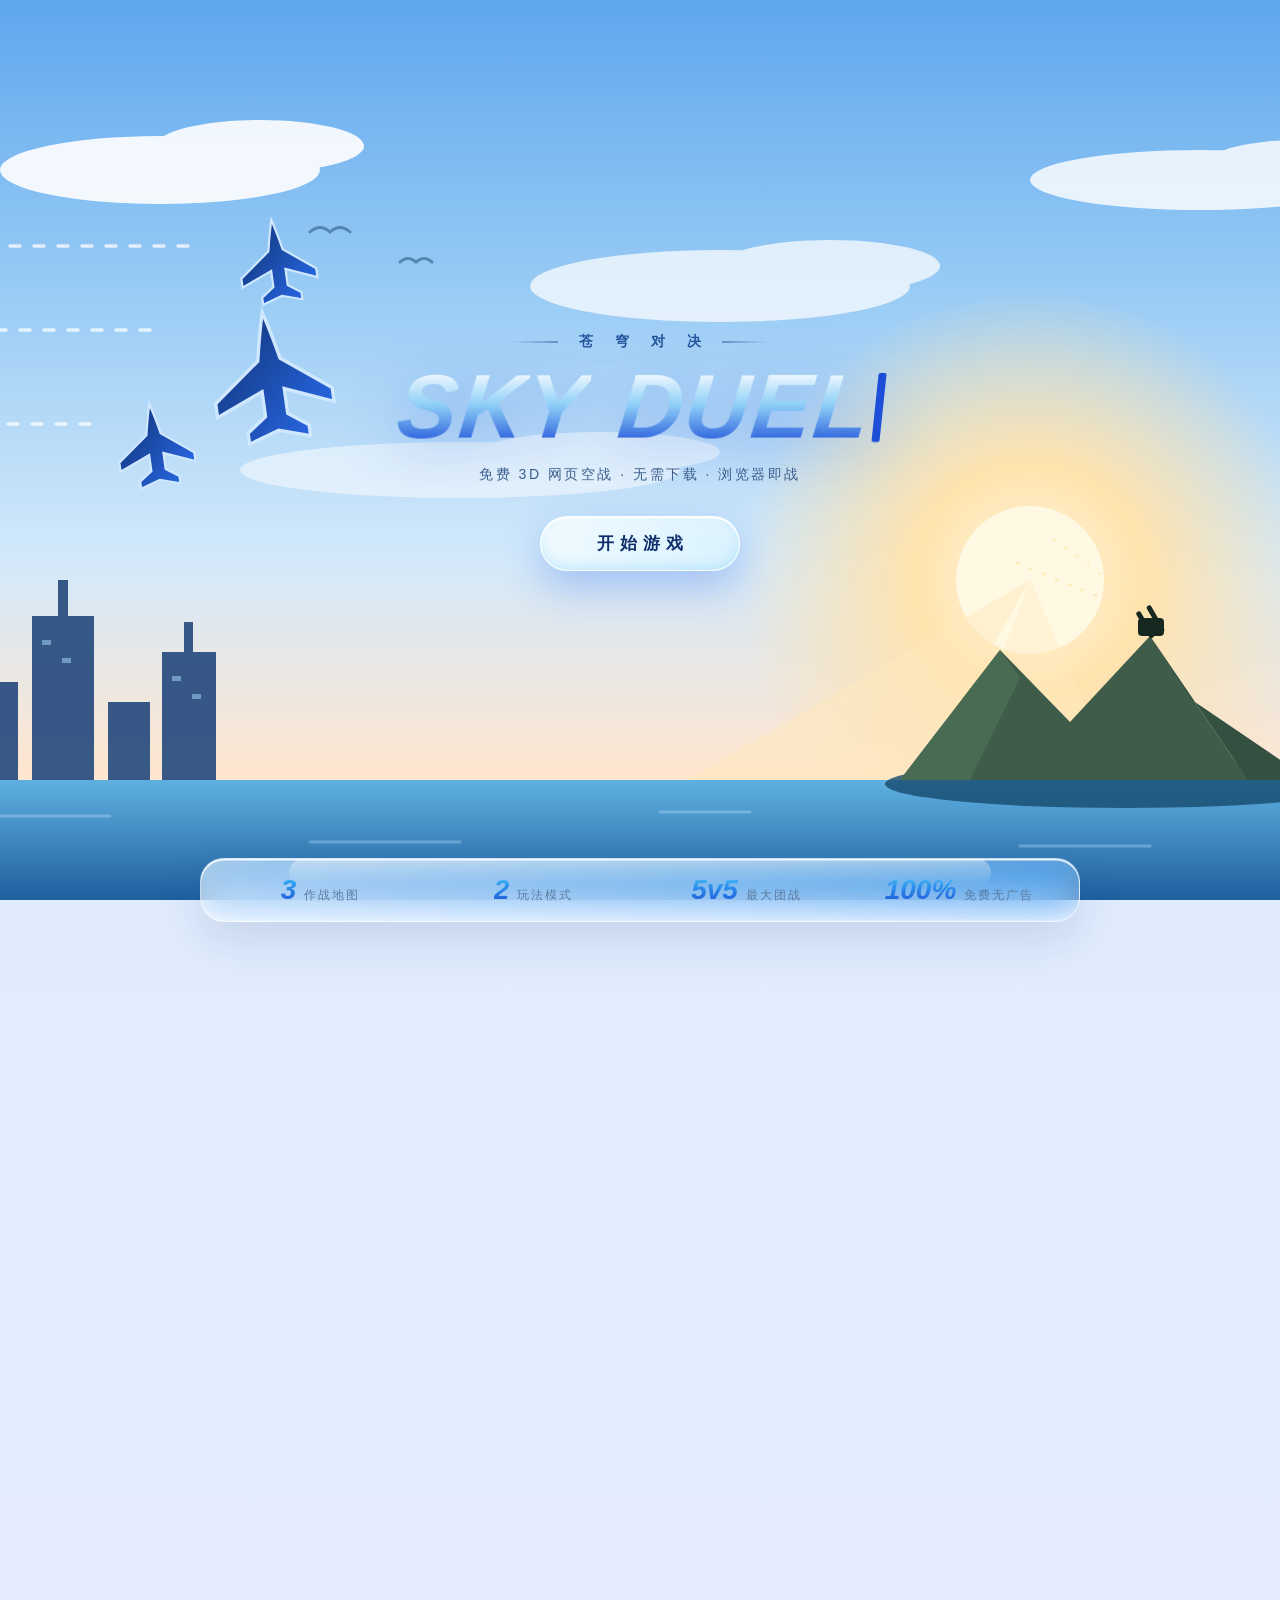
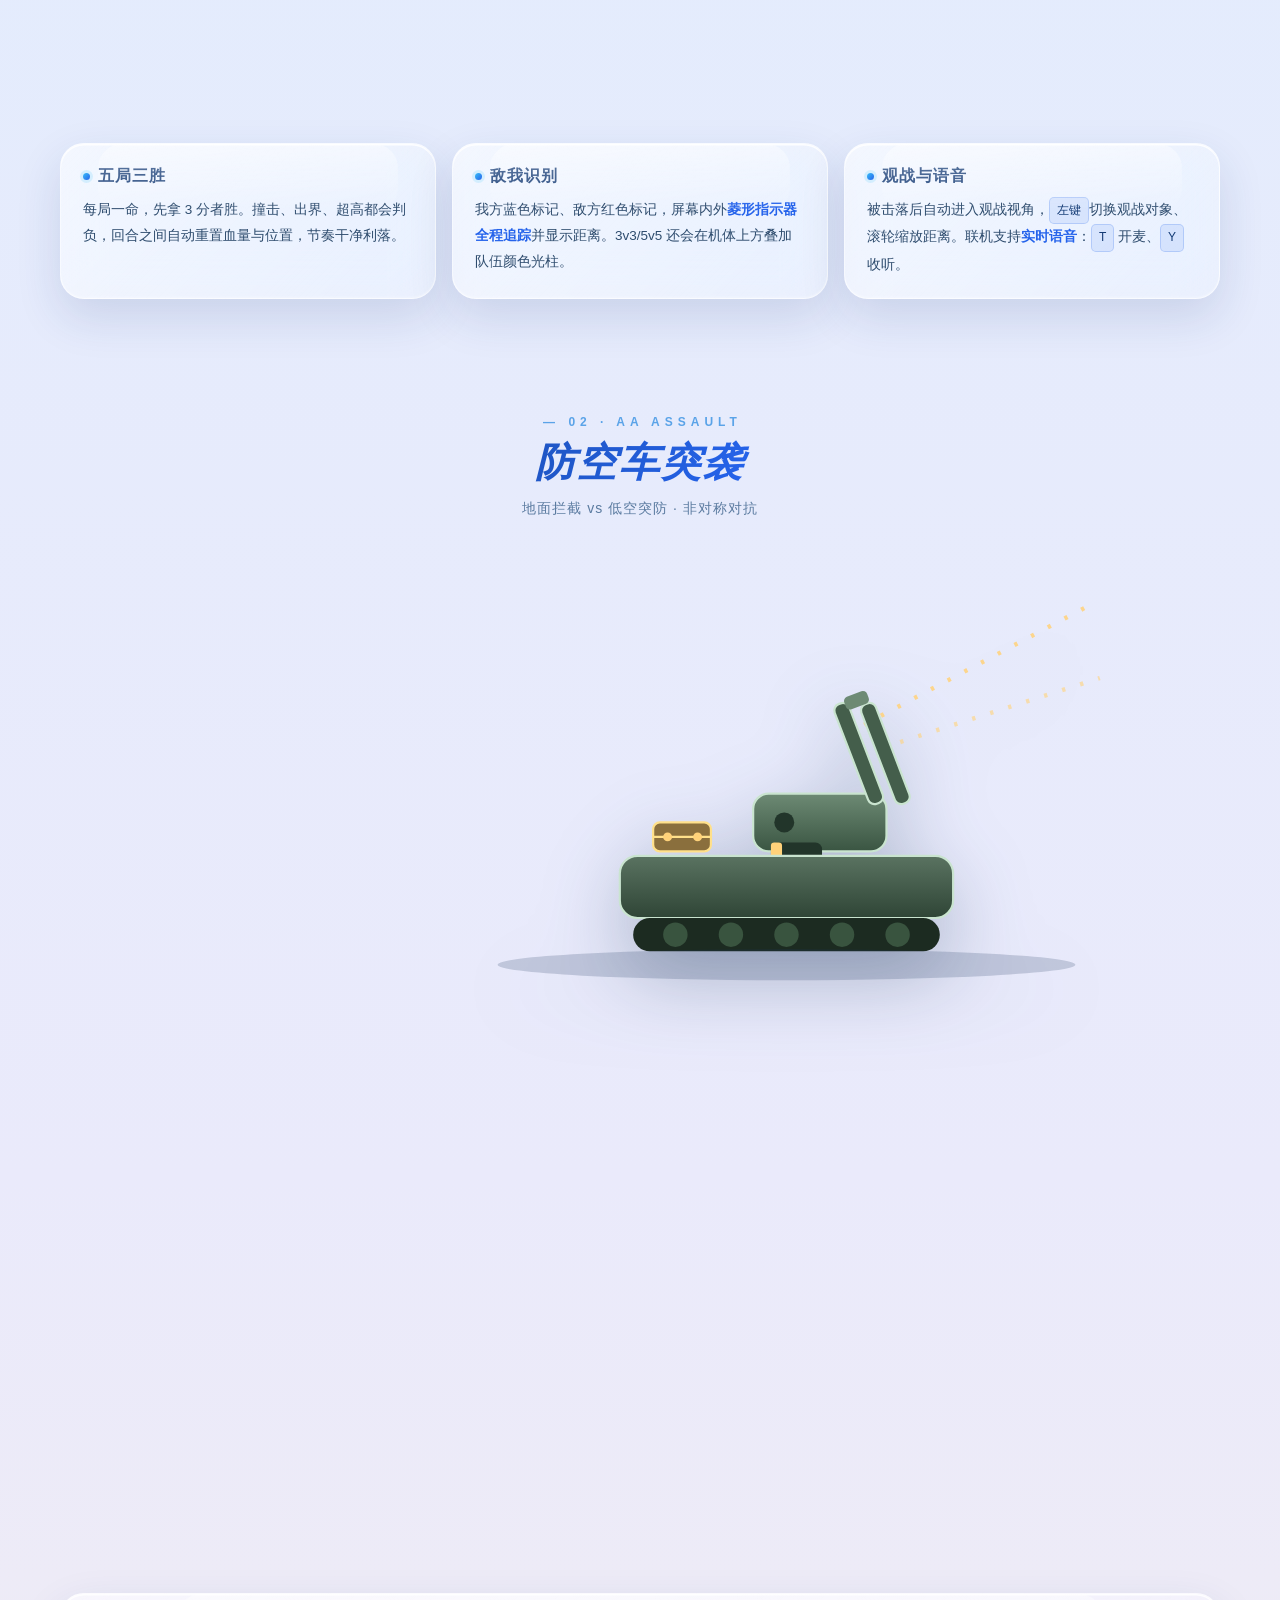
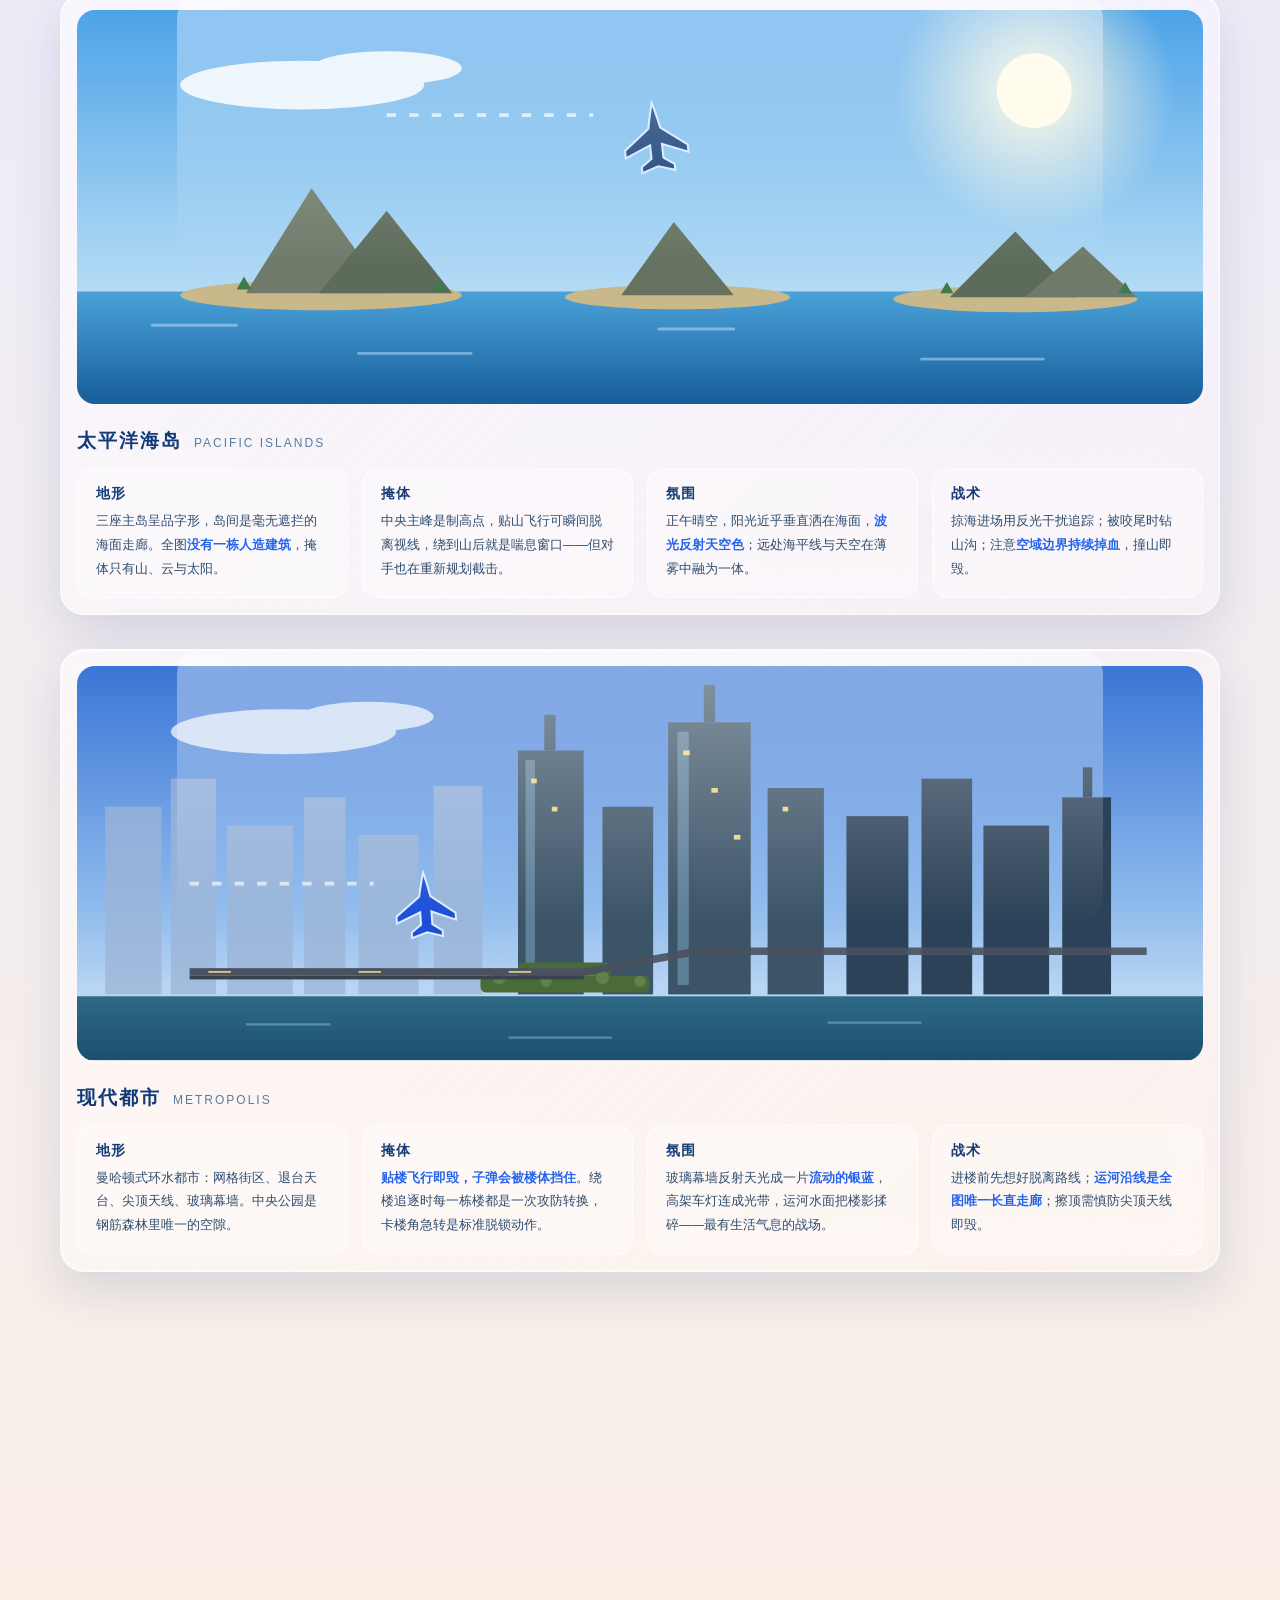
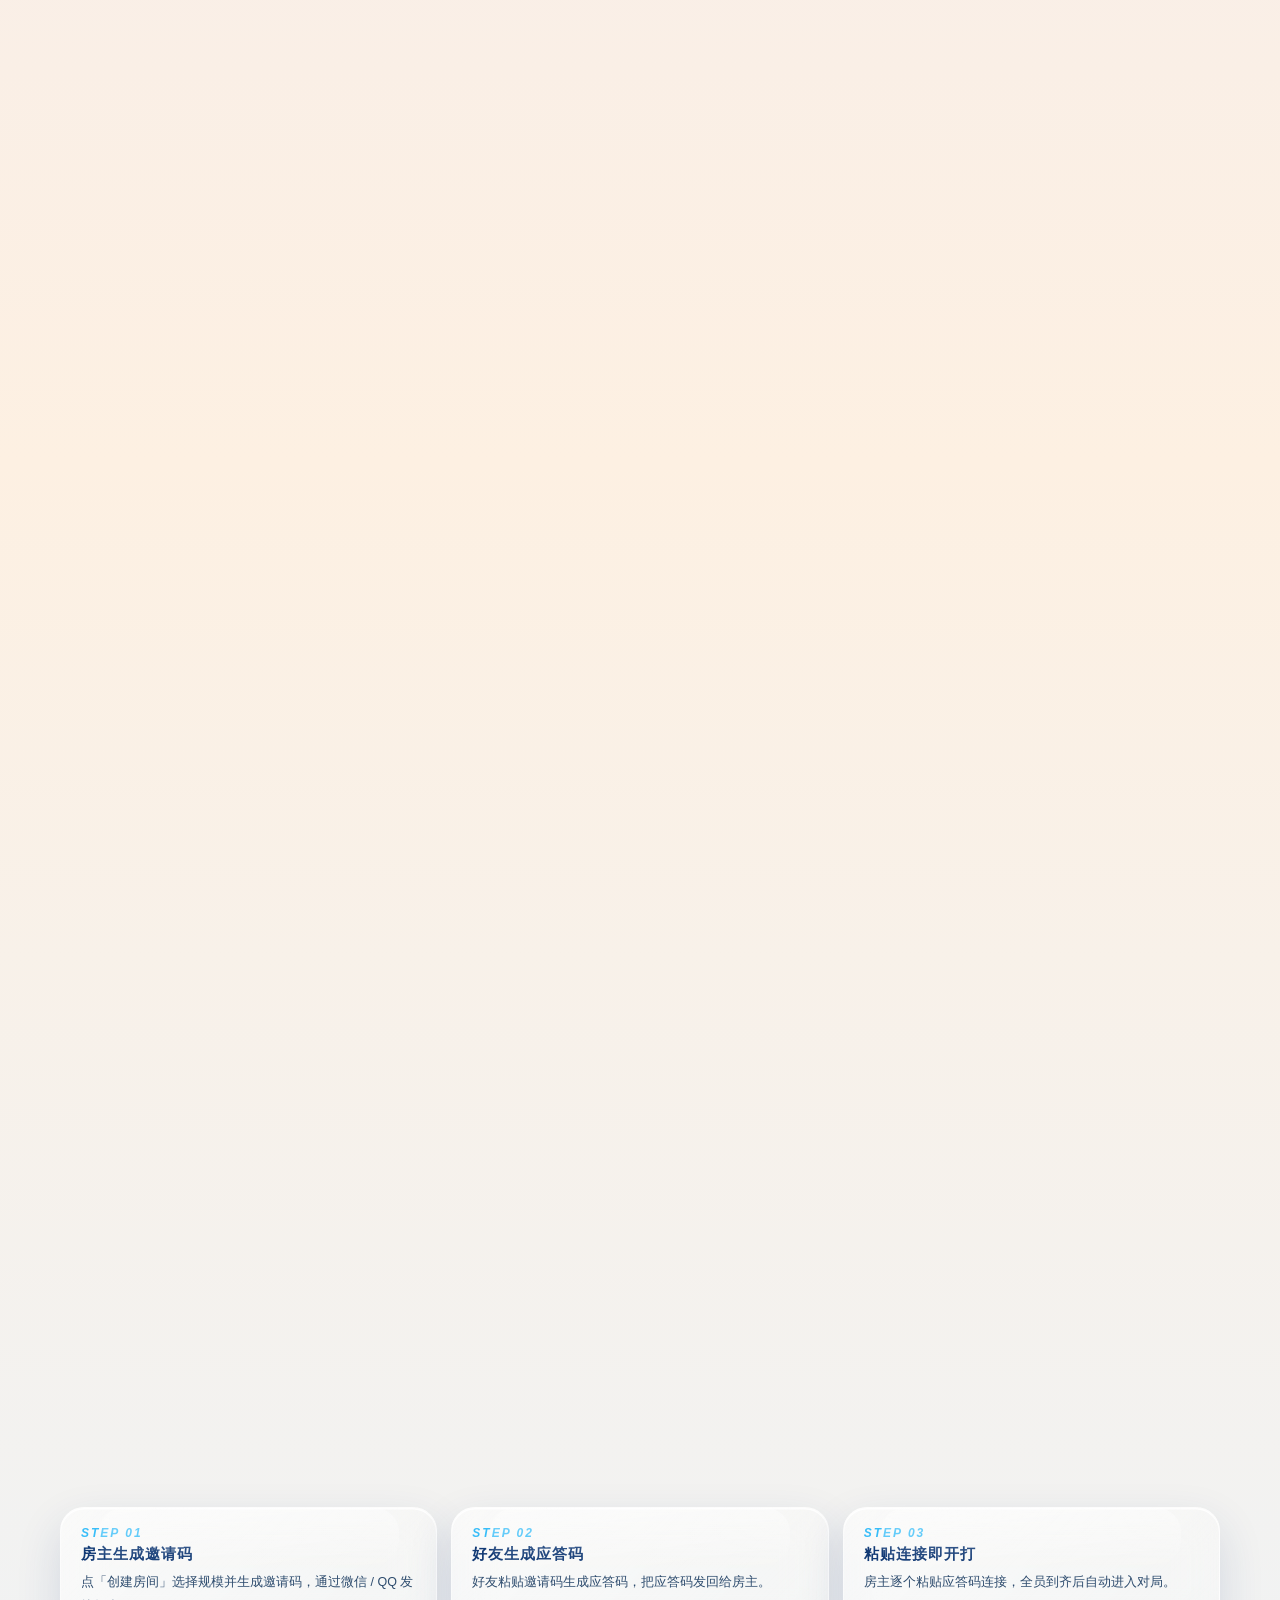
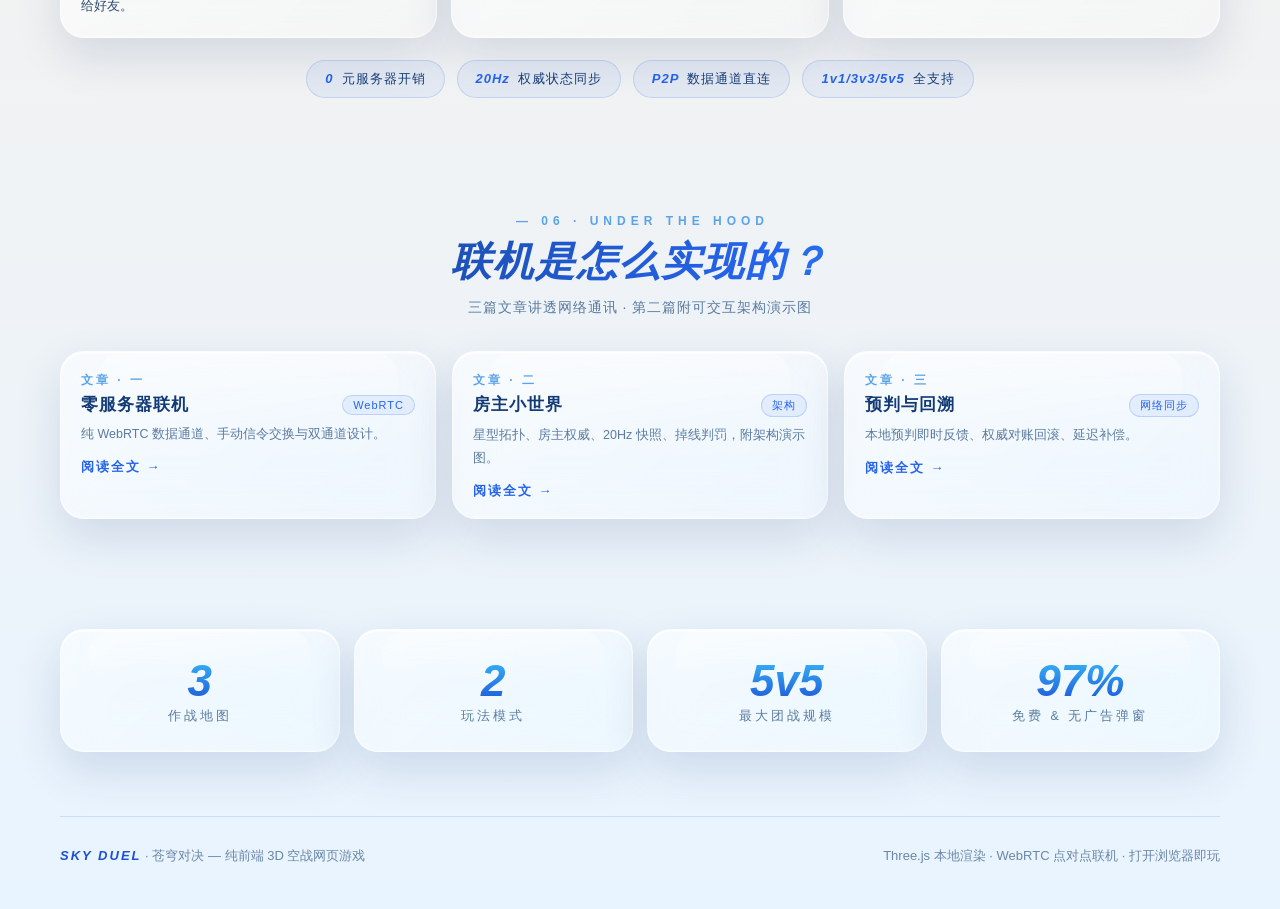
==== index.html @ 76e215d9 "first commit: 我的小游戏" ====
<!doctype html>
<html lang="zh-CN">
<head>
<meta charset="utf-8">
<meta name="viewport" content="width=device-width,initial-scale=1,viewport-fit=cover">
<title>苍穹对决 Sky Duel - 免费3D联机空战网页游戏 | 飞机大战 · WebRTC 双人对决</title>
<meta name="description" content="苍穹对决（Sky Duel）是一款免费免下载的 3D 飞机大战网页游戏：机炮狗斗、弱点打击、爆炸特效、海岛/现代都市/军事基地三地图，支持邀请码 WebRTC 联机（1v1/3v3/5v5），适配电脑与手机触屏，打开浏览器即玩。">
<meta name="keywords" content="3D飞机大战,空战游戏,网页游戏,联机游戏,双人联机,WebRTC游戏,飞行射击,免费网页游戏,手机空战游戏,苍穹对决,Sky Duel,飞机游戏在线玩">
<meta name="author" content="Sky Duel">
<meta name="theme-color" content="#e9f2fd">
<meta name="robots" content="index,follow">
<meta property="og:type" content="website">
<meta property="og:title" content="苍穹对决 Sky Duel · 免费 3D 联机空战网页游戏">
<meta property="og:description" content="机炮狗斗 · 弱点打击 · 三地图 · 邀请码联机 · 电脑手机都能玩，无需下载，打开浏览器即战。">
<meta property="og:locale" content="zh_CN">
<meta property="og:url" content="https://game.4365754.xyz/">
<meta property="og:image" content="https://game.4365754.xyz/favicon.svg">
<meta name="twitter:card" content="summary">
<link rel="canonical" href="https://game.4365754.xyz/">
<link rel="icon" type="image/svg+xml" href="./favicon.svg">
<link rel="apple-touch-icon" href="./favicon.svg">
<script type="application/ld+json">
{
  "@context": "https://schema.org",
  "@graph": [
    { "@type": "WebSite", "@id": "https://game.4365754.xyz/#website", "url": "https://game.4365754.xyz/",
      "name": "苍穹对决 Sky Duel", "alternateName": "Sky Duel", "description": "免费免下载的 3D 联机空战网页游戏",
      "inLanguage": "zh-CN", "publisher": { "@id": "https://game.4365754.xyz/#org" } },
    { "@type": "Organization", "@id": "https://game.4365754.xyz/#org", "name": "Sky Duel",
      "url": "https://game.4365754.xyz/", "logo": { "@type": "ImageObject", "url": "https://game.4365754.xyz/favicon.svg" } },
    { "@type": "VideoGame", "name": "苍穹对决", "alternateName": ["Sky Duel", "苍穹对决 Sky Duel"],
      "url": "https://game.4365754.xyz/play/", "mainEntityOfPage": "https://game.4365754.xyz/",
      "description": "免费免下载的 3D 飞机大战网页游戏：机炮狗斗、弱点打击、爆炸特效，创新式无服务器 WebRTC 联机（1v1/3v3/5v5），海岛/现代都市/军事基地三地图，电脑手机都能玩。",
      "genre": ["射击", "空战", "动作"], "gamePlatform": "Web Browser", "applicationCategory": "Game",
      "operatingSystem": "Any", "inLanguage": "zh-CN",
      "author": { "@id": "https://game.4365754.xyz/#org" }, "publisher": { "@id": "https://game.4365754.xyz/#org" },
      "offers": { "@type": "Offer", "price": "0", "priceCurrency": "CNY", "availability": "https://schema.org/InStock", "url": "https://game.4365754.xyz/play/" },
      "playMode": ["SinglePlayer", "MultiPlayer"], "gameItem": ["机炮空战", "防空车突袭"] },
    { "@type": "ItemList", "name": "苍穹对决技术专栏：联机原理",
      "itemListElement": [
        { "@type": "ListItem", "position": 1, "name": "零服务器联机：不花一分钱，怎么让十个人同屏狗斗？", "url": "https://game.4365754.xyz/articles/p2p/" },
        { "@type": "ListItem", "position": 2, "name": "房主小世界：你的浏览器就是服务器", "url": "https://game.4365754.xyz/articles/host-world/" },
        { "@type": "ListItem", "position": 3, "name": "本地预判 + 权威回溯：高延迟也能指哪打哪", "url": "https://game.4365754.xyz/articles/prediction/" } ] }
  ]
}
</script>
<style>
  *{margin:0;padding:0;box-sizing:border-box}
  :root{--ink:#123a75;--text:#1e293b;--body:#2e4c6e;--muted:#5b7ba0;--accent:#2563eb;
    --glass-bd:rgba(255,255,255,.62);--shadow:0 18px 46px rgba(31,58,120,.14)}
  html{scroll-behavior:smooth}
  body{min-height:100vh;overflow-x:hidden;color:var(--text);touch-action:pan-y;
    font-family:'Noto Sans SC','PingFang SC','Microsoft YaHei',sans-serif;-webkit-font-smoothing:antialiased;
    background:linear-gradient(180deg,#dceeff 0%,#eaeafb 38%,#fdf0e2 72%,#e8f4ff 100%)}

  /* ===== 统一背景：多彩雾化光斑 + 粒子（内容为浮在其上的玻璃板块） ===== */
  #bgFx{position:fixed;inset:0;z-index:0;pointer-events:none;overflow:hidden}
  .blob{position:absolute;border-radius:50%;filter:blur(95px);opacity:.42;will-change:transform}
  .blob.b1{width:44vw;height:44vw;left:-10vw;top:-12vw;background:#ffd9a3;animation:blobA 30s ease-in-out infinite alternate}
  .blob.b2{width:38vw;height:38vw;right:-8vw;top:-4vw;background:#c9b8ff;animation:blobB 34s ease-in-out infinite alternate}
  .blob.b3{width:42vw;height:42vw;right:-12vw;bottom:-14vw;background:#8ed3ff;animation:blobA 32s ease-in-out infinite alternate-reverse}
  .blob.b4{width:34vw;height:34vw;left:-6vw;bottom:-8vw;background:#b6f3e2;animation:blobB 28s ease-in-out infinite alternate-reverse}
  @keyframes blobA{from{transform:translate(0,0) scale(1)}to{transform:translate(8vw,6vh) scale(1.14)}}
  @keyframes blobB{from{transform:translate(0,0) scale(1.1)}to{transform:translate(-7vw,6vh) scale(.93)}}
  #pcv{position:absolute;inset:0;width:100%;height:100%}
  #page{position:relative;z-index:1}

  /* ===== 液态玻璃 ===== */
  .glass{position:relative;background:linear-gradient(135deg,rgba(255,255,255,.6),rgba(255,255,255,.26));
    -webkit-backdrop-filter:blur(20px) saturate(1.8);backdrop-filter:blur(20px) saturate(1.8);
    border:1px solid var(--glass-bd);border-radius:24px;box-shadow:var(--shadow),
    inset 0 1.5px 0 rgba(255,255,255,.88),inset 0 -1.5px 1px rgba(255,255,255,.2)}
  .glass::before{content:"";position:absolute;top:0;left:10%;right:10%;height:44%;border-radius:inherit;
    background:linear-gradient(180deg,rgba(255,255,255,.4),transparent);pointer-events:none}
  .liftable{transition:transform .3s cubic-bezier(.2,.7,.3,1.1),box-shadow .3s}
  .liftable:hover{transform:translateY(-6px);box-shadow:0 26px 60px rgba(31,58,120,.2),inset 0 1.5px 0 rgba(255,255,255,.88)}

  /* ===== HERO ===== */
  .hero{position:relative;min-height:100svh;display:flex;align-items:center;justify-content:center;overflow:hidden}
  .heroScene{position:absolute;inset:0;width:100%;height:100%;display:block}
  .heroBox{position:relative;z-index:3;text-align:center;padding:0 20px;max-width:920px}
  .heroCn{display:inline-flex;align-items:center;gap:12px;font-size:14px;font-weight:900;letter-spacing:9px;
    text-indent:9px;color:#24549c}
  .heroCn::before,.heroCn::after{content:"";width:46px;height:1.5px;background:linear-gradient(90deg,transparent,rgba(36,84,156,.5))}
  .heroCn::after{background:linear-gradient(90deg,rgba(36,84,156,.5),transparent)}
  .heroTitle{margin:12px 0 2px;font-weight:900;font-style:italic;letter-spacing:2px;line-height:1;
    font-size:clamp(44px,7vw,92px);min-height:1em;white-space:nowrap;transform:skewX(-6deg);transform-origin:center;
    filter:drop-shadow(0 10px 28px rgba(29,78,216,.32))}
  .heroTitle .ch{display:inline-block;opacity:0;transform:translateY(14px) rotate(5deg);
    background:linear-gradient(180deg,#f4faff 10%,#8fd0f7 46%,#1d4ed8 94%);
    -webkit-background-clip:text;background-clip:text;color:transparent;
    animation:chIn .32s cubic-bezier(.2,.9,.3,1.4) forwards}
  @keyframes chIn{to{opacity:1;transform:none}}
  .caret{display:inline-block;width:.085em;height:.78em;margin-left:.05em;vertical-align:-.05em;
    background:#1d4ed8;border-radius:2px;animation:caretBlink .85s steps(1) infinite}
  @keyframes caretBlink{50%{opacity:0}}
  .heroSub{margin-top:14px;font-size:14px;letter-spacing:2.5px;color:#3d5f8c}
  .heroBtns{margin-top:32px}
  a.startBtn{position:relative;overflow:hidden;display:inline-flex;align-items:center;cursor:pointer;text-decoration:none;
    font-size:17px;font-weight:bold;letter-spacing:6px;text-indent:6px;color:#0f2f6b;padding:15px 50px;border-radius:999px;
    background:linear-gradient(135deg,rgba(255,255,255,.8),rgba(255,255,255,.36));
    -webkit-backdrop-filter:blur(18px) saturate(1.9);backdrop-filter:blur(18px) saturate(1.9);
    border:1.5px solid rgba(255,255,255,.92);
    box-shadow:0 16px 40px rgba(37,99,235,.3),inset 0 1.5px 0 rgba(255,255,255,.95),inset 0 -5px 12px rgba(56,189,248,.2);
    transition:transform .25s,box-shadow .25s}
  a.startBtn:hover{transform:translateY(-3px) scale(1.02);box-shadow:0 24px 54px rgba(37,99,235,.4),inset 0 1.5px 0 rgba(255,255,255,.95)}
  a.startBtn::after{content:"";position:absolute;top:0;left:-80%;width:52%;height:100%;
    background:linear-gradient(105deg,transparent,rgba(255,255,255,.75),transparent);animation:btnSweep 3.4s ease-in-out infinite}
  @keyframes btnSweep{0%{left:-80%}55%,100%{left:135%}}

  /* hero 场景动效 */
  .cloud{animation:cloudDrift linear infinite}
  .cloud.c1{animation-duration:64s}.cloud.c2{animation-duration:88s;animation-delay:-30s}
  .cloud.c3{animation-duration:110s;animation-delay:-60s}
  @keyframes cloudDrift{from{transform:translateX(-260px)}to{transform:translateX(260px)}}
  .sunGlow{transform-origin:center;animation:sunBreath 5s ease-in-out infinite}
  @keyframes sunBreath{0%,100%{opacity:.85;transform:scale(1)}50%{opacity:1;transform:scale(1.05)}}
  .trail{stroke-dasharray:10 14;animation:trailFlow 1.6s linear infinite}
  @keyframes trailFlow{to{stroke-dashoffset:-48}}
  .jetG{animation:jetFloat 4.2s ease-in-out infinite}
  .jetG.j2{animation-delay:-1.4s}.jetG.j3{animation-delay:-2.6s}
  @keyframes jetFloat{0%,100%{transform:translateY(0)}50%{transform:translateY(-12px)}}
  .gunTrk{stroke-dasharray:4 10;animation:trkFlow 1.2s linear infinite}
  @keyframes trkFlow{to{stroke-dashoffset:-28}}
  .radarG{transform-origin:1040px 118px;animation:radarSpin 4.5s linear infinite}
  @keyframes radarSpin{from{transform:rotate(0)}to{transform:rotate(360deg)}}

  /* ===== 首屏下沿数据条 ===== */
  .quickbar{width:min(880px,92%);margin:-42px auto 0;position:relative;z-index:4;
    display:grid;grid-template-columns:repeat(4,1fr);gap:10px;padding:15px 18px}
  .qb{display:flex;align-items:baseline;justify-content:center;gap:8px}
  .qb b{font-size:clamp(19px,2.5vw,28px);font-style:italic;font-weight:900;
    background:linear-gradient(180deg,#38bdf8,#1d4ed8);-webkit-background-clip:text;background-clip:text;color:transparent}
  .qb span{font-size:12px;color:var(--muted);letter-spacing:2px}

  /* ===== 通用分区 ===== */
  .lsec{position:relative;width:min(1160px,94%);margin:0 auto;padding:92px 0 24px}
  .lsecHead{margin-bottom:34px;text-align:center}
  .lsecNo{font-size:12px;font-weight:900;color:#5aa3e8;letter-spacing:5px;text-indent:5px}
  .lsecTitle{font-size:clamp(26px,3.4vw,40px);font-weight:900;font-style:italic;letter-spacing:2px;margin-top:6px;
    background:linear-gradient(120deg,#123a75,#2563eb 60%,#38bdf8);-webkit-background-clip:text;background-clip:text;color:transparent}
  .lsecDesc{margin-top:10px;color:var(--muted);font-size:14px;letter-spacing:1px}
  .reveal{opacity:0;transform:translateY(38px);transition:opacity .7s cubic-bezier(.2,.7,.3,1),transform .7s cubic-bezier(.2,.7,.3,1)}
  .reveal.in{opacity:1;transform:none}
  .reveal.d1{transition-delay:.08s}.reveal.d2{transition-delay:.16s}.reveal.d3{transition-delay:.24s}

  /* ===== 巨幅展示（飞机 / 防空车） ===== */
  .showVisual{position:relative;display:flex;justify-content:center;padding:6px 0 0}
  .showVisual svg{display:block;width:min(92%,1000px);height:auto;overflow:visible}
  .bigJet{filter:drop-shadow(0 24px 38px rgba(29,78,216,.3))}
  .bigGun{filter:drop-shadow(0 24px 38px rgba(30,58,95,.28))}
  .jetFly{animation:jetFly 9s ease-in-out infinite}
  @keyframes jetFly{0%,100%{transform:translate(0,0) rotate(-3deg)}50%{transform:translate(24px,-14px) rotate(-1.5deg)}}
  .burn{animation:burnFlick .28s ease-in-out infinite alternate;transform-origin:322px 158px}
  @keyframes burnFlick{from{opacity:.55;transform:scaleX(.92)}to{opacity:.95;transform:scaleX(1.1)}}
  .turretG{transform-origin:588px 250px;animation:turretSweep 7.5s ease-in-out infinite alternate}
  @keyframes turretSweep{from{transform:rotate(-9deg)}to{transform:rotate(7deg)}}
  .muzzle{stroke-dasharray:3 14;animation:trkFlow .5s linear infinite}

  /* 特性网格 */
  .featGrid{display:grid;grid-template-columns:repeat(3,1fr);gap:16px;margin-top:34px}
  .featCard{padding:22px 22px 20px}
  .featCard h3{font-size:16px;font-weight:900;letter-spacing:1px;color:#173d77;display:flex;align-items:center;gap:8px}
  .featCard h3 i{width:7px;height:7px;border-radius:50%;background:linear-gradient(135deg,#38bdf8,#2563eb);
    box-shadow:0 0 0 3px rgba(56,189,248,.16);flex:none}
  .featCard p{font-size:13.5px;line-height:1.95;color:var(--body);margin-top:10px}
  .featCard b{color:var(--accent)}

  /* ===== 地图大展示（内联详解） ===== */
  .mapShow{margin-top:34px;padding:16px}
  .mapPanorama{display:block;width:100%;border-radius:18px}
  .mapTitle{display:flex;align-items:baseline;gap:12px;margin:24px 0 0}
  .mapTitle b{font-size:19px;font-weight:900;letter-spacing:2px;color:#123a75}
  .mapTitle em{font-style:normal;font-size:12px;color:var(--muted);letter-spacing:2px}
  .mapFacts{display:grid;grid-template-columns:repeat(4,1fr);gap:14px;margin-top:14px}
  .fact{padding:16px 18px;background:rgba(255,255,255,.34);border:1px solid rgba(255,255,255,.6);border-radius:16px}
  .fact h4{font-size:14px;font-weight:900;letter-spacing:1px;color:#173d77;margin-bottom:7px}
  .fact p{font-size:12.5px;line-height:1.9;color:var(--body)}
  .fact b{color:var(--accent)}

  /* ===== 操控指南 ===== */
  .ctrlGrid{display:grid;grid-template-columns:1fr 1fr;gap:16px;margin-top:30px}
  .ctrlCard{padding:22px 24px}
  .ctrlCard h3{font-size:16px;font-weight:900;letter-spacing:1px;color:#173d77;margin-bottom:12px}
  .ctrlRow{display:flex;justify-content:space-between;gap:12px;padding:7px 0;border-bottom:1px dashed rgba(37,99,235,.14);
    font-size:13px;color:var(--body)}
  .ctrlRow:last-child{border-bottom:0}
  .ctrlRow span:first-child{color:var(--muted);flex:none;min-width:112px}
  kbd{display:inline-block;background:rgba(37,99,235,.1);border:1px solid rgba(37,99,235,.2);border-radius:5px;
    padding:1px 7px;font-family:inherit;font-size:12px;color:var(--ink)}

  /* ===== 联机（浅色玻璃，与全站统一背景衔接） ===== */
  .netGrid{display:grid;grid-template-columns:1fr 1fr;gap:16px;margin-top:30px}
  .netCard{padding:24px}
  .netCard h3{font-size:16.5px;font-weight:900;letter-spacing:1px;color:#123a75;margin-bottom:3px}
  .netCard .ncSub{font-size:11.5px;letter-spacing:2px;color:var(--muted)}
  .netCard p{font-size:13.5px;line-height:1.95;color:var(--body);margin-top:11px}
  .netCard svg{display:block;width:100%;height:168px;margin-top:12px}
  .netCard.old svg .nline{stroke:#9aa8bd}
  .netCard.new svg .nline{stroke:#2563eb;stroke-dasharray:7 9;animation:netFlow 1.1s linear infinite}
  .netCard.new svg .nnode{animation:nodeGlow 2.4s ease-in-out infinite}
  @keyframes netFlow{to{stroke-dashoffset:-32}}
  @keyframes nodeGlow{0%,100%{filter:drop-shadow(0 0 2px rgba(37,99,235,.35))}50%{filter:drop-shadow(0 0 9px rgba(56,189,248,.9))}}
  .stepRow{display:grid;grid-template-columns:repeat(3,1fr);gap:14px;margin-top:18px}
  .stepCard{padding:18px 20px}
  .stepCard .sn{font-size:12px;font-weight:900;font-style:italic;color:#38bdf8;letter-spacing:2px}
  .stepCard h4{font-size:15px;font-weight:900;letter-spacing:1px;color:#123a75;margin:5px 0 7px}
  .stepCard p{font-size:12.5px;line-height:1.9;color:var(--body)}
  .netBadges{display:flex;gap:12px;flex-wrap:wrap;justify-content:center;margin-top:22px}
  .netBadge{display:flex;align-items:center;gap:8px;color:#173d77;font-size:13px;letter-spacing:1px;
    border:1px solid rgba(37,99,235,.18);background:rgba(37,99,235,.06);border-radius:999px;padding:9px 18px}
  .netBadge b{color:var(--accent);font-style:italic}

  /* ===== 技术专栏 ===== */
  .artRow{display:grid;grid-template-columns:repeat(3,1fr);gap:16px}
  a.artCard{display:block;text-decoration:none;color:inherit}
  .artCard .mcBody{padding:20px 20px 18px;position:relative;z-index:1}
  .artNo{font-size:12px;font-weight:900;color:#5aa3e8;letter-spacing:3px}
  .artCard .mcName{display:flex;align-items:center;justify-content:space-between;font-weight:900;font-size:16.5px;
    letter-spacing:1px;margin-top:5px;color:#123a75}
  .artTag{font-size:11px;font-weight:normal;color:var(--accent);background:rgba(37,99,235,.08);
    border:1px solid rgba(37,99,235,.2);border-radius:999px;padding:3px 10px;letter-spacing:1px}
  .artCard .mcDesc{font-size:12.5px;color:var(--muted);line-height:1.85;margin-top:7px}
  .artRead{display:inline-flex;align-items:center;gap:6px;margin-top:12px;font-size:13px;font-weight:bold;
    letter-spacing:2px;color:var(--accent);transition:transform .25s}
  a.artCard:hover .artRead{transform:translateX(5px)}

  /* ===== 数字条 + 页脚 ===== */
  .statBand{display:grid;grid-template-columns:repeat(4,1fr);gap:14px;width:min(1160px,94%);margin:86px auto 0}
  .statCell{text-align:center;padding:26px 10px}
  .statCell b{display:block;font-size:clamp(28px,3.8vw,44px);font-style:italic;font-weight:900;position:relative;z-index:1;
    background:linear-gradient(180deg,#38bdf8,#1d4ed8);-webkit-background-clip:text;background-clip:text;color:transparent}
  .statCell span{font-size:12.5px;color:var(--muted);letter-spacing:3px}
  .lfoot{width:min(1160px,94%);margin:64px auto 0;padding:30px 0 44px;border-top:1px solid rgba(37,99,235,.16);
    display:flex;justify-content:space-between;align-items:center;gap:14px;flex-wrap:wrap;color:#6b87a8;font-size:13px}
  .lfoot b{font-style:italic;color:#1d4ed8;letter-spacing:2px}

  body.leaving #page{pointer-events:none;animation:landOut .8s cubic-bezier(.5,0,.8,.4) forwards}
  @keyframes landOut{0%{opacity:1;filter:blur(0)}45%{opacity:1}100%{opacity:0;filter:blur(14px);transform:scale(1.06)}}

  @media (prefers-reduced-motion:reduce){*,*::before,*::after{animation:none!important;transition:none!important}}
  @media (max-width:860px){
    .quickbar{grid-template-columns:repeat(2,1fr)}
    .featGrid,.mapFacts,.stepRow{grid-template-columns:repeat(2,1fr)}
    .ctrlGrid,.netGrid,.artRow{grid-template-columns:1fr}
    .statBand{grid-template-columns:repeat(2,1fr)}
    .showVisual svg{width:100%}
    .lsec{padding-top:74px}}
  @media (max-width:520px){.featGrid,.mapFacts,.stepRow{grid-template-columns:1fr}}
</style>
</head>
<body>

<div id="bgFx" aria-hidden="true">
  <div class="blob b1"></div><div class="blob b2"></div><div class="blob b3"></div><div class="blob b4"></div>
  <canvas id="pcv"></canvas>
</div>

<div id="page">

<!-- ============ HERO ============ -->
<section class="hero">
  <svg class="heroScene" viewBox="0 0 1600 900" preserveAspectRatio="xMidYMid slice" aria-hidden="true">
    <defs>
      <linearGradient id="hsSky" x1="0" y1="0" x2="0" y2="1">
        <stop offset="0" stop-color="#5ea7ee"/><stop offset=".34" stop-color="#9ccdf5"/>
        <stop offset=".62" stop-color="#d3e9fb"/><stop offset=".86" stop-color="#ffe6cf"/></linearGradient>
      <linearGradient id="hsSea" x1="0" y1="0" x2="0" y2="1">
        <stop offset="0" stop-color="#5fb0e0"/><stop offset="1" stop-color="#1e5f9e"/></linearGradient>
      <radialGradient id="hsSun" cx=".5" cy=".5" r=".5">
        <stop offset="0" stop-color="#fff7dd"/><stop offset=".4" stop-color="#ffe3ae"/>
        <stop offset="1" stop-color="#ffe3ae" stop-opacity="0"/></radialGradient>
      <linearGradient id="hsJet" x1="0" y1="0" x2="1" y2="1">
        <stop offset="0" stop-color="#0f2f6b"/><stop offset="1" stop-color="#2a6cf0"/></linearGradient>
    </defs>
    <rect width="1600" height="900" fill="url(#hsSky)"/>
    <circle class="sunGlow" cx="1190" cy="580" r="290" fill="url(#hsSun)"/>
    <circle cx="1190" cy="580" r="74" fill="#fff8e3"/>
    <polygon class="sunGlow" points="1190,580 640,900 1010,900" fill="#ffe9bd" opacity=".5"/>
    <polygon class="sunGlow" points="1190,580 1070,900 1330,900" fill="#ffe9bd" opacity=".4" style="animation-delay:-2.5s"/>
    <g class="cloud c1" fill="#ffffff" opacity=".9"><ellipse cx="320" cy="170" rx="160" ry="34"/><ellipse cx="420" cy="146" rx="104" ry="26"/></g>
    <g class="cloud c2" fill="#ffffff" opacity=".72"><ellipse cx="880" cy="286" rx="190" ry="36"/><ellipse cx="990" cy="266" rx="110" ry="26"/></g>
    <g class="cloud c3" fill="#ffffff" opacity=".82"><ellipse cx="1360" cy="180" rx="170" ry="30"/><ellipse cx="1460" cy="162" rx="90" ry="22"/></g>
    <g class="cloud c1" fill="#ffffff" opacity=".5"><ellipse cx="620" cy="470" rx="220" ry="28"/><ellipse cx="760" cy="452" rx="120" ry="20"/></g>
    <g stroke="#ffffff" stroke-width="3.4" stroke-linecap="round" opacity=".75" fill="none">
      <path class="trail" d="M60 330 H 320"/><path class="trail" d="M0 424 H 250" style="animation-delay:-.6s"/>
      <path class="trail" d="M170 246 H 355" style="animation-delay:-1.1s"/></g>
    <g class="jetG" transform="translate(330,300) scale(2.8) rotate(-8)">
      <path d="M32 9 C34 16 35 21 36 26 L53 39 L53 44 L36 37 L36 46 L43 51 L43 55 L32 51.5 L21 55 L21 51 L28 46 L28 37 L11 44 L11 39 L28 26 C29 21 30 16 32 9 Z" fill="url(#hsJet)" stroke="#cfe8ff" stroke-width="1.2"/></g>
    <g class="jetG j2" transform="translate(250,396) scale(1.8) rotate(-8)">
      <path d="M32 9 C34 16 35 21 36 26 L53 39 L53 44 L36 37 L36 46 L43 51 L43 55 L32 51.5 L21 55 L21 51 L28 46 L28 37 L11 44 L11 39 L28 26 C29 21 30 16 32 9 Z" fill="url(#hsJet)" stroke="#cfe8ff" stroke-width="1.2"/></g>
    <g class="jetG j3" transform="translate(372,212) scale(1.8) rotate(-8)">
      <path d="M32 9 C34 16 35 21 36 26 L53 39 L53 44 L36 37 L36 46 L43 51 L43 55 L32 51.5 L21 55 L21 51 L28 46 L28 37 L11 44 L11 39 L28 26 C29 21 30 16 32 9 Z" fill="url(#hsJet)" stroke="#cfe8ff" stroke-width="1.2"/></g>
    <rect y="780" width="1600" height="120" fill="url(#hsSea)"/>
    <g stroke="#bfe3ff" opacity=".35" stroke-linecap="round" stroke-width="3">
      <path d="M150 816 h120"/><path d="M470 842 h150"/><path d="M820 812 h90"/><path d="M1180 846 h130"/></g>
    <g fill="#2c5081" opacity=".94">
      <rect x="56" y="640" width="56" height="140"/><rect x="79" y="598" width="10" height="42"/>
      <rect x="132" y="682" width="46" height="98"/><rect x="192" y="616" width="62" height="164"/>
      <rect x="218" y="580" width="10" height="36"/><rect x="268" y="702" width="42" height="78"/>
      <rect x="322" y="652" width="54" height="128"/><rect x="344" y="622" width="9" height="30"/></g>
    <g fill="#9fd0f2" opacity=".55">
      <rect x="66" y="664" width="8" height="5"/><rect x="84" y="664" width="8" height="5"/>
      <rect x="202" y="640" width="9" height="5"/><rect x="222" y="658" width="9" height="5"/>
      <rect x="332" y="676" width="9" height="5"/><rect x="352" y="694" width="9" height="5"/></g>
    <ellipse cx="1285" cy="784" rx="240" ry="24" fill="#164a6e" opacity=".8"/>
    <path d="M1060 780 L1160 650 L1230 722 L1310 636 L1408 780 Z" fill="#3e5c49"/>
    <path d="M1310 636 L1352 700 L1470 780 L1408 780 Z" fill="#345041"/>
    <path d="M1160 650 L1180 678 L1130 780 L1060 780 Z" fill="#4a6b53"/>
    <g fill="#16281f"><rect x="1298" y="618" width="26" height="18" rx="4"/>
      <g transform="rotate(-30 1311 618)"><rect x="1300" y="606" width="5" height="30" rx="2"/><rect x="1312" y="606" width="5" height="30" rx="2"/></g></g>
    <path class="gunTrk" d="M1296 612 L1170 560" stroke="#ffe9a8" stroke-width="2.4" fill="none" opacity=".7"/>
    <path class="gunTrk" d="M1306 608 L1210 536" stroke="#ffe9a8" stroke-width="2.4" fill="none" opacity=".55" style="animation-delay:-.3s"/>
    <g stroke="#28527f" stroke-width="3" fill="none" stroke-linecap="round" opacity=".55">
      <path d="M470 232 q10 -9 20 0 q10 -9 20 0"/><path d="M560 262 q8 -7 16 0 q8 -7 16 0"/></g>
  </svg>
  <div class="heroBox" id="heroCopy">
    <div class="heroCn">苍 穹 对 决</div>
    <h1 class="heroTitle" id="heroTitle" aria-label="SKY DUEL"><span class="caret"></span></h1>
    <div class="heroSub">免费 3D 网页空战 · 无需下载 · 浏览器即战</div>
    <div class="heroBtns"><a class="startBtn" id="btnStartGame" href="/play/">开始游戏</a></div>
  </div>
</section>

<div class="quickbar glass">
  <div class="qb"><b>3</b><span>作战地图</span></div>
  <div class="qb"><b>2</b><span>玩法模式</span></div>
  <div class="qb"><b>5v5</b><span>最大团战</span></div>
  <div class="qb"><b>100%</b><span>免费无广告</span></div>
</div>

<!-- ============ 01 空战对决 ============ -->
<section class="lsec">
  <div class="lsecHead reveal"><div class="lsecNo">— 01 · DOGFIGHT</div>
    <h2 class="lsecTitle">空战对决</h2>
    <div class="lsecDesc">视角领先操控 · 机炮狗斗 · 五局三胜</div></div>
  <div class="showVisual reveal d1">
    <svg class="bigJet" data-px="52" viewBox="0 0 900 320" role="img" aria-label="战斗机">
      <defs>
        <linearGradient id="gjBody" x1="0" y1="0" x2="1" y2="1">
          <stop offset="0" stop-color="#0f2f6b"/><stop offset=".55" stop-color="#2563eb"/><stop offset="1" stop-color="#60a5fa"/></linearGradient>
        <linearGradient id="gjWing" x1="0" y1="0" x2="0" y2="1">
          <stop offset="0" stop-color="#1d4ed8"/><stop offset="1" stop-color="#7cbdf7"/></linearGradient>
      </defs>
      <g stroke="#9cd0ff" stroke-width="8" stroke-linecap="round" opacity=".45">
        <path class="trail" d="M30 150 H 300"/><path class="trail" d="M10 200 H 240" style="animation-delay:-.5s"/>
        <path class="trail" d="M50 108 H 260" style="animation-delay:-1s"/></g>
      <g class="burn"><path d="M318 138 L232 120 L318 158 Z" fill="#7dd3fc" opacity=".85"/>
        <path d="M318 176 L252 196 L318 196 Z" fill="#a5e4ff" opacity=".6"/></g>
      <g class="jetFly"><g transform="translate(320,60) scale(6.4)">
        <path d="M32 9 C34 16 35 21 36 26 L53 39 L53 44 L36 37 L36 46 L43 51 L43 55 L32 51.5 L21 55 L21 51 L28 46 L28 37 L11 44 L11 39 L28 26 C29 21 30 16 32 9 Z" fill="url(#gjBody)" stroke="#dbeefe" stroke-width="1.1"/>
        <path d="M32 9 C33.4 15 34.4 20 35 25 L29 25 C29.6 20 30.6 15 32 9 Z" fill="url(#gjWing)" opacity=".9"/>
        <ellipse cx="32" cy="21" rx="4.2" ry="7.5" fill="#bfe3ff" opacity=".8"/>
        <path d="M36 27 L51 38.6 L51 41.8 L36 35.6 Z" fill="url(#gjWing)" opacity=".95"/>
        <path d="M28 27 L13 38.6 L13 41.8 L28 35.6 Z" fill="url(#gjWing)" opacity=".8"/>
        <circle cx="32" cy="42" r="1.6" fill="#ffe08a"/></g></g>
    </svg>
  </div>
  <div class="featGrid">
    <div class="featCard glass liftable reveal"><h3><i></i>视角领先操控</h3>
      <p>鼠标 / 触屏滑动控制视角，飞机以<b>最大转向速率追赶视角</b>。小准星是视角方向，大准星是机头朝向，两圈重合即完全跟随——既有手感上限，又不会变成不真实的 1:1 甩尾。</p></div>
    <div class="featCard glass liftable reveal d1"><h3><i></i>弱点打击系统</h3>
      <p>驾驶舱命中 <b>3 倍伤害</b>，机身其余部位 1 倍。一刀一枪的位置感直接决定胜负，缠斗里抢的是角度而不是手速。</p></div>
    <div class="featCard glass liftable reveal d2"><h3><i></i>爆炸与震屏</h3>
      <p>击落瞬间<b>爆炸粒子 + 冲击波 + 屏幕震动</b>三连反馈，配合 Web Audio 实时合成的音效，坠毁的重量感拉满。</p></div>
    <div class="featCard glass liftable reveal"><h3><i></i>五局三胜</h3>
      <p>每局一命，先拿 3 分者胜。撞击、出界、超高都会判负，回合之间自动重置血量与位置，节奏干净利落。</p></div>
    <div class="featCard glass liftable reveal d1"><h3><i></i>敌我识别</h3>
      <p>我方蓝色标记、敌方红色标记，屏幕内外<b>菱形指示器全程追踪</b>并显示距离。3v3/5v5 还会在机体上方叠加队伍颜色光柱。</p></div>
    <div class="featCard glass liftable reveal d2"><h3><i></i>观战与语音</h3>
      <p>被击落后自动进入观战视角，<kbd>左键</kbd>切换观战对象、滚轮缩放距离。联机支持<b>实时语音</b>：<kbd>T</kbd> 开麦、<kbd>Y</kbd> 收听。</p></div>
  </div>
</section>

<!-- ============ 02 防空车突袭 ============ -->
<section class="lsec">
  <div class="lsecHead reveal"><div class="lsecNo">— 02 · AA ASSAULT</div>
    <h2 class="lsecTitle">防空车突袭</h2>
    <div class="lsecDesc">地面拦截 vs 低空突防 · 非对称对抗</div></div>
  <div class="showVisual reveal d1">
    <svg class="bigGun" data-px="-52" viewBox="0 0 900 380" role="img" aria-label="防空车">
      <defs>
        <linearGradient id="ggHull" x1="0" y1="0" x2="0" y2="1">
          <stop offset="0" stop-color="#5a7361"/><stop offset="1" stop-color="#2f4536"/></linearGradient>
        <linearGradient id="ggTur" x1="0" y1="0" x2="0" y2="1">
          <stop offset="0" stop-color="#6d8a74"/><stop offset="1" stop-color="#3a5542"/></linearGradient>
      </defs>
      <path class="muzzle" d="M660 150 L860 44" stroke="#ffd27a" stroke-width="4" fill="none" opacity=".85"/>
      <path class="muzzle" d="M660 176 L872 108" stroke="#ffd27a" stroke-width="4" fill="none" opacity=".6" style="animation-delay:-.2s"/>
      <g class="turretG">
        <rect x="560" y="212" width="120" height="52" rx="14" fill="url(#ggTur)" stroke="#c9e4cf" stroke-width="2"/>
        <rect x="648" y="128" width="14" height="96" rx="6" fill="#445e4b" stroke="#c9e4cf" stroke-width="2" transform="rotate(-21 655 176)"/>
        <rect x="672" y="128" width="14" height="96" rx="6" fill="#445e4b" stroke="#c9e4cf" stroke-width="2" transform="rotate(-21 679 176)"/>
        <rect x="642" y="122" width="22" height="12" rx="4" fill="#6d8a74" transform="rotate(-21 653 128)"/>
        <circle cx="588" cy="238" r="9" fill="#22352a"/>
        <rect x="576" y="256" width="46" height="20" rx="6" fill="#22352a"/>
        <rect x="576" y="256" width="10" height="20" rx="3" fill="#ffd27a"/></g>
      <rect x="440" y="268" width="300" height="56" rx="16" fill="url(#ggHull)" stroke="#c9e4cf" stroke-width="2"/>
      <rect x="452" y="324" width="276" height="30" rx="15" fill="#1c2b21"/>
      <g fill="#39543f"><circle cx="490" cy="339" r="11"/><circle cx="540" cy="339" r="11"/><circle cx="590" cy="339" r="11"/>
        <circle cx="640" cy="339" r="11"/><circle cx="690" cy="339" r="11"/></g>
      <g><rect x="470" y="238" width="52" height="26" rx="6" fill="#8a6f3d" stroke="#ffe08a" stroke-width="2"/>
        <path d="M470 251 h52" stroke="#ffe08a" stroke-width="2"/>
        <circle cx="483" cy="251" r="4" fill="#ffd27a"/><circle cx="510" cy="251" r="4" fill="#ffd27a"/></g>
      <ellipse cx="590" cy="366" rx="260" ry="14" fill="#1e3a5f" opacity=".2"/>
    </svg>
  </div>
  <div class="featGrid">
    <div class="featCard glass liftable reveal"><h3><i></i>双管高射机枪</h3>
      <p><b>低伤害 + 高射速 + 散布</b>的弹幕武器。不需要精准点射，要用一片弹雨封锁敌机的航线，打的是提前量而不是反应。</p></div>
    <div class="featCard glass liftable reveal d1"><h3><i></i>三档弱点伤害</h3>
      <p>弹药箱 <b>×2</b>、炮塔 <b>×1.3</b>、车体 <b>×1</b>，车体血量 120。守住弹药箱是活下去的关键，被点掉后容错急速下降。</p></div>
    <div class="featCard glass liftable reveal d2"><h3><i></i>溅射弹药</h3>
      <p>机炮弹药会在<b>近车与落地爆炸</b>时产生范围伤，躲在机库后、贴脸对枪都不再安全——站位同样是博弈的一部分。</p></div>
    <div class="featCard glass liftable reveal"><h3><i></i>固定点位博弈</h3>
      <p>防空车是占点打法：地图预设 <b>7 个炮位</b>，各自视野与射界不同。老手会打出“换位—诱敌—反打”的连环节奏。</p></div>
    <div class="featCard glass liftable reveal d1"><h3><i></i>炮塔俯仰操控</h3>
      <p>鼠标控制炮塔旋转与俯仰，<kbd>W</kbd><kbd>S</kbd> 前后挪车，<kbd>A</kbd><kbd>D</kbd> 车体转向。俯仰角决定你能不能打到头顶掠过的敌机。</p></div>
    <div class="featCard glass liftable reveal d2"><h3><i></i>同归于尽</h3>
      <p>飞机<b>撞上防空车即同归于尽</b>。最后的近距离博弈不是比准头，而是比谁先沉不住气——这一撞往往就是整局的胜负手。</p></div>
  </div>
</section>

<!-- ============ 03 三张地图（内联详解） ============ -->
<section class="lsec" id="maps">
  <div class="lsecHead reveal"><div class="lsecNo">— 03 · BATTLEFIELDS</div>
    <h2 class="lsecTitle">三张作战空域</h2>
    <div class="lsecDesc">楼房与山体是真实掩体 · 撞上即毁 · 子弹会被挡住</div></div>

  <div class="mapShow glass reveal">
    <svg class="mapPanorama" viewBox="0 0 1200 420" role="img" aria-label="太平洋海岛全景">
      <defs><linearGradient id="pSky" x1="0" y1="0" x2="0" y2="1">
        <stop offset="0" stop-color="#4da3e8"/><stop offset=".55" stop-color="#9fd0f2"/><stop offset="1" stop-color="#d9edfb"/></linearGradient>
        <linearGradient id="pSea" x1="0" y1="0" x2="0" y2="1">
          <stop offset="0" stop-color="#4aa2d8"/><stop offset="1" stop-color="#175d9a"/></linearGradient>
        <radialGradient id="pSun" cx=".5" cy=".5" r=".5">
          <stop offset="0" stop-color="#fff9e0"/><stop offset="1" stop-color="#fff9e0" stop-opacity="0"/></radialGradient></defs>
      <rect width="1200" height="420" fill="url(#pSky)"/>
      <circle cx="1020" cy="86" r="150" fill="url(#pSun)"/><circle cx="1020" cy="86" r="40" fill="#fffbe8"/>
      <g class="cloud c2" fill="#fff" opacity=".85"><ellipse cx="240" cy="80" rx="130" ry="26"/><ellipse cx="330" cy="62" rx="80" ry="18"/></g>
      <g class="jetG" transform="translate(560,90) scale(1.6) rotate(-6)">
        <path d="M32 9 C34 16 35 21 36 26 L53 39 L53 44 L36 37 L36 46 L43 51 L43 55 L32 51.5 L21 55 L21 51 L28 46 L28 37 L11 44 L11 39 L28 26 C29 21 30 16 32 9 Z" fill="#123a75" stroke="#cfe8ff" stroke-width="1.4"/></g>
      <path class="trail" d="M330 112 H 550" stroke="#fff" stroke-width="4" fill="none" opacity=".7"/>
      <rect y="300" width="1200" height="120" fill="url(#pSea)"/>
      <g stroke="#bfe6ff" stroke-width="3" stroke-linecap="round" fill="none" opacity=".5">
        <path d="M80 336 h90"/><path d="M300 366 h120"/><path d="M620 340 h80"/><path d="M900 372 h130"/></g>
      <ellipse cx="260" cy="304" rx="150" ry="16" fill="#c9b98a"/>
      <path d="M180 302 L250 190 L330 302 Z" fill="#6f7a6a"/><path d="M258 302 L330 214 L400 302 Z" fill="#5d6b5a"/>
      <g fill="#3f7a4a"><path d="M170 298 l8 -14 l8 14 Z"/><path d="M380 300 l7 -12 l7 12 Z"/></g>
      <ellipse cx="640" cy="306" rx="120" ry="13" fill="#c9b98a"/><path d="M580 304 L636 226 L700 304 Z" fill="#65725f"/>
      <ellipse cx="1000" cy="308" rx="130" ry="14" fill="#c9b98a"/>
      <path d="M930 306 L1000 236 L1066 306 Z" fill="#5d6b5a"/><path d="M1010 306 L1072 252 L1130 306 Z" fill="#6f7a6a"/>
      <g fill="#3f7a4a"><path d="M920 302 l7 -12 l7 12 Z"/><path d="M1110 302 l7 -12 l7 12 Z"/></g>
    </svg>
    <div class="mapTitle"><b>太平洋海岛</b><em>PACIFIC ISLANDS</em></div>
    <div class="mapFacts">
      <div class="fact"><h4>地形</h4><p>三座主岛呈品字形，岛间是毫无遮拦的海面走廊。全图<b>没有一栋人造建筑</b>，掩体只有山、云与太阳。</p></div>
      <div class="fact"><h4>掩体</h4><p>中央主峰是制高点，贴山飞行可瞬间脱离视线，绕到山后就是喘息窗口——但对手也在重新规划截击。</p></div>
      <div class="fact"><h4>氛围</h4><p>正午晴空，阳光近乎垂直洒在海面，<b>波光反射天空色</b>；远处海平线与天空在薄雾中融为一体。</p></div>
      <div class="fact"><h4>战术</h4><p>掠海进场用反光干扰追踪；被咬尾时钻山沟；注意<b>空域边界持续掉血</b>，撞山即毁。</p></div>
    </div>
  </div>

  <div class="mapShow glass reveal">
    <svg class="mapPanorama" viewBox="0 0 1200 420" role="img" aria-label="现代都市全景">
      <defs><linearGradient id="cSky" x1="0" y1="0" x2="0" y2="1">
        <stop offset="0" stop-color="#3b76d6"/><stop offset=".6" stop-color="#8db9ec"/><stop offset="1" stop-color="#dcecf9"/></linearGradient>
        <linearGradient id="cRiver" x1="0" y1="0" x2="0" y2="1">
          <stop offset="0" stop-color="#2e6a86"/><stop offset="1" stop-color="#1c4f70"/></linearGradient></defs>
      <rect width="1200" height="420" fill="url(#cSky)"/>
      <g class="cloud c1" fill="#fff" opacity=".7"><ellipse cx="220" cy="70" rx="120" ry="24"/><ellipse cx="310" cy="54" rx="70" ry="16"/></g>
      <g fill="#9db4d6" opacity=".75">
        <rect x="30" y="150" width="60" height="200"/><rect x="100" y="120" width="48" height="230"/>
        <rect x="160" y="170" width="70" height="180"/><rect x="242" y="140" width="44" height="210"/>
        <rect x="300" y="180" width="64" height="170"/><rect x="380" y="128" width="52" height="222"/></g>
      <g fill="#3c5468">
        <rect x="470" y="90" width="70" height="260"/><rect x="498" y="52" width="12" height="38"/>
        <rect x="560" y="150" width="54" height="200"/><rect x="630" y="60" width="88" height="290"/>
        <rect x="668" y="20" width="12" height="40"/><rect x="736" y="130" width="60" height="220"/></g>
      <g fill="#9fd0f2" opacity=".35"><rect x="478" y="100" width="10" height="240"/><rect x="640" y="70" width="12" height="270"/></g>
      <g fill="#ffe08a" opacity=".9">
        <rect x="484" y="120" width="6" height="5"/><rect x="506" y="150" width="6" height="5"/>
        <rect x="646" y="90" width="7" height="5"/><rect x="676" y="130" width="7" height="5"/>
        <rect x="700" y="180" width="7" height="5"/><rect x="752" y="150" width="6" height="5"/></g>
      <g fill="#2c4258">
        <rect x="820" y="160" width="66" height="190"/><rect x="900" y="120" width="54" height="230"/>
        <rect x="966" y="170" width="70" height="180"/><rect x="1050" y="140" width="52" height="210"/>
        <rect x="1072" y="108" width="10" height="32"/></g>
      <g fill="#4a6a38"><rect x="430" y="330" width="180" height="18" rx="6"/><rect x="470" y="316" width="100" height="14" rx="6"/></g>
      <g fill="#5f8248"><circle cx="450" cy="332" r="7"/><circle cx="500" cy="336" r="6"/><circle cx="560" cy="332" r="7"/><circle cx="600" cy="336" r="6"/></g>
      <rect y="352" width="1200" height="68" fill="url(#cRiver)"/>
      <g stroke="#8ecff0" stroke-width="2.5" opacity=".45" fill="none">
        <path d="M180 382 h90"/><path d="M460 396 h110"/><path d="M800 380 h100"/></g>
      <g><rect x="120" y="322" width="420" height="8" fill="#4a5260"/><rect x="120" y="330" width="420" height="4" fill="#39424e"/>
        <path d="M540 322 L660 300 L1140 300 L1140 308 L662 308 L540 330 Z" fill="#4a5260" opacity=".9"/>
        <g stroke="#ffe08a" stroke-width="2" opacity=".8"><path d="M140 326 h24"/><path d="M300 326 h24"/><path d="M460 326 h24"/></g></g>
      <g class="jetG" transform="translate(320,210) scale(1.5) rotate(-4)">
        <path d="M32 9 C34 16 35 21 36 26 L53 39 L53 44 L36 37 L36 46 L43 51 L43 55 L32 51.5 L21 55 L21 51 L28 46 L28 37 L11 44 L11 39 L28 26 C29 21 30 16 32 9 Z" fill="#1d4ed8" stroke="#dbeefe" stroke-width="1.4"/></g>
      <path class="trail" d="M120 232 H 316" stroke="#fff" stroke-width="4" fill="none" opacity=".65"/>
    </svg>
    <div class="mapTitle"><b>现代都市</b><em>METROPOLIS</em></div>
    <div class="mapFacts">
      <div class="fact"><h4>地形</h4><p>曼哈顿式环水都市：网格街区、退台天台、尖顶天线、玻璃幕墙。中央公园是钢筋森林里唯一的空隙。</p></div>
      <div class="fact"><h4>掩体</h4><p><b>贴楼飞行即毁，子弹会被楼体挡住</b>。绕楼追逐时每一栋楼都是一次攻防转换，卡楼角急转是标准脱锁动作。</p></div>
      <div class="fact"><h4>氛围</h4><p>玻璃幕墙反射天光成一片<b>流动的银蓝</b>，高架车灯连成光带，运河水面把楼影揉碎——最有生活气息的战场。</p></div>
      <div class="fact"><h4>战术</h4><p>进楼前先想好脱离路线；<b>运河沿线是全图唯一长直走廊</b>；擦顶需慎防尖顶天线即毁。</p></div>
    </div>
  </div>

  <div class="mapShow glass reveal">
    <svg class="mapPanorama" viewBox="0 0 1200 420" role="img" aria-label="军事基地全景">
      <defs><linearGradient id="bSky" x1="0" y1="0" x2="0" y2="1">
        <stop offset="0" stop-color="#5aa8ee"/><stop offset=".6" stop-color="#a8cdf0"/><stop offset="1" stop-color="#e3f2fc"/></linearGradient>
        <linearGradient id="bGround" x1="0" y1="0" x2="0" y2="1">
          <stop offset="0" stop-color="#57713f"/><stop offset="1" stop-color="#3d5230"/></linearGradient></defs>
      <rect width="1200" height="420" fill="url(#bSky)"/>
      <g class="cloud c2" fill="#fff" opacity=".8"><ellipse cx="260" cy="66" rx="120" ry="24"/><ellipse cx="350" cy="50" rx="70" ry="16"/></g>
      <g class="jetG" transform="translate(150,96) scale(1.4) rotate(-6)">
        <path d="M32 9 C34 16 35 21 36 26 L53 39 L53 44 L36 37 L36 46 L43 51 L43 55 L32 51.5 L21 55 L21 51 L28 46 L28 37 L11 44 L11 39 L28 26 C29 21 30 16 32 9 Z" fill="#123a75" stroke="#cfe8ff" stroke-width="1.4"/></g>
      <path class="trail" d="M0 118 H 146" stroke="#fff" stroke-width="4" fill="none" opacity=".7"/>
      <ellipse cx="600" cy="330" rx="560" ry="90" fill="url(#bGround)"/>
      <ellipse cx="600" cy="316" rx="540" ry="66" fill="#617a48"/>
      <rect x="250" y="272" width="500" height="52" fill="#3d3f43"/>
      <g fill="#e8e8e0"><rect x="256" y="296" width="488" height="3"/></g>
      <g stroke="#e8e8e0" stroke-width="3"><path d="M300 272 v52"/><path d="M420 272 v52"/><path d="M540 272 v52"/><path d="M660 272 v52"/></g>
      <g fill="#e8e8e0"><path d="M254 298 l22 -12 l0 24 Z"/><path d="M746 298 l-22 -12 l0 24 Z"/></g>
      <g><path d="M120 236 q0 -34 34 -34 q34 0 34 34 l0 26 l-68 0 Z" fill="#7d8577"/><rect x="120" y="258" width="68" height="6" fill="#5c6456"/>
        <path d="M230 242 q0 -30 30 -30 q30 0 30 30 l0 20 l-60 0 Z" fill="#7d8577"/><rect x="230" y="258" width="60" height="6" fill="#5c6456"/></g>
      <g><rect x="836" y="216" width="14" height="46" fill="#8a929e"/>
        <rect x="824" y="192" width="38" height="26" rx="4" fill="#6d7683"/><rect x="828" y="197" width="30" height="8" rx="2" fill="#bfe3ff"/></g>
      <g class="radarG"><rect x="1038" y="106" width="30" height="7" rx="3.5" fill="#cfe4ee"/></g>
      <rect x="1048" y="112" width="10" height="34" fill="#8a929e"/><circle cx="1053" cy="110" r="4" fill="#ff6b5e"/>
      <g><ellipse cx="920" cy="252" rx="46" ry="12" fill="#5a5142"/><rect x="896" y="240" width="48" height="14" rx="4" fill="#16281f"/>
        <g transform="rotate(-24 928 240)"><rect x="912" y="228" width="4.5" height="22" rx="2" fill="#16281f"/><rect x="922" y="228" width="4.5" height="22" rx="2" fill="#16281f"/></g></g>
      <g><ellipse cx="420" cy="238" rx="46" ry="12" fill="#5a5142"/><rect x="396" y="226" width="48" height="14" rx="4" fill="#16281f"/>
        <g transform="rotate(-20 428 226)"><rect x="412" y="214" width="4.5" height="22" rx="2" fill="#16281f"/><rect x="422" y="214" width="4.5" height="22" rx="2" fill="#16281f"/></g></g>
      <g fill="#9aa7b0"><circle cx="740" cy="250" r="17"/><circle cx="776" cy="250" r="17"/></g>
      <g stroke="#5d6a74" stroke-width="2"><circle cx="740" cy="250" r="10"/><circle cx="776" cy="250" r="10"/></g>
      <ellipse cx="600" cy="352" rx="580" ry="52" fill="none" stroke="#a8d8f2" stroke-width="4" opacity=".5"/>
    </svg>
    <div class="mapTitle"><b>军事基地</b><em>MILITARY BASE</em></div>
    <div class="mapFacts">
      <div class="fact"><h4>地形</h4><p>紧凑环形要塞小岛：真实标线跑道横贯全岛，机库、塔台、<b>旋转雷达</b>、油罐一应俱全，外圈是一望无际的海面。</p></div>
      <div class="fact"><h4>防空车主场</h4><p>预设 <b>7 个炮位</b>：跑道两端、机库翼侧、雷达高地、油罐后坡。弹药箱 2 倍弱点让每个炮位都是双刃剑。</p></div>
      <div class="fact"><h4>攻防</h4><p>飞机要<b>低空突防贴脸轰炸</b>：超低空掠入，躲进射界盲区投弹；而撞上防空车是同归于尽——拼的是心理。</p></div>
      <div class="fact"><h4>战术</h4><p>飞机进岛前先观察炮口指向；防空车被点掉弹药箱前要<b>主动换位</b>；跑道中段毫无遮拦，留给敢拼的人。</p></div>
    </div>
  </div>
</section>

<!-- ============ 04 操控指南 ============ -->
<section class="lsec">
  <div class="lsecHead reveal"><div class="lsecNo">— 04 · CONTROLS</div>
    <h2 class="lsecTitle">操作说明</h2>
    <div class="lsecDesc">电脑键鼠与手机触屏，两套操作都按端游 / 手游标配设计</div></div>
  <div class="ctrlGrid">
    <div class="ctrlCard glass reveal">
      <h3>✈ 飞机（空战模式）</h3>
      <div class="ctrlRow"><span>视角</span><span>鼠标移动</span></div>
      <div class="ctrlRow"><span>机炮</span><span><kbd>左键</kbd></span></div>
      <div class="ctrlRow"><span>瞄准放大</span><span><kbd>右键</kbd> 按住</span></div>
      <div class="ctrlRow"><span>加速 / 减速</span><span><kbd>W</kbd> / <kbd>S</kbd></span></div>
      <div class="ctrlRow"><span>暂停</span><span><kbd>Esc</kbd>（点击画面继续）</span></div>
      <div class="ctrlRow"><span>语音</span><span><kbd>T</kbd> 开麦 · <kbd>Y</kbd> 收听</span></div>
      <div class="ctrlRow"><span>全局静音</span><span><kbd>M</kbd></span></div>
      <div class="ctrlRow"><span>观战</span><span><kbd>左键</kbd> 切目标 · <kbd>滚轮</kbd> 缩放</span></div>
    </div>
    <div class="ctrlCard glass reveal d1">
      <h3>📱 手机端 / 防空车</h3>
      <div class="ctrlRow"><span>摇杆上下</span><span>加速 / 减速</span></div>
      <div class="ctrlRow"><span>摇杆左右</span><span>左飞 / 右飞</span></div>
      <div class="ctrlRow"><span>屏幕滑动</span><span>控制视角 / 炮塔</span></div>
      <div class="ctrlRow"><span>右侧按键</span><span>开火 / 瞄准</span></div>
      <div class="ctrlRow"><span>防空车挪车</span><span><kbd>W</kbd><kbd>S</kbd> 前后 · <kbd>A</kbd><kbd>D</kbd> 转向</span></div>
      <div class="ctrlRow"><span>防空车开火</span><span><kbd>左键</kbd> 双管高射机枪</span></div>
      <div class="ctrlRow"><span>撞击规则</span><span>撞海撞地撞楼即毁 · 友军轻擦各扣血</span></div>
      <div class="ctrlRow"><span>出界与超高</span><span>警告后持续掉血</span></div>
    </div>
  </div>
</section>

<!-- ============ 05 无服务器联机（浅色玻璃） ============ -->
<section class="lsec" id="net">
  <div class="lsecHead reveal"><div class="lsecNo">— 05 · NO SERVER, NO LAG AUTHORITY</div>
    <h2 class="lsecTitle">创新式无服务器联机</h2>
    <div class="lsecDesc">WebRTC 点对点直连 · 房主浏览器担任权威服务器 · 市售网游手感</div></div>
  <div class="netGrid">
    <div class="netCard glass liftable reveal">
      <h3>传统网游</h3><div class="ncSub">CLIENT → GAME SERVER → CLIENT</div>
      <svg viewBox="0 0 320 168">
        <rect x="128" y="16" width="64" height="40" rx="8" fill="#aebdd2"/>
        <rect x="140" y="26" width="40" height="6" rx="3" fill="#8895a8"/><rect x="140" y="38" width="28" height="6" rx="3" fill="#8895a8"/>
        <g class="nline" fill="none" stroke-width="2">
          <path d="M130 64 C110 98 80 110 52 122"/><path d="M160 64 L160 122"/><path d="M190 64 C210 98 240 110 268 122"/></g>
        <g fill="#93a2b8"><circle cx="48" cy="132" r="13"/><circle cx="160" cy="132" r="13"/><circle cx="272" cy="132" r="13"/></g></svg>
      <p>每一发子弹都要绕远程服务器一圈：租机器、看机房脸色、高峰期卡顿，停服即死。</p>
    </div>
    <div class="netCard glass liftable reveal d1">
      <h3>苍穹对决</h3><div class="ncSub">PLAYER ↔ PLAYER · HOST AUTHORITY</div>
      <svg viewBox="0 0 320 168">
        <g class="nline" fill="none" stroke-width="2.4">
          <path d="M160 88 L64 32"/><path d="M160 88 L256 32"/><path d="M160 88 L36 94"/>
          <path d="M160 88 L284 94"/><path d="M160 88 L92 146"/><path d="M160 88 L236 146"/></g>
        <g class="nnode"><circle cx="160" cy="88" r="17" fill="#38bdf8"/><circle cx="160" cy="88" r="8" fill="#eaf6ff"/></g>
        <g fill="#1d4ed8"><circle cx="64" cy="32" r="9"/><circle cx="256" cy="32" r="9"/><circle cx="36" cy="94" r="9"/>
          <circle cx="284" cy="94" r="9"/><circle cx="92" cy="146" r="9"/><circle cx="236" cy="146" r="9"/></g></svg>
      <p>玩家直连、20Hz 权威快照、本地预判即时反馈、掉线秒级判罚——零服务器成本。</p>
    </div>
  </div>
  <div class="stepRow">
    <div class="stepCard glass reveal"><div class="sn">STEP 01</div><h4>房主生成邀请码</h4>
      <p>点「创建房间」选择规模并生成邀请码，通过微信 / QQ 发给好友。</p></div>
    <div class="stepCard glass reveal d1"><div class="sn">STEP 02</div><h4>好友生成应答码</h4>
      <p>好友粘贴邀请码生成应答码，把应答码发回给房主。</p></div>
    <div class="stepCard glass reveal d2"><div class="sn">STEP 03</div><h4>粘贴连接即开打</h4>
      <p>房主逐个粘贴应答码连接，全员到齐后自动进入对局。</p></div>
  </div>
  <div class="netBadges reveal">
    <div class="netBadge"><b>0</b> 元服务器开销</div><div class="netBadge"><b>20Hz</b> 权威状态同步</div>
    <div class="netBadge"><b>P2P</b> 数据通道直连</div><div class="netBadge"><b>1v1/3v3/5v5</b> 全支持</div>
  </div>
</section>

<!-- ============ 06 技术专栏 ============ -->
<section class="lsec" id="tech">
  <div class="lsecHead reveal"><div class="lsecNo">— 06 · UNDER THE HOOD</div>
    <h2 class="lsecTitle">联机是怎么实现的？</h2>
    <div class="lsecDesc">三篇文章讲透网络通讯 · 第二篇附可交互架构演示图</div></div>
  <div class="artRow">
    <a class="artCard glass liftable reveal" href="/articles/p2p/">
      <div class="mcBody"><div class="artNo">文章 · 一</div>
        <div class="mcName">零服务器联机<span class="artTag">WebRTC</span></div>
        <div class="mcDesc">纯 WebRTC 数据通道、手动信令交换与双通道设计。</div>
        <span class="artRead">阅读全文 →</span></div></a>
    <a class="artCard glass liftable reveal d1" href="/articles/host-world/">
      <div class="mcBody"><div class="artNo">文章 · 二</div>
        <div class="mcName">房主小世界<span class="artTag">架构</span></div>
        <div class="mcDesc">星型拓扑、房主权威、20Hz 快照、掉线判罚，附架构演示图。</div>
        <span class="artRead">阅读全文 →</span></div></a>
    <a class="artCard glass liftable reveal d2" href="/articles/prediction/">
      <div class="mcBody"><div class="artNo">文章 · 三</div>
        <div class="mcName">预判与回溯<span class="artTag">网络同步</span></div>
        <div class="mcDesc">本地预判即时反馈、权威对账回滚、延迟补偿。</div>
        <span class="artRead">阅读全文 →</span></div></a>
  </div>
</section>

<div class="statBand">
  <div class="statCell glass reveal"><b data-count="3">0</b><span>作战地图</span></div>
  <div class="statCell glass reveal d1"><b data-count="2">0</b><span>玩法模式</span></div>
  <div class="statCell glass reveal d2"><b data-count="5" data-suffix="v5">0</b><span>最大团战规模</span></div>
  <div class="statCell glass reveal d3"><b data-count="100" data-suffix="%">0</b><span>免费 &amp; 无广告弹窗</span></div>
</div>
<footer class="lfoot">
  <div><b>SKY DUEL</b> · 苍穹对决 — 纯前端 3D 空战网页游戏</div>
  <div>Three.js 本地渲染 · WebRTC 点对点联机 · 打开浏览器即玩</div>
</footer>

</div>
<script type="module" src="./js/landing.js?v=1436"></script>
</body>
</html>
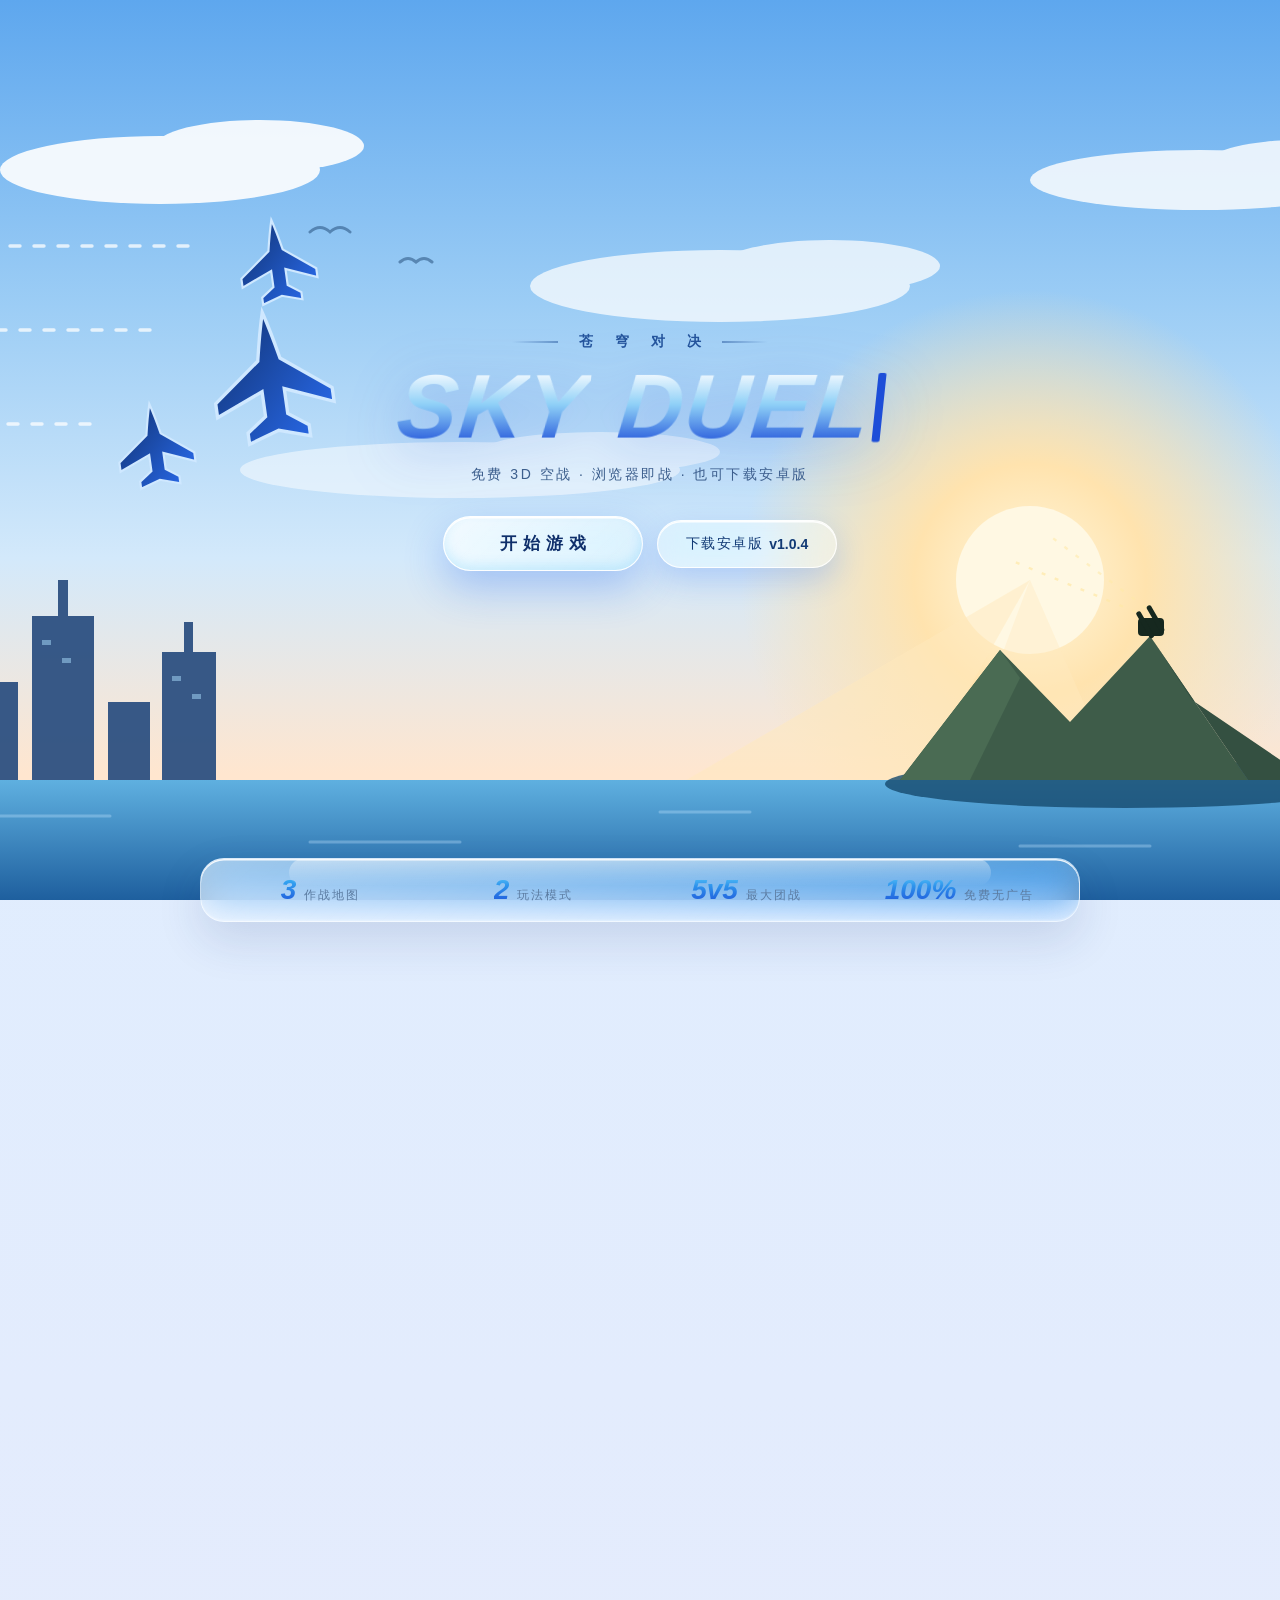
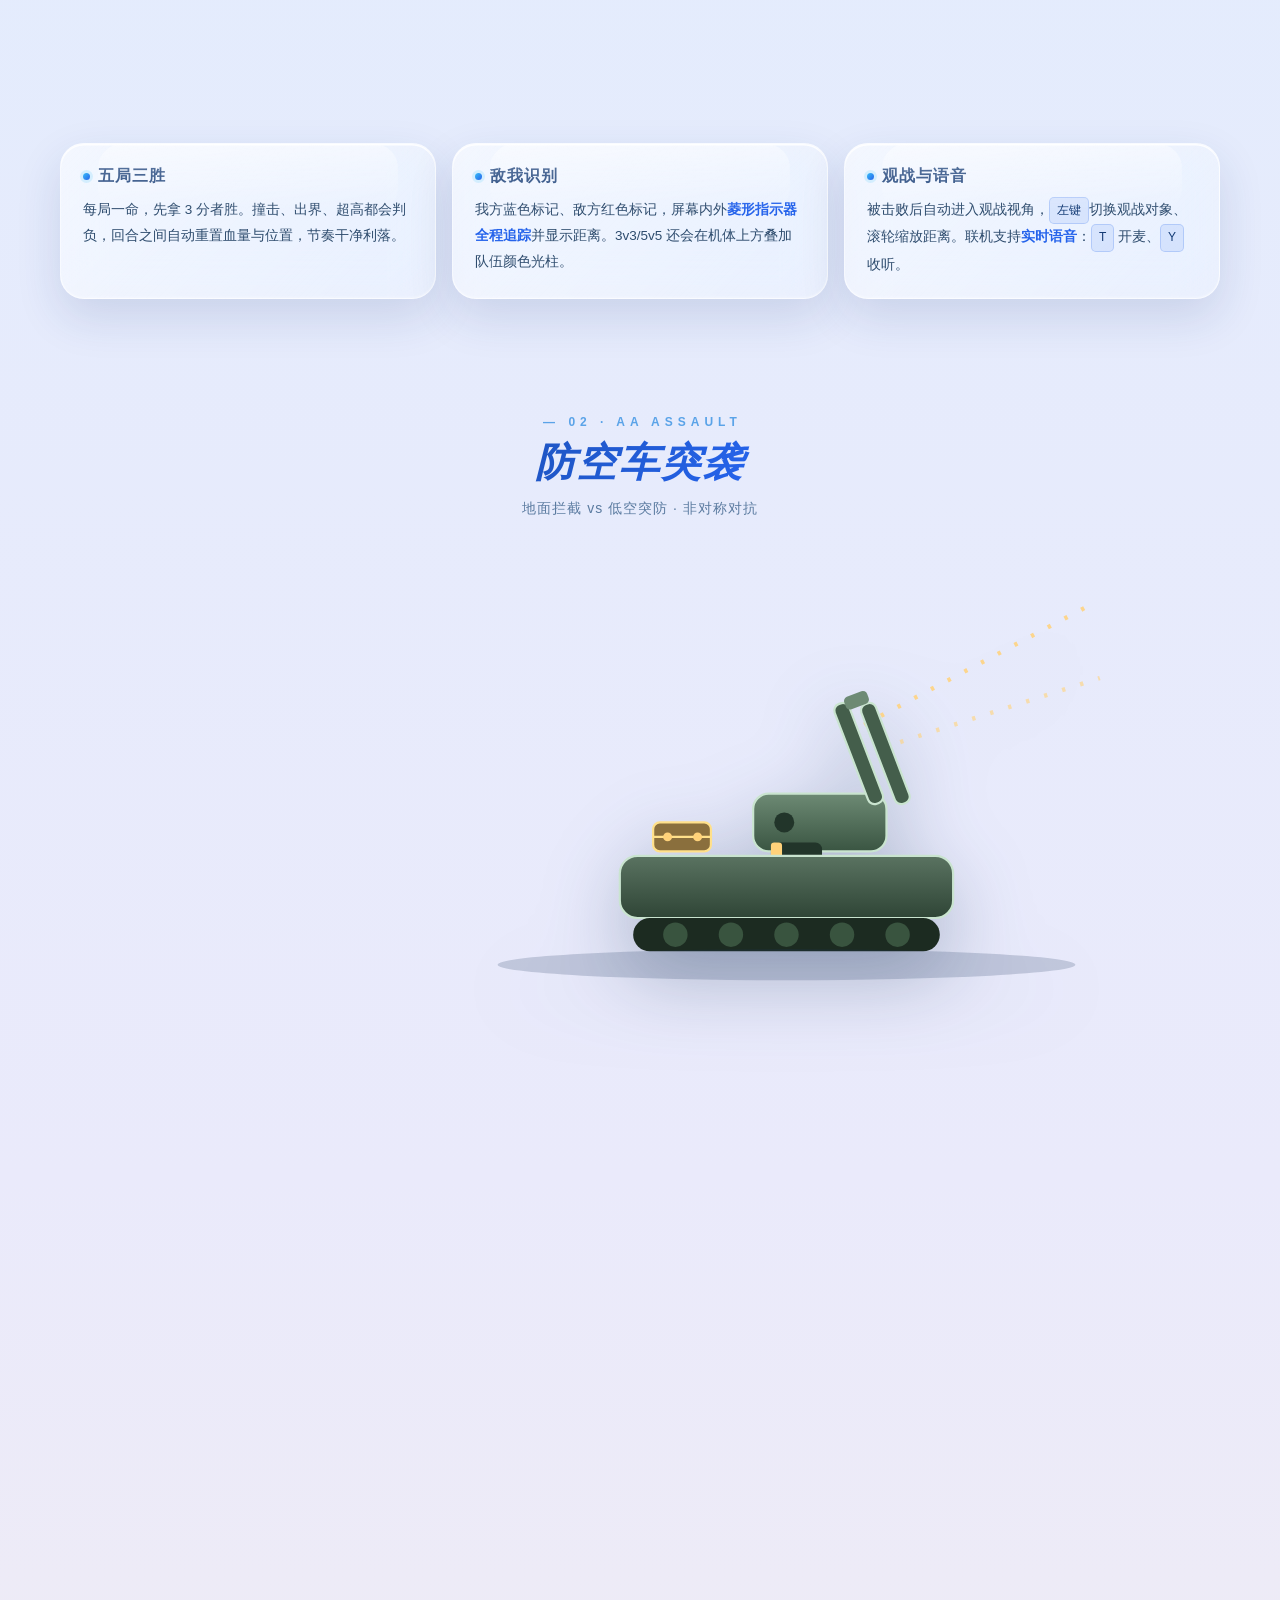
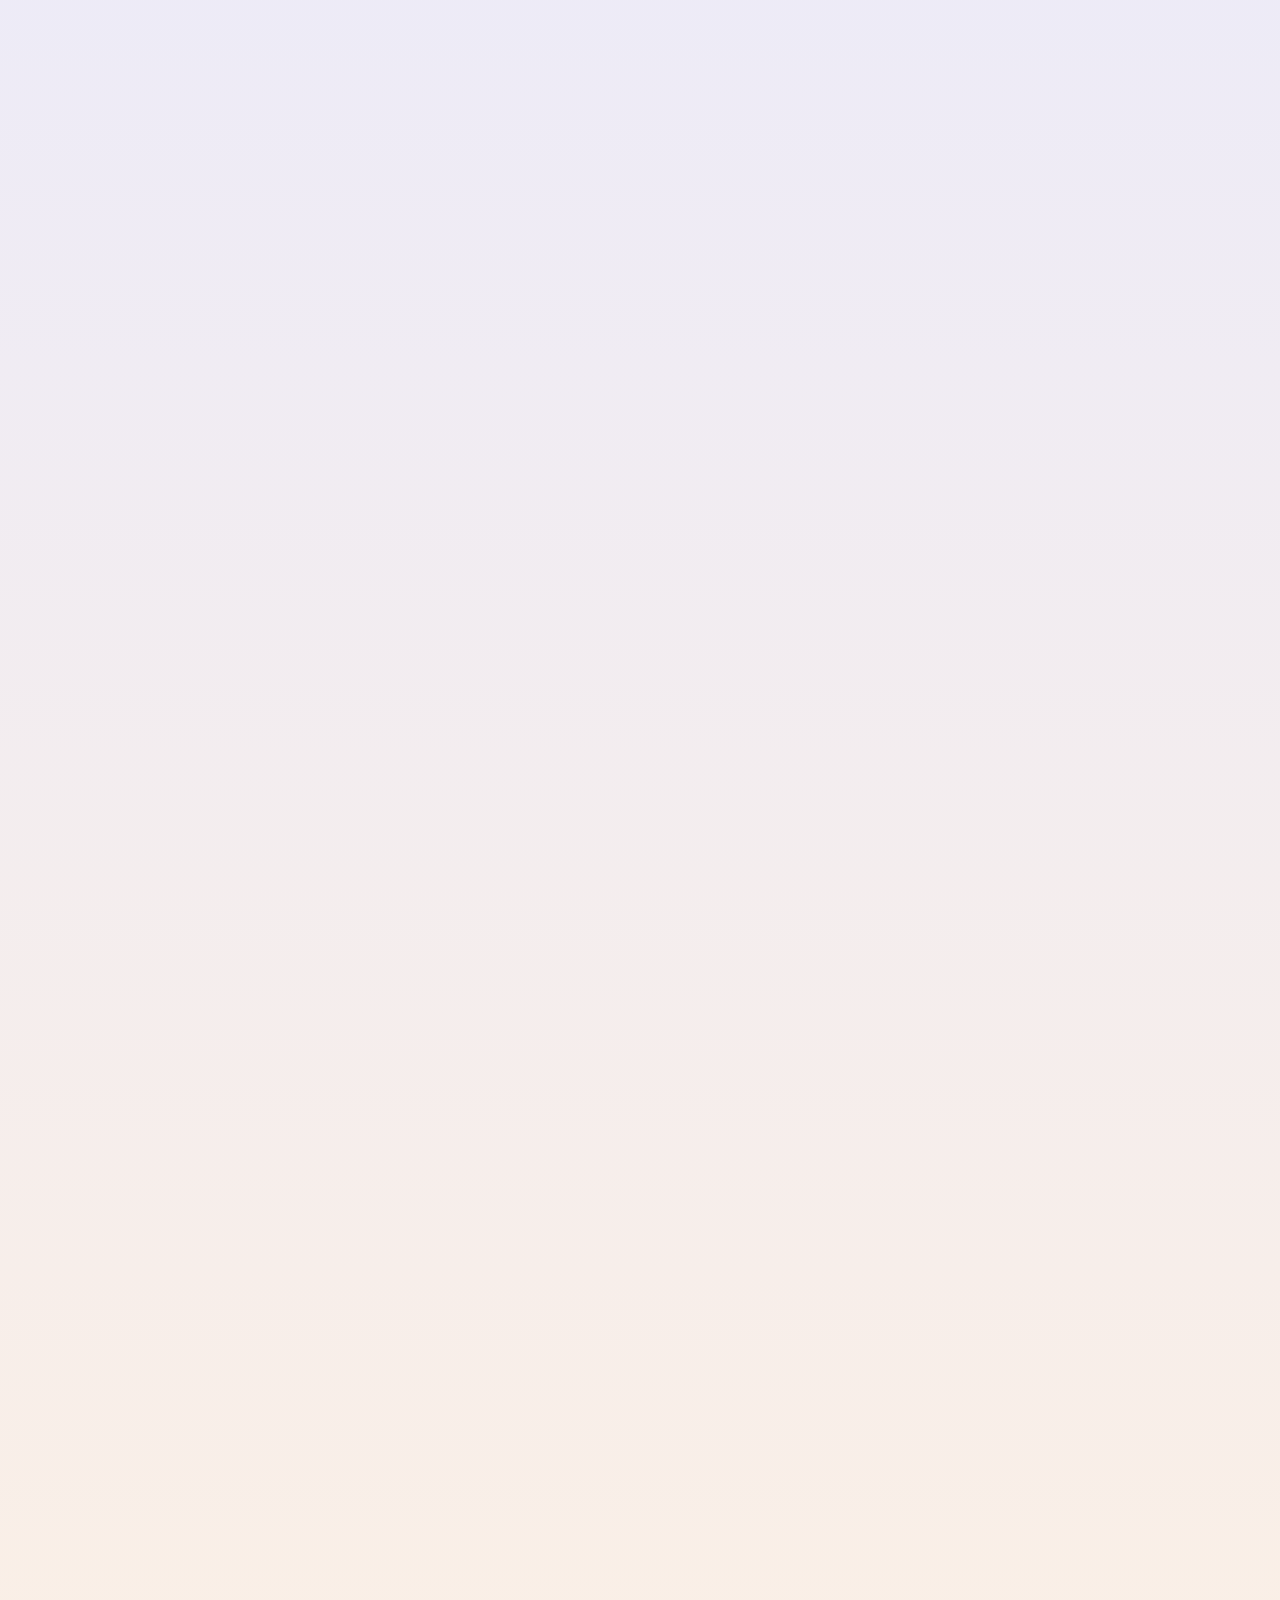
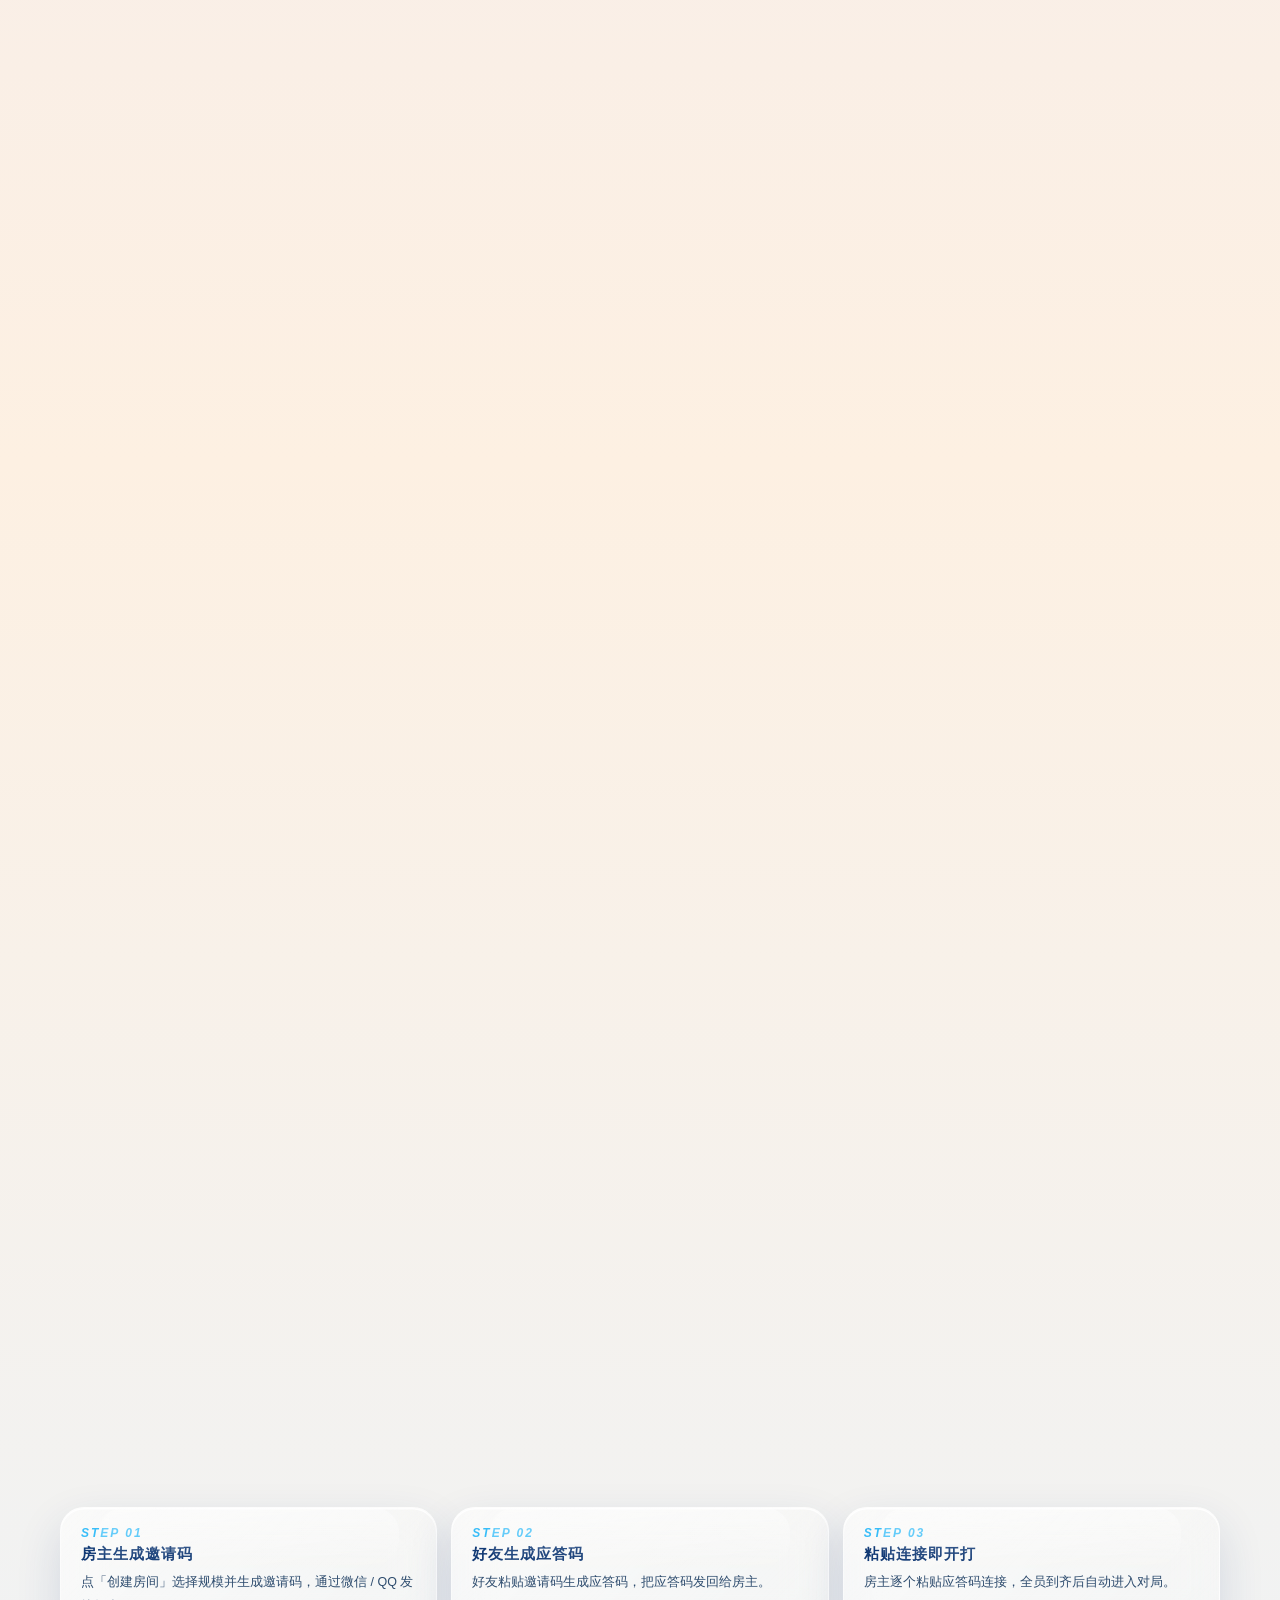
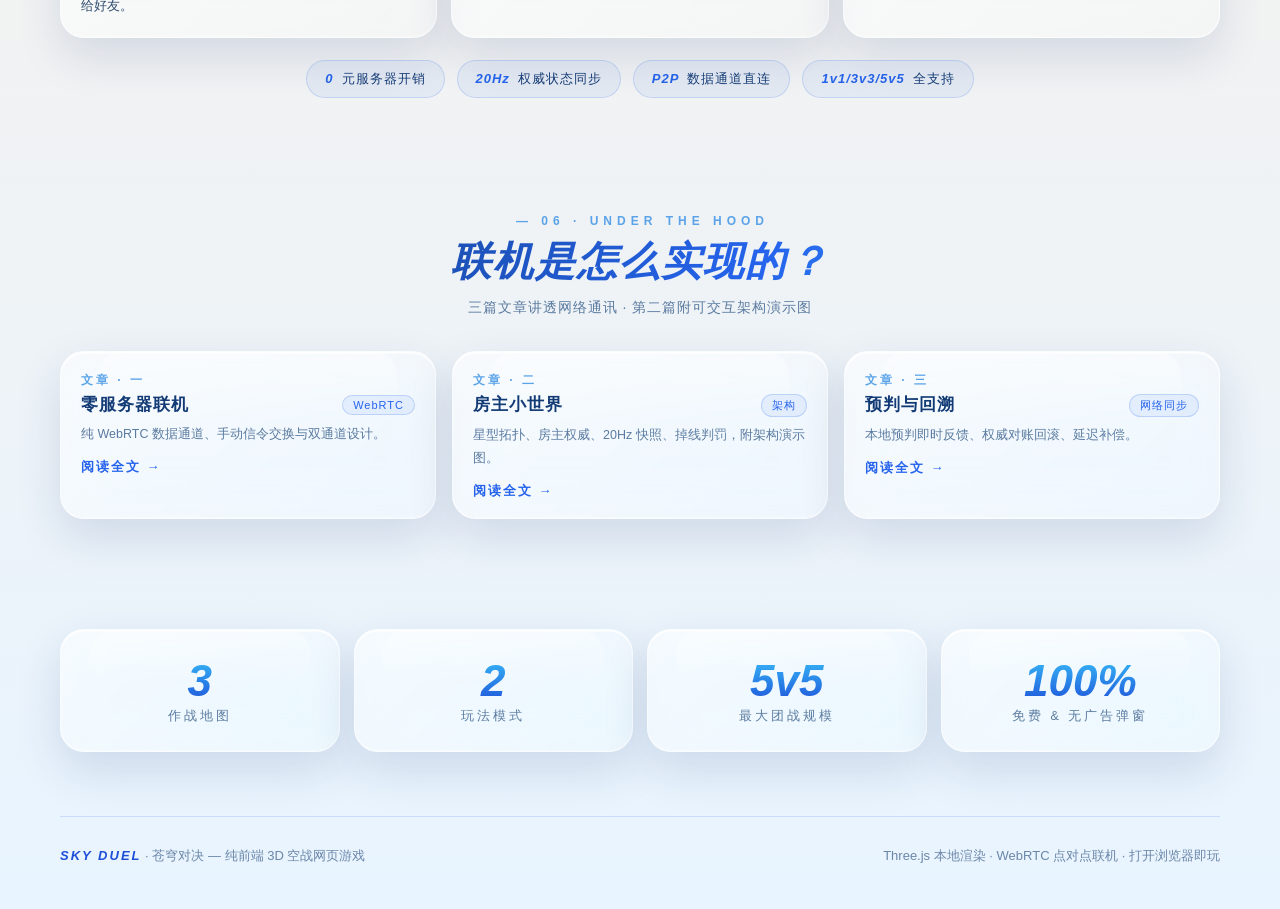
==== commit 0783acee: "first commit: 我的小游戏" ====
--- a/index.html
+++ b/index.html
@@ -95,7 +95,16 @@
     background:#1d4ed8;border-radius:2px;animation:caretBlink .85s steps(1) infinite}
   @keyframes caretBlink{50%{opacity:0}}
   .heroSub{margin-top:14px;font-size:14px;letter-spacing:2.5px;color:#3d5f8c}
-  .heroBtns{margin-top:32px}
+  .heroBtns{margin-top:32px;display:flex;gap:14px;justify-content:center;align-items:center;flex-wrap:wrap}
+  a.dlBtn{display:inline-flex;align-items:center;gap:6px;cursor:pointer;text-decoration:none;
+    font-size:14px;letter-spacing:1.5px;color:#123a75;padding:14px 28px;border-radius:999px;
+    background:rgba(255,255,255,.4);
+    -webkit-backdrop-filter:blur(18px) saturate(1.9);backdrop-filter:blur(18px) saturate(1.9);
+    border:1.5px solid rgba(255,255,255,.9);
+    box-shadow:0 12px 30px rgba(37,99,235,.22),inset 0 1.5px 0 rgba(255,255,255,.9);
+    transition:transform .25s,box-shadow .25s}
+  a.dlBtn:hover{transform:translateY(-2px);box-shadow:0 18px 40px rgba(37,99,235,.3),inset 0 1.5px 0 rgba(255,255,255,.95)}
+  a.dlBtn b{font-weight:bold;letter-spacing:0}
   a.startBtn{position:relative;overflow:hidden;display:inline-flex;align-items:center;cursor:pointer;text-decoration:none;
     font-size:17px;font-weight:bold;letter-spacing:6px;text-indent:6px;color:#0f2f6b;padding:15px 50px;border-radius:999px;
     background:linear-gradient(135deg,rgba(255,255,255,.8),rgba(255,255,255,.36));
@@ -317,8 +326,8 @@
   <div class="heroBox" id="heroCopy">
     <div class="heroCn">苍 穹 对 决</div>
     <h1 class="heroTitle" id="heroTitle" aria-label="SKY DUEL"><span class="caret"></span></h1>
-    <div class="heroSub">免费 3D 网页空战 · 无需下载 · 浏览器即战</div>
-    <div class="heroBtns"><a class="startBtn" id="btnStartGame" href="/play/">开始游戏</a></div>
+    <div class="heroSub">免费 3D 空战 · 浏览器即战 · 也可下载安卓版</div>
+    <div class="heroBtns"><a class="startBtn" id="btnStartGame" href="/play/">开始游戏</a><a class="dlBtn" id="apkDownload" href="https://game.4365754.xyz/苍穹对决v1.0.4.apk" data-apk-link title="下载安卓版安装包"><span>下载安卓版</span> <b data-apk-ver>v1.0.4</b></a></div>
   </div>
 </section>
 
@@ -362,13 +371,13 @@
     <div class="featCard glass liftable reveal d1"><h3><i></i>弱点打击系统</h3>
       <p>驾驶舱命中 <b>3 倍伤害</b>，机身其余部位 1 倍。一刀一枪的位置感直接决定胜负，缠斗里抢的是角度而不是手速。</p></div>
     <div class="featCard glass liftable reveal d2"><h3><i></i>爆炸与震屏</h3>
-      <p>击落瞬间<b>爆炸粒子 + 冲击波 + 屏幕震动</b>三连反馈，配合 Web Audio 实时合成的音效，坠毁的重量感拉满。</p></div>
+      <p>击败瞬间<b>爆炸粒子 + 冲击波 + 屏幕震动</b>三连反馈，配合 Web Audio 实时合成的音效，坠毁的重量感拉满。</p></div>
     <div class="featCard glass liftable reveal"><h3><i></i>五局三胜</h3>
       <p>每局一命，先拿 3 分者胜。撞击、出界、超高都会判负，回合之间自动重置血量与位置，节奏干净利落。</p></div>
     <div class="featCard glass liftable reveal d1"><h3><i></i>敌我识别</h3>
       <p>我方蓝色标记、敌方红色标记，屏幕内外<b>菱形指示器全程追踪</b>并显示距离。3v3/5v5 还会在机体上方叠加队伍颜色光柱。</p></div>
     <div class="featCard glass liftable reveal d2"><h3><i></i>观战与语音</h3>
-      <p>被击落后自动进入观战视角，<kbd>左键</kbd>切换观战对象、滚轮缩放距离。联机支持<b>实时语音</b>：<kbd>T</kbd> 开麦、<kbd>Y</kbd> 收听。</p></div>
+      <p>被击败后自动进入观战视角，<kbd>左键</kbd>切换观战对象、滚轮缩放距离。联机支持<b>实时语音</b>：<kbd>T</kbd> 开麦、<kbd>Y</kbd> 收听。</p></div>
   </div>
 </section>
 
@@ -573,7 +582,7 @@
       <div class="ctrlRow"><span>右侧按键</span><span>开火 / 瞄准</span></div>
       <div class="ctrlRow"><span>防空车挪车</span><span><kbd>W</kbd><kbd>S</kbd> 前后 · <kbd>A</kbd><kbd>D</kbd> 转向</span></div>
       <div class="ctrlRow"><span>防空车开火</span><span><kbd>左键</kbd> 双管高射机枪</span></div>
-      <div class="ctrlRow"><span>撞击规则</span><span>撞海撞地撞楼即毁 · 友军轻擦各扣血</span></div>
+      <div class="ctrlRow"><span>撞击规则</span><span>撞海撞地撞楼即毁 · 飞机相撞不分敌我同归于尽</span></div>
       <div class="ctrlRow"><span>出界与超高</span><span>警告后持续掉血</span></div>
     </div>
   </div>
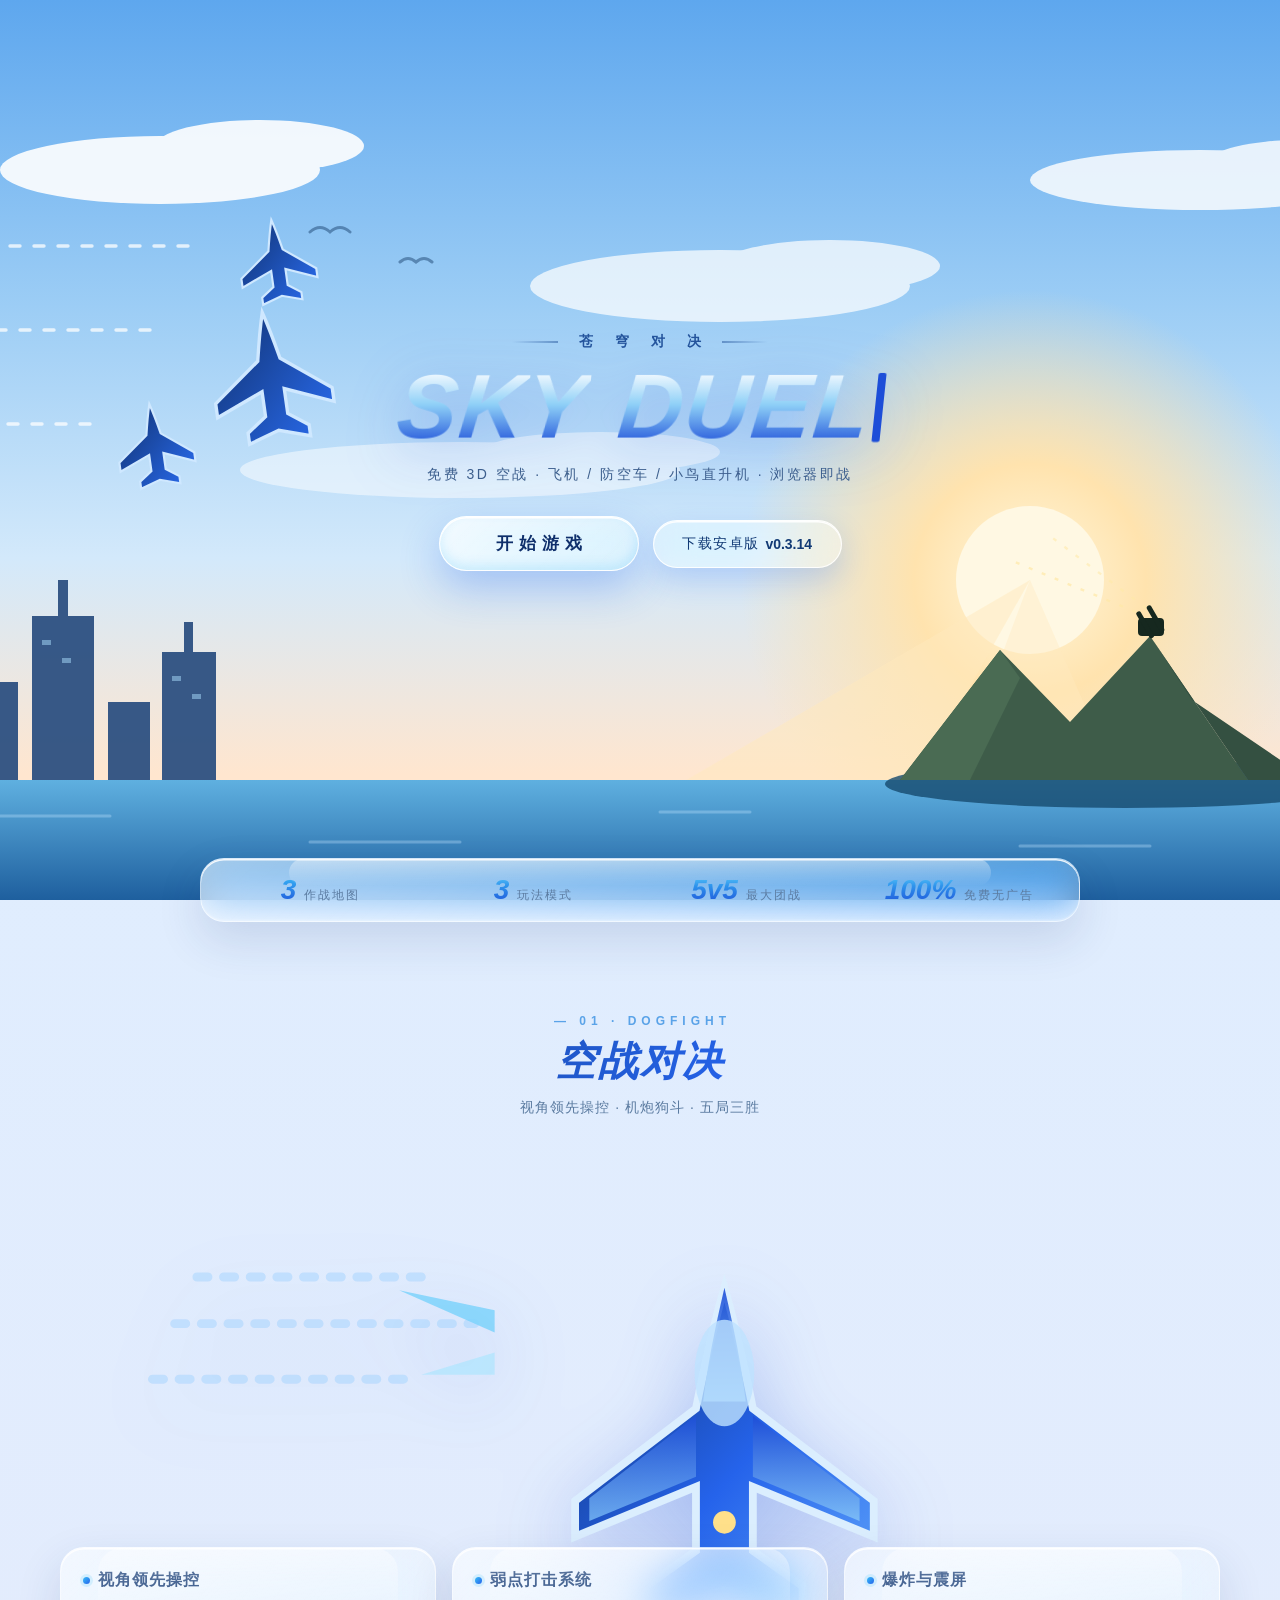
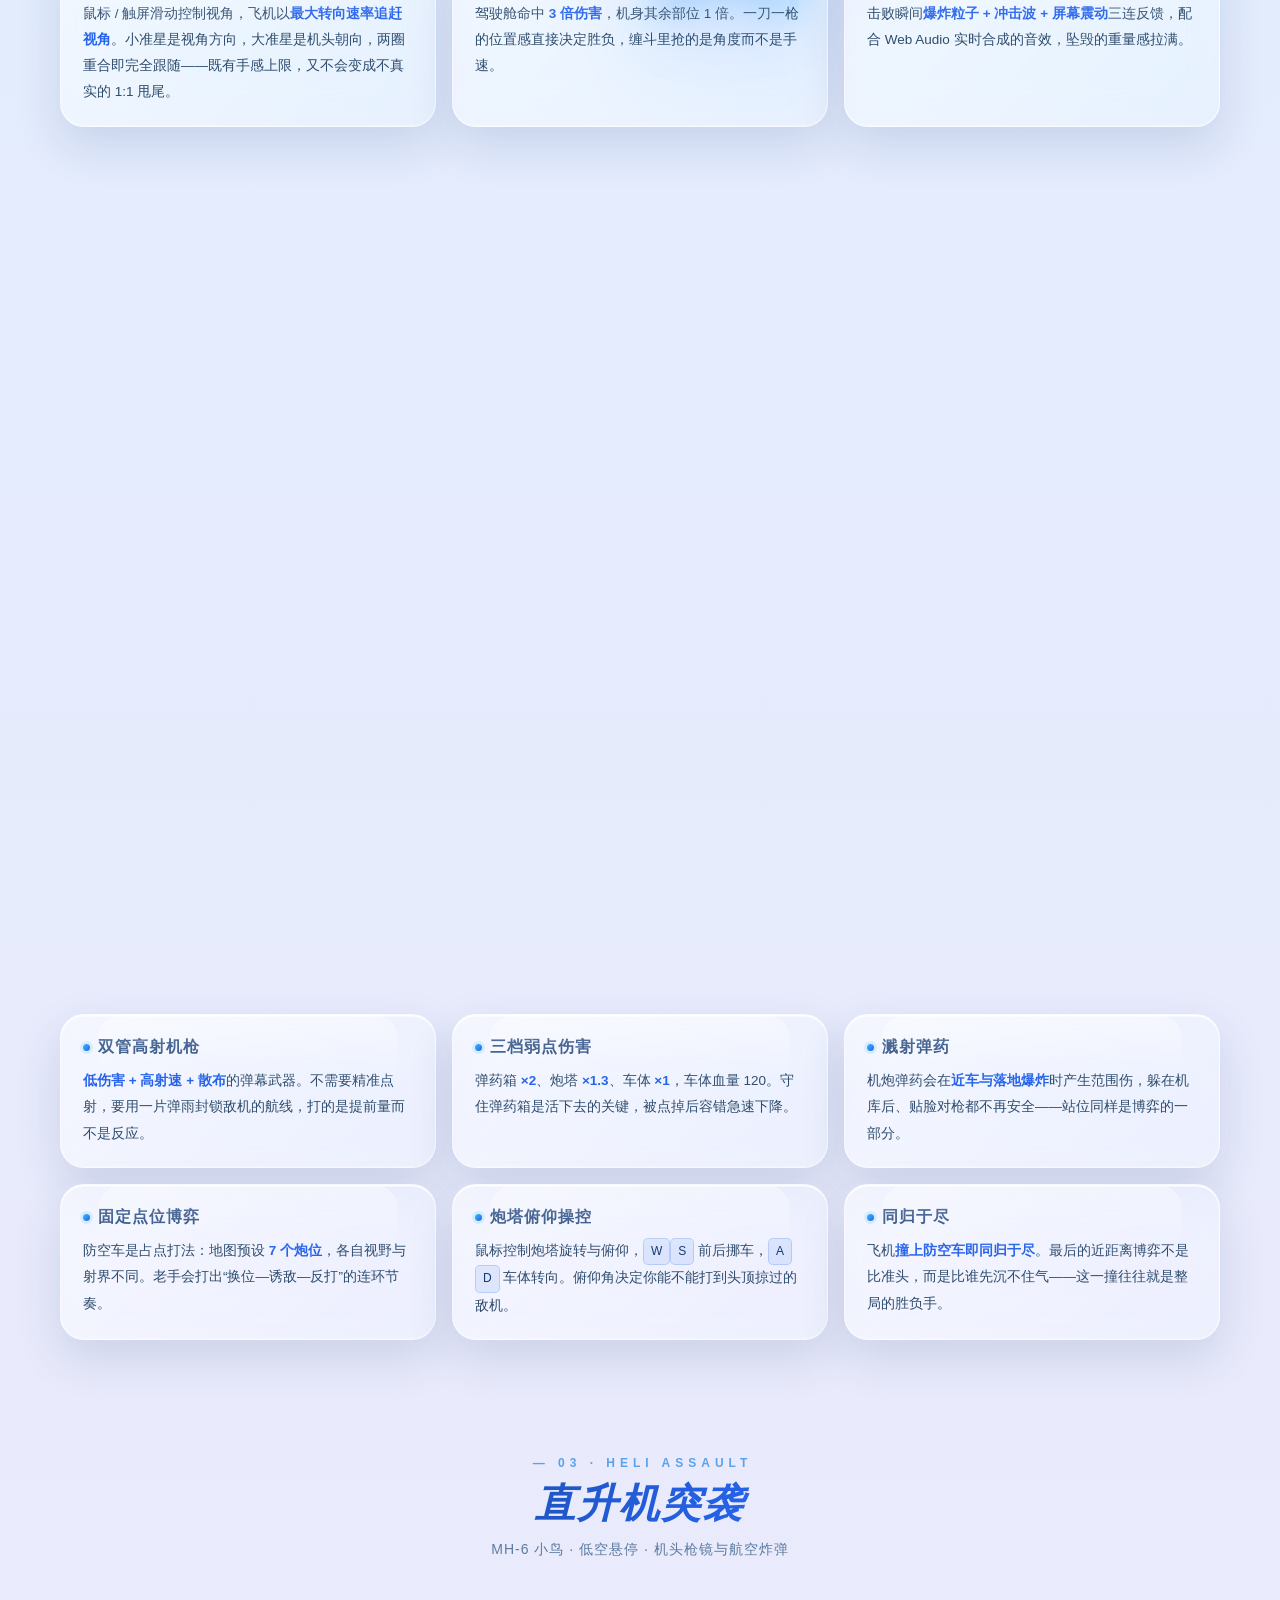
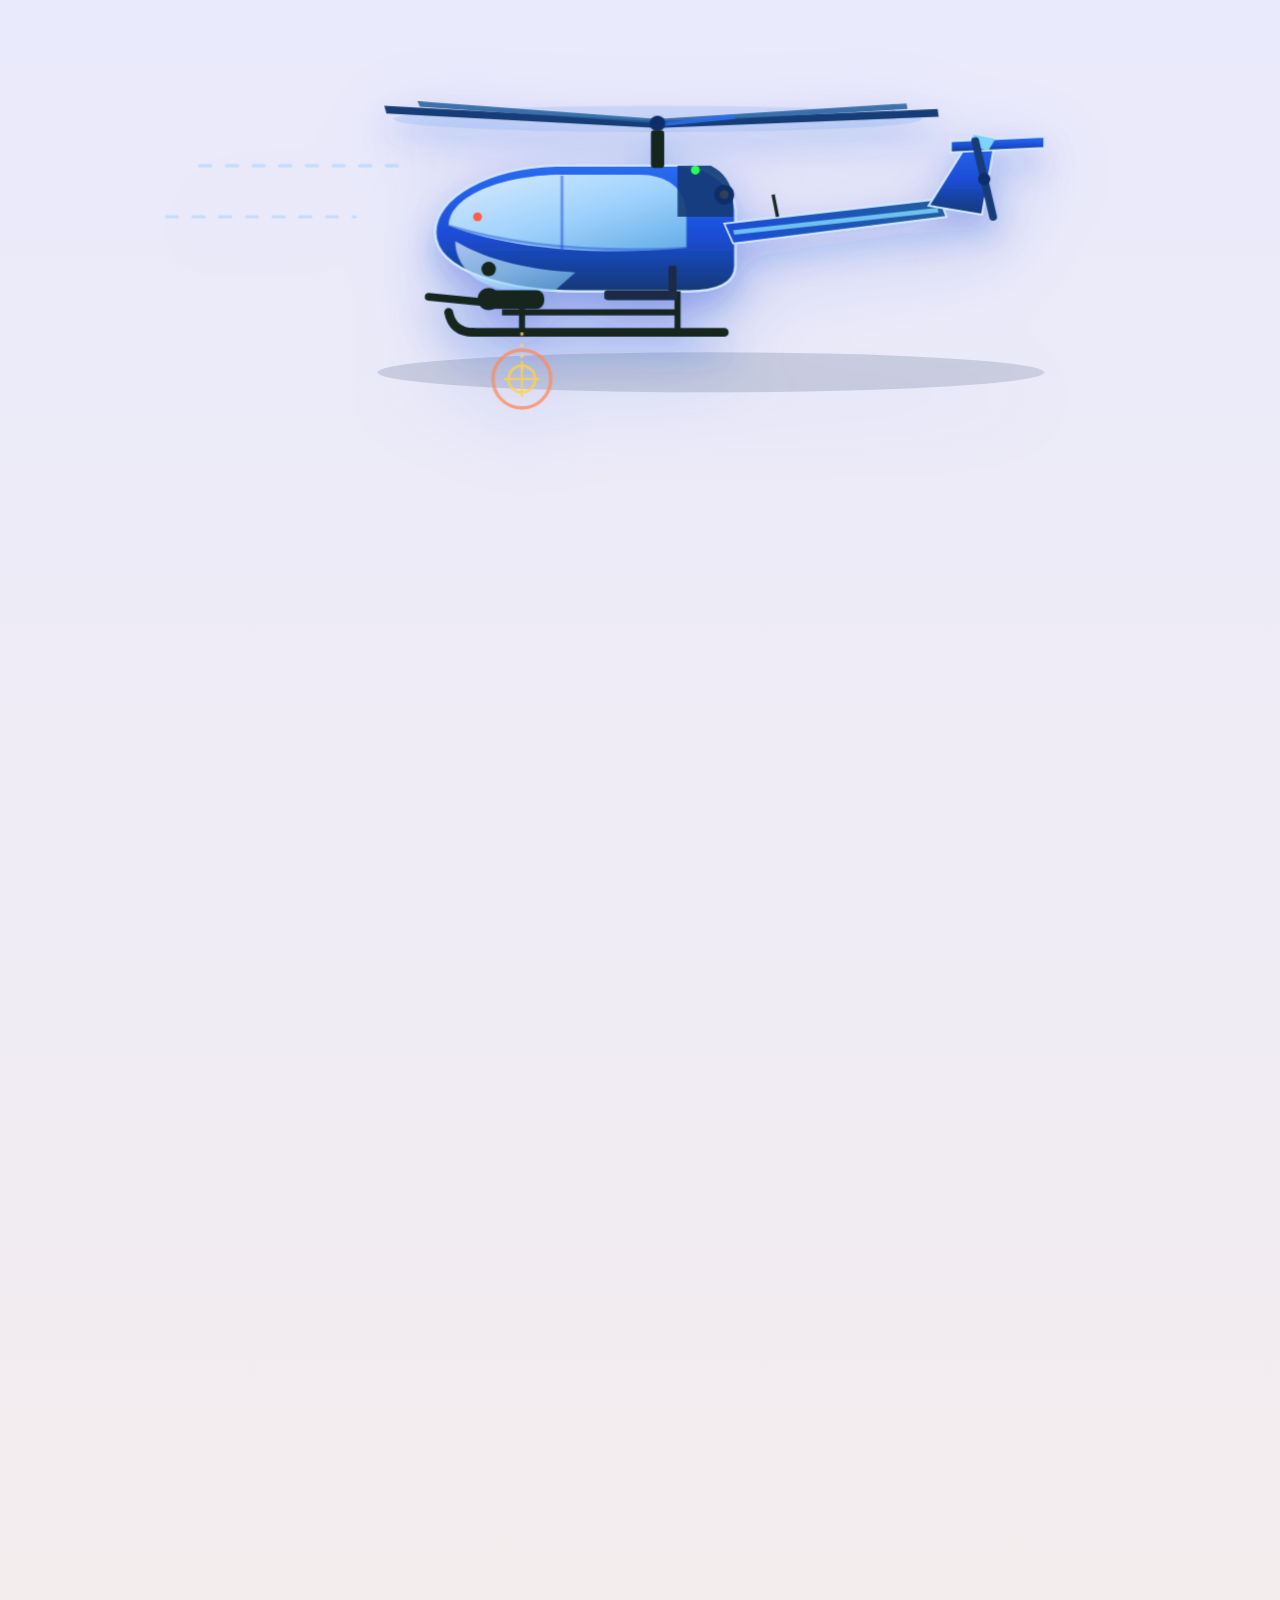
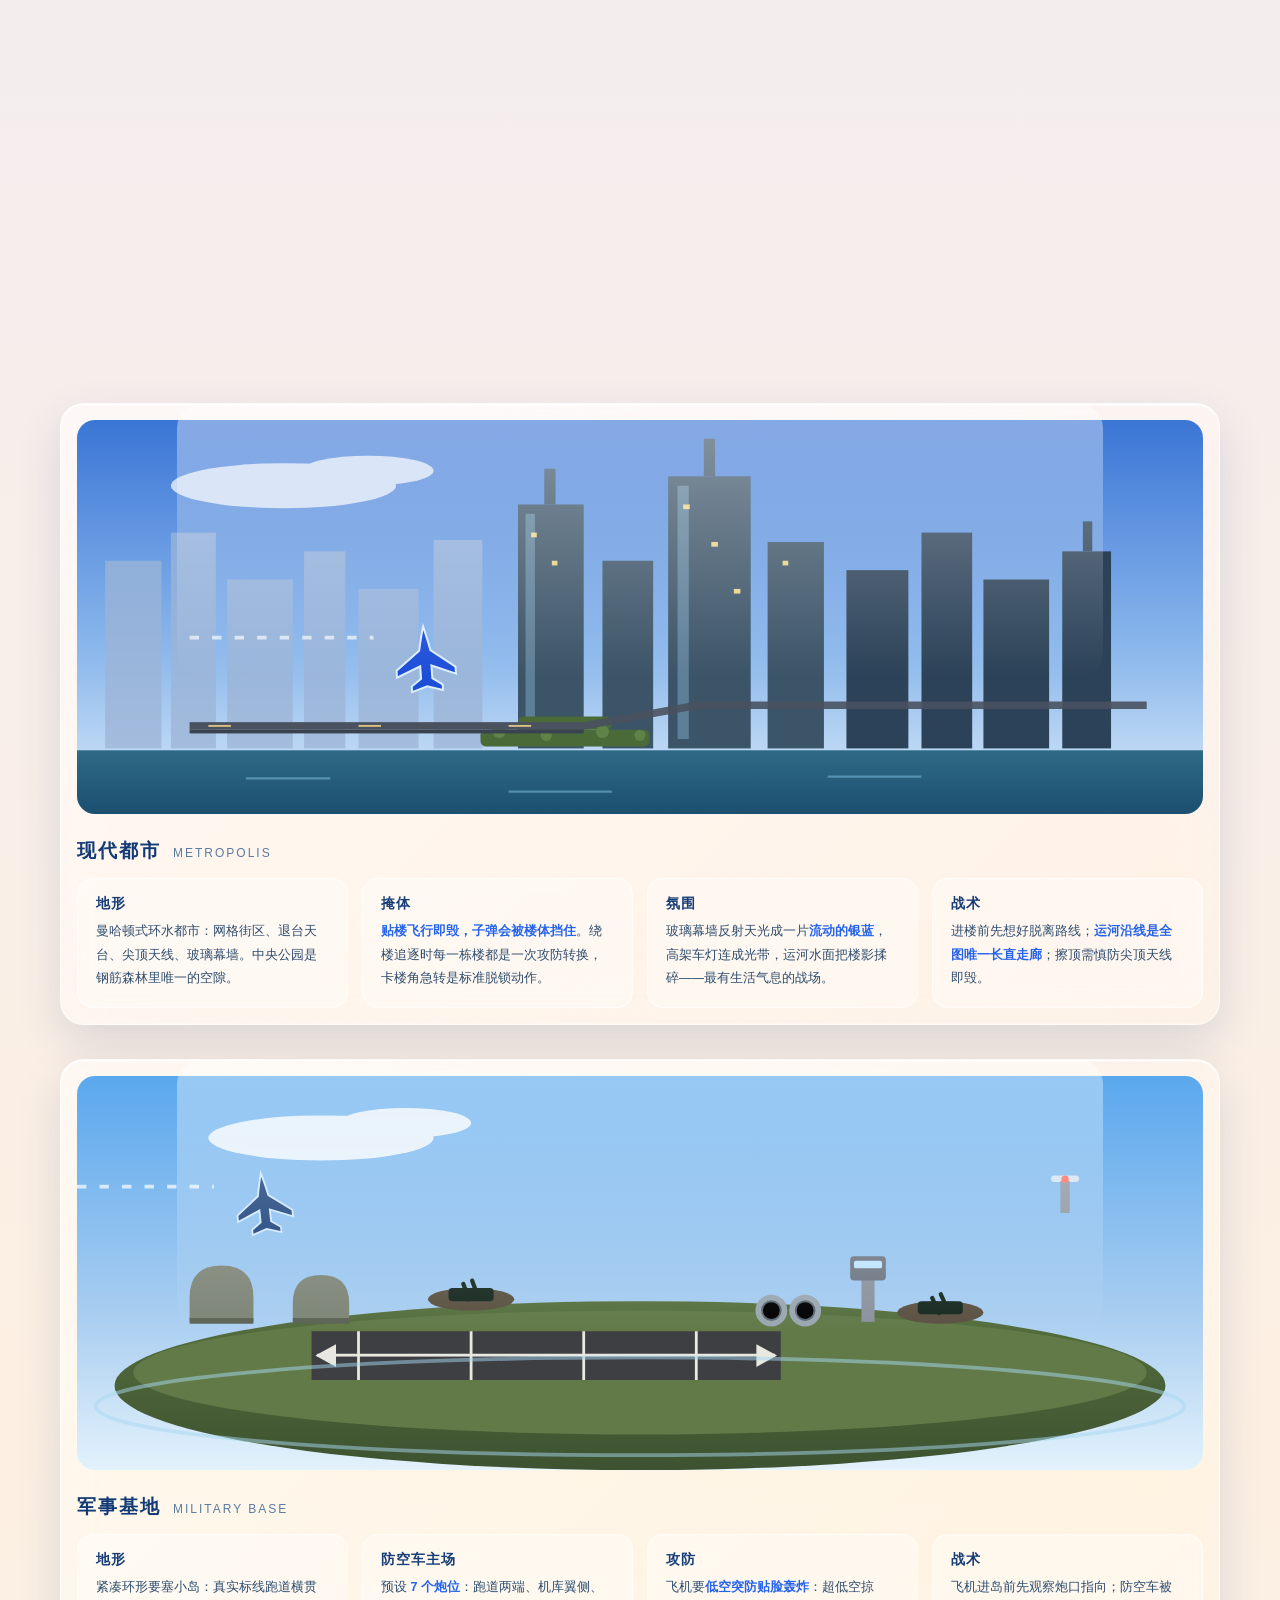
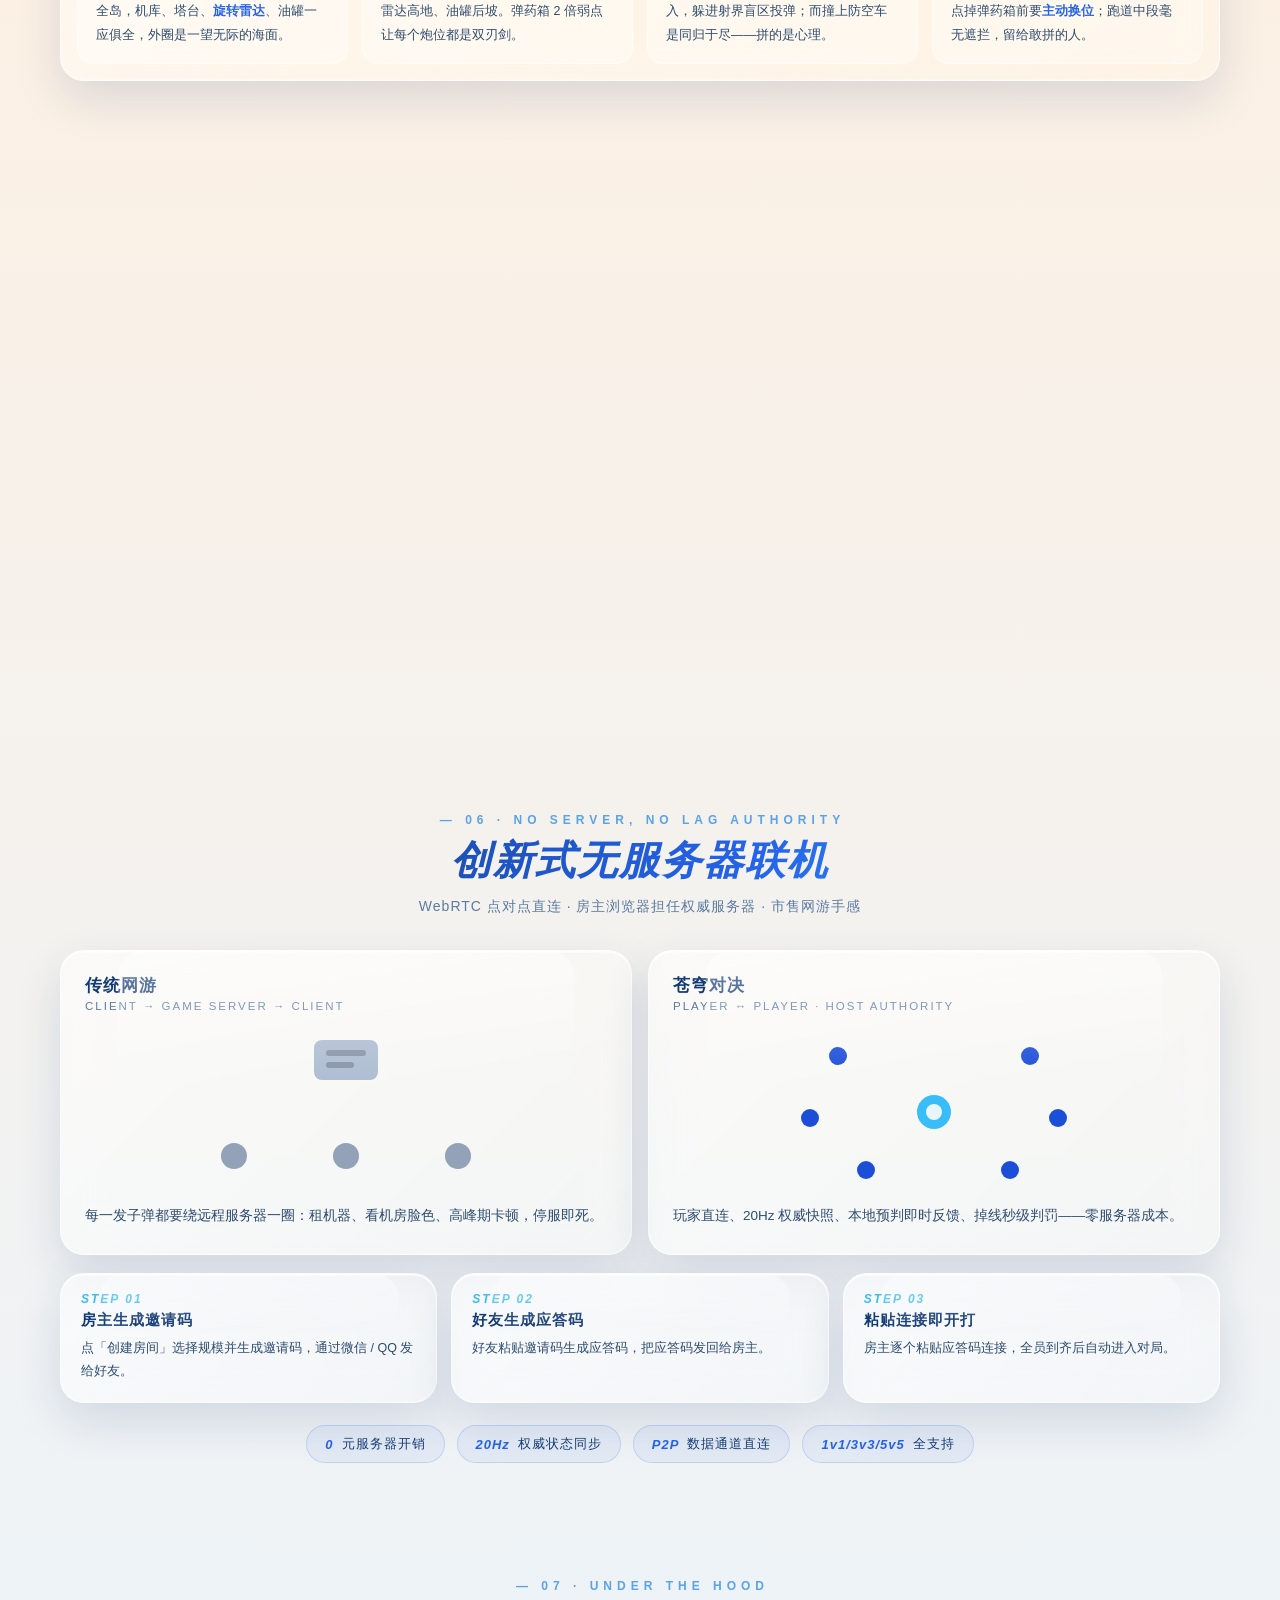
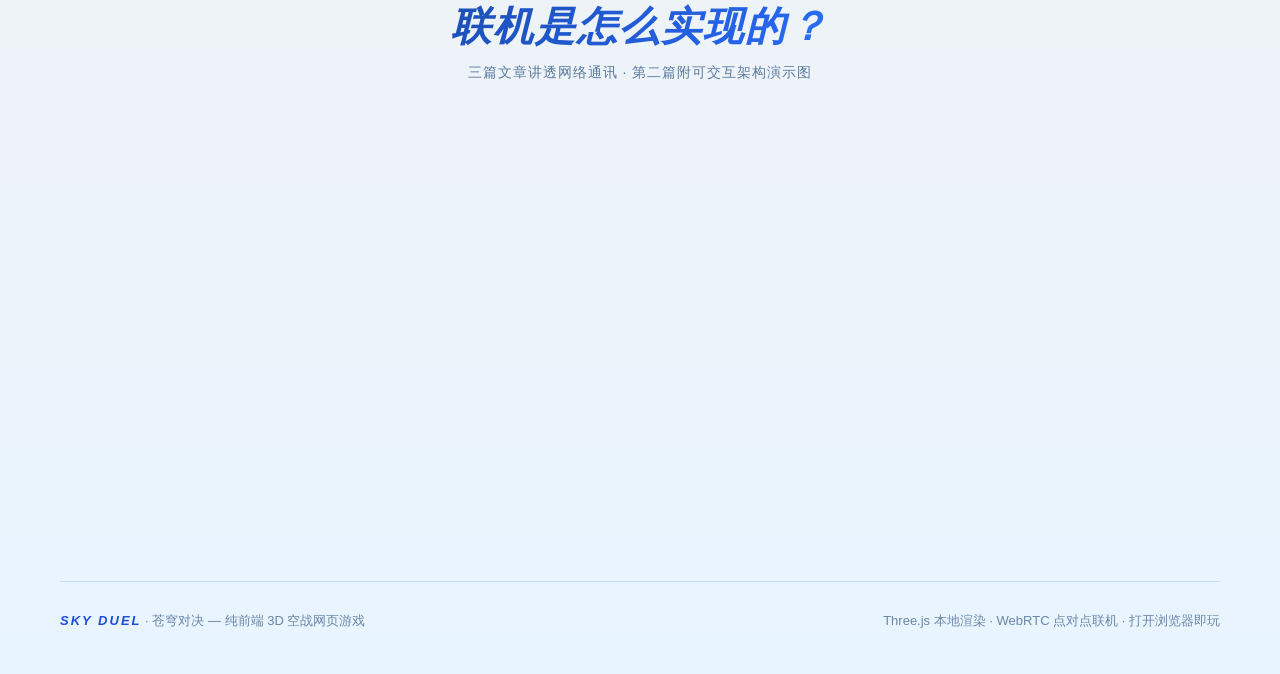
==== commit 82897434: "first commit: 我的小游戏" ====
--- a/index.html
+++ b/index.html
@@ -4,8 +4,8 @@
 <meta charset="utf-8">
 <meta name="viewport" content="width=device-width,initial-scale=1,viewport-fit=cover">
 <title>苍穹对决 Sky Duel - 免费3D联机空战网页游戏 | 飞机大战 · WebRTC 双人对决</title>
-<meta name="description" content="苍穹对决（Sky Duel）是一款免费免下载的 3D 飞机大战网页游戏：机炮狗斗、弱点打击、爆炸特效、海岛/现代都市/军事基地三地图，支持邀请码 WebRTC 联机（1v1/3v3/5v5），适配电脑与手机触屏，打开浏览器即玩。">
-<meta name="keywords" content="3D飞机大战,空战游戏,网页游戏,联机游戏,双人联机,WebRTC游戏,飞行射击,免费网页游戏,手机空战游戏,苍穹对决,Sky Duel,飞机游戏在线玩">
+<meta name="description" content="苍穹对决（Sky Duel）是一款免费免下载的 3D 空战网页游戏：机炮狗斗、防空车拦截、MH-6 小鸟直升机低空突袭（机头枪镜 + 航空炸弹），海岛/现代都市/军事基地三地图，支持邀请码 WebRTC 联机（1v1/3v3/5v5），电脑与手机都能玩，打开浏览器即战。">
+<meta name="keywords" content="3D飞机大战,空战游戏,网页游戏,联机游戏,双人联机,WebRTC游戏,飞行射击,免费网页游戏,手机空战游戏,苍穹对决,Sky Duel,飞机游戏在线玩,直升机游戏,小鸟直升机,MH-6,武装直升机,航空炸弹">
 <meta name="author" content="Sky Duel">
 <meta name="theme-color" content="#e9f2fd">
 <meta name="robots" content="index,follow">
@@ -30,12 +30,12 @@
       "url": "https://game.4365754.xyz/", "logo": { "@type": "ImageObject", "url": "https://game.4365754.xyz/favicon.svg" } },
     { "@type": "VideoGame", "name": "苍穹对决", "alternateName": ["Sky Duel", "苍穹对决 Sky Duel"],
       "url": "https://game.4365754.xyz/play/", "mainEntityOfPage": "https://game.4365754.xyz/",
-      "description": "免费免下载的 3D 飞机大战网页游戏：机炮狗斗、弱点打击、爆炸特效，创新式无服务器 WebRTC 联机（1v1/3v3/5v5），海岛/现代都市/军事基地三地图，电脑手机都能玩。",
+      "description": "免费免下载的 3D 空战网页游戏：机炮狗斗、防空车拦截、MH-6 小鸟直升机低空突袭，创新式无服务器 WebRTC 联机（1v1/3v3/5v5），海岛/现代都市/军事基地三地图，电脑手机都能玩。",
       "genre": ["射击", "空战", "动作"], "gamePlatform": "Web Browser", "applicationCategory": "Game",
       "operatingSystem": "Any", "inLanguage": "zh-CN",
       "author": { "@id": "https://game.4365754.xyz/#org" }, "publisher": { "@id": "https://game.4365754.xyz/#org" },
       "offers": { "@type": "Offer", "price": "0", "priceCurrency": "CNY", "availability": "https://schema.org/InStock", "url": "https://game.4365754.xyz/play/" },
-      "playMode": ["SinglePlayer", "MultiPlayer"], "gameItem": ["机炮空战", "防空车突袭"] },
+      "playMode": ["SinglePlayer", "MultiPlayer"], "gameItem": ["机炮空战", "防空车突袭", "直升机突袭"] },
     { "@type": "ItemList", "name": "苍穹对决技术专栏：联机原理",
       "itemListElement": [
         { "@type": "ListItem", "position": 1, "name": "零服务器联机：不花一分钱，怎么让十个人同屏狗斗？", "url": "https://game.4365754.xyz/articles/p2p/" },
@@ -116,6 +116,10 @@
   a.startBtn::after{content:"";position:absolute;top:0;left:-80%;width:52%;height:100%;
     background:linear-gradient(105deg,transparent,rgba(255,255,255,.75),transparent);animation:btnSweep 3.4s ease-in-out infinite}
   @keyframes btnSweep{0%{left:-80%}55%,100%{left:135%}}
+  /* 手机浏览器：网页端不提供游玩入口（触屏操控收窄到安卓 App），只保留下载按钮 */
+  .heroBtns.mobileOnly .startBtn{display:none}
+  .heroBtns.mobileOnly .dlBtn{font-size:17px;font-weight:bold;letter-spacing:3px;color:#0f2f6b;padding:15px 44px;
+    border-color:rgba(37,99,235,.45)}
 
   /* hero 场景动效 */
   .cloud{animation:cloudDrift linear infinite}
@@ -130,6 +134,12 @@
   .jetG.j2{animation-delay:-1.4s}.jetG.j3{animation-delay:-2.6s}
   @keyframes jetFloat{0%,100%{transform:translateY(0)}50%{transform:translateY(-12px)}}
   .gunTrk{stroke-dasharray:4 10;animation:trkFlow 1.2s linear infinite}
+  .bigHeli{filter:drop-shadow(0 24px 38px rgba(29,78,216,.28))}
+  .heliFloat{animation:heliFloat 5.4s ease-in-out infinite}
+  @keyframes heliFloat{0%,100%{transform:translate(0,0) rotate(-1deg)}50%{transform:translate(10px,-10px) rotate(.6deg)}}
+  .tailSpin{transform-origin:746px 162px;animation:rotorSpin .55s linear infinite}
+  .dash{animation:dashMove 1s linear infinite}
+  @keyframes dashMove{to{stroke-dashoffset:-20}}
   @keyframes trkFlow{to{stroke-dashoffset:-28}}
   .radarG{transform-origin:1040px 118px;animation:radarSpin 4.5s linear infinite}
   @keyframes radarSpin{from{transform:rotate(0)}to{transform:rotate(360deg)}}
@@ -188,7 +198,7 @@
   .fact b{color:var(--accent)}
 
   /* ===== 操控指南 ===== */
-  .ctrlGrid{display:grid;grid-template-columns:1fr 1fr;gap:16px;margin-top:30px}
+  .ctrlGrid{display:grid;grid-template-columns:repeat(3,1fr);gap:16px;margin-top:30px}
   .ctrlCard{padding:22px 24px}
   .ctrlCard h3{font-size:16px;font-weight:900;letter-spacing:1px;color:#173d77;margin-bottom:12px}
   .ctrlRow{display:flex;justify-content:space-between;gap:12px;padding:7px 0;border-bottom:1px dashed rgba(37,99,235,.14);
@@ -326,14 +336,14 @@
   <div class="heroBox" id="heroCopy">
     <div class="heroCn">苍 穹 对 决</div>
     <h1 class="heroTitle" id="heroTitle" aria-label="SKY DUEL"><span class="caret"></span></h1>
-    <div class="heroSub">免费 3D 空战 · 浏览器即战 · 也可下载安卓版</div>
-    <div class="heroBtns"><a class="startBtn" id="btnStartGame" href="/play/">开始游戏</a><a class="dlBtn" id="apkDownload" href="https://game.4365754.xyz/苍穹对决v1.0.4.apk" data-apk-link title="下载安卓版安装包"><span>下载安卓版</span> <b data-apk-ver>v1.0.4</b></a></div>
+    <div class="heroSub">免费 3D 空战 · 飞机 / 防空车 / 小鸟直升机 · 浏览器即战</div>
+    <div class="heroBtns"><a class="startBtn" id="btnStartGame" href="/play/">开始游戏</a><a class="dlBtn" id="apkDownload" href="https://game.4365754.xyz/苍穹对决v0.3.14.apk" data-apk-link title="下载安卓版安装包"><span>下载安卓版</span> <b data-apk-ver>v0.3.14</b></a></div>
   </div>
 </section>
 
 <div class="quickbar glass">
   <div class="qb"><b>3</b><span>作战地图</span></div>
-  <div class="qb"><b>2</b><span>玩法模式</span></div>
+  <div class="qb"><b>3</b><span>玩法模式</span></div>
   <div class="qb"><b>5v5</b><span>最大团战</span></div>
   <div class="qb"><b>100%</b><span>免费无广告</span></div>
 </div>
@@ -430,9 +440,143 @@
   </div>
 </section>
 
-<!-- ============ 03 三张地图（内联详解） ============ -->
+
+<!-- ============ 03 直升机突袭 ============ -->
+<section class="lsec" id="heli">
+  <div class="lsecHead reveal"><div class="lsecNo">— 03 · HELI ASSAULT</div>
+    <h2 class="lsecTitle">直升机突袭</h2>
+    <div class="lsecDesc">MH-6 小鸟 · 低空悬停 · 机头枪镜与航空炸弹</div></div>
+
+  <div class="showVisual reveal d1">
+    <svg class="bigHeli" data-px="46" viewBox="0 0 900 380" role="img" aria-label="MH-6 小鸟直升机">
+      <defs>
+        <linearGradient id="ghBody" x1="0" y1="0" x2="0" y2="1">
+          <stop offset="0" stop-color="#2a6cf0"/><stop offset=".55" stop-color="#1d4ed8"/><stop offset="1" stop-color="#123a75"/></linearGradient>
+        <linearGradient id="ghGlass" x1="0" y1="0" x2="1" y2="1">
+          <stop offset="0" stop-color="#e8f7ff"/><stop offset=".55" stop-color="#a9dcff"/><stop offset="1" stop-color="#6bb6ea"/></linearGradient>
+        <linearGradient id="ghBoom" x1="0" y1="0" x2="1" y2="0">
+          <stop offset="0" stop-color="#1d4ed8"/><stop offset="1" stop-color="#215f9e"/></linearGradient>
+        <filter id="ghSh" x="-20%" y="-20%" width="140%" height="160%">
+          <feDropShadow dx="0" dy="16" stdDeviation="14" flood-color="#1d4ed8" flood-opacity=".28"/></filter>
+      </defs>
+      <ellipse cx="500" cy="336" rx="300" ry="18" fill="#1e3a5f" opacity=".16"/>
+      <g class="heliFloat" filter="url(#ghSh)">
+        <!-- 旋翼盘 -->
+        <ellipse cx="452" cy="108" rx="238" ry="12" fill="#2563eb" opacity=".10"/>
+        <!-- 主旋翼（侧视：5 叶投影，长短不一才有旋转感） -->
+        <g>
+          <path d="M452 110 L206 96 L208 103 L452 116 Z" fill="#173d77"/>
+          <path d="M452 110 L704 99 L705 106 L452 116 Z" fill="#173d77"/>
+          <path d="M452 108 L236 92 L238 97 L452 112 Z" fill="#215f9e" opacity=".85"/>
+          <path d="M452 108 L676 94 L677 99 L452 112 Z" fill="#215f9e" opacity=".85"/>
+          <path d="M452 112 L520 104 L522 108 L452 115 Z" fill="#2a6cf0" opacity=".9"/>
+          <circle cx="452" cy="112" r="7" fill="#0f2f6b"/>
+        </g>
+        <!-- 机身 -->
+        <path d="M252 210 C252 178 300 152 360 150 L468 150 C500 150 520 168 522 190 L522 240
+                 C522 256 505 263 480 263 L380 263 C320 263 252 246 252 210 Z" fill="url(#ghBody)" stroke="#cfe8ff" stroke-width="2"/>
+        <!-- 座舱玻璃 -->
+        <path d="M264 204 C264 179 306 160 360 158 L436 158 C460 158 476 170 478 190 L478 224
+                 C400 231 322 226 264 204 Z" fill="url(#ghGlass)" opacity=".92"/>
+        <path d="M366 159 L366 228" stroke="#1d4ed8" stroke-width="2.4" opacity=".55"/>
+        <path d="M264 204 C330 224 404 228 478 224" stroke="#1d4ed8" stroke-width="2.2" opacity=".45" fill="none"/>
+        <!-- 下颌窗 -->
+        <path d="M270 218 C300 236 340 244 378 246 L360 262 L318 262 C288 258 270 240 270 218 Z" fill="url(#ghGlass)" opacity=".7"/>
+        <!-- 尾梁 -->
+        <path d="M512 202 L706 180 L712 196 L520 220 Z" fill="url(#ghBoom)" stroke="#cfe8ff" stroke-width="1.6"/>
+        <!-- 队伍色细条 -->
+        <path d="M520 208 L704 188 L705 192 L521 212 Z" fill="#7dd3fc" opacity=".85"/>
+        <!-- 垂尾 + T 型平尾 -->
+        <path d="M696 186 L736 122 L756 126 L744 194 Z" fill="url(#ghBody)" stroke="#cfe8ff" stroke-width="1.8"/>
+        <path d="M716 128 L800 124 L800 134 L716 138 Z" fill="url(#ghBody)" stroke="#cfe8ff" stroke-width="1.6"/>
+        <path d="M736 122 L756 126 L750 136 L736 134 Z" fill="#7dd3fc"/>
+        <!-- 尾桨 -->
+        <g class="tailSpin"><path d="M746 162 L738 128 M746 162 L754 196" stroke="#173d77" stroke-width="7" stroke-linecap="round"/>
+          <circle cx="746" cy="162" r="5.5" fill="#0f2f6b"/></g>
+        <!-- 起落橇 -->
+        <path d="M286 300 L512 300" stroke="#16281f" stroke-width="8" stroke-linecap="round"/>
+        <path d="M286 300 C272 300 266 292 264 282" stroke="#16281f" stroke-width="8" stroke-linecap="round" fill="none"/>
+        <path d="M330 263 L330 300 M470 263 L470 300 M312 282 L470 282" stroke="#16281f" stroke-width="5.5"/>
+        <!-- 外挂长凳 -->
+        <rect x="404" y="262" width="66" height="9" rx="3" fill="#1b2b45"/>
+        <rect x="462" y="240" width="7" height="28" rx="2" fill="#1b2b45"/>
+        <!-- 发动机舱 / 排气 -->
+        <path d="M470 150 L500 150 C512 156 518 166 520 178 L520 196 L470 196 Z" fill="#123a75" opacity=".9"/>
+        <circle cx="512" cy="176" r="9" fill="#0f2f6b"/><circle cx="512" cy="176" r="4" fill="#334155"/>
+        <!-- 机枪吊舱 -->
+        <rect x="292" y="262" width="58" height="17" rx="7" fill="#16281f"/>
+        <path d="M296 273 L246 268" stroke="#16281f" stroke-width="7" stroke-linecap="round"/>
+        <circle cx="300" cy="270" r="10" fill="#16281f"/>
+        <!-- 桅杆 -->
+        <rect x="446" y="118" width="12" height="34" rx="3" fill="#16281f"/>
+        <!-- 细节：天线 / 灯 / 光电球 -->
+        <path d="M560 196 L556 176" stroke="#16281f" stroke-width="3"/>
+        <circle cx="300" cy="243" r="6.5" fill="#16281f"/>
+        <circle cx="290" cy="196" r="4" fill="#ff5b4a"/>
+        <circle cx="486" cy="154" r="4" fill="#2aff5a"/>
+      </g>
+      <g class="heliTrail" stroke="#9cd0ff" stroke-width="3" stroke-linecap="round" opacity=".5">
+        <path class="trail" d="M40 150 H 220"/><path class="trail" d="M10 196 H 180" style="animation-delay:-.5s"/>
+      </g>
+      <!-- 炸弹投落 + 落点环 -->
+      <g opacity=".9">
+        <path d="M330 300 L330 336" stroke="#ffd27a" stroke-width="2.5" stroke-dasharray="3 7" class="dash"/>
+        <circle cx="330" cy="342" r="26" fill="none" stroke="#ff8a5c" stroke-width="3" opacity=".85"/>
+        <circle cx="330" cy="342" r="12" fill="none" stroke="#ffd24a" stroke-width="2.5" opacity=".9"/>
+        <path d="M314 342 H346 M330 326 V358" stroke="#ffd24a" stroke-width="2" opacity=".9"/>
+      </g>
+    </svg>
+  </div>
+
+  <div class="featGrid">
+    <div class="featCard glass liftable reveal"><h3><i></i>机头枪镜</h3>
+      <p>按住<kbd>右键</kbd>切到<b>机头摄像头</b>：常规准星隐去，换成带分划的摄像机准星；连射时屏幕下缘能看见<b>枪口火焰</b>与曳光弹，像 COD 的空中炮艇。</p></div>
+    <div class="featCard glass liftable reveal d1"><h3><i></i>航空炸弹</h3>
+      <p>左右各一枚 <b>500lb</b>，<b>点一次投一枚</b>、再点投第二枚。炸弹<b>继承载机速度</b>，走真实抛物线——飞得越快，落点越靠前；投完自动切回机枪。</p></div>
+    <div class="featCard glass liftable reveal d2"><h3><i></i>现代战舰式落点投影</h3>
+      <p>投弹自动切到<b>机身正上方俯视</b>，地面显示 20m 致死环 + 40m 爆炸环的大号投影，<b>穿楼可见不穿模</b>，还能看到炸弹落点随速度前移。</p></div>
+    <div class="featCard glass liftable reveal"><h3><i></i>悬停与横移</h3>
+      <p><kbd>W</kbd><kbd>S</kbd> 前后、<kbd>A</kbd><kbd>D</kbd> 纯横向平移、<kbd>Q</kbd><kbd>E</kbd> 升降；松开即<b>悬停</b>。前飞自动低头、转弯压坡度，不再是"贴地平移"。</p></div>
+    <div class="featCard glass liftable reveal d1"><h3><i></i>400km/h 低空突防</h3>
+      <p>极速 <b>111 m/s</b>，贴地掠过跑道与机库，钻防空车射界盲区。机身大、转向慢，吃一发火箭就得回机库。</p></div>
+    <div class="featCard glass liftable reveal d2"><h3><i></i>三处机体弱点</h3>
+      <p>驾驶舱 <b>×3</b>、发动机 <b>×2</b>、尾梁 <b>×1.5</b>。防空车想快速解决你，就得把弹雨泼在驾驶舱上。</p></div>
+  </div>
+
+  <div class="ctrlGrid">
+    <div class="ctrlCard glass reveal">
+      <h3>🚁 直升机 · 飞行</h3>
+      <div class="ctrlRow"><span>视角 / 机枪指向</span><span>鼠标移动</span></div>
+      <div class="ctrlRow"><span>前进 / 后退</span><span><kbd>W</kbd> / <kbd>S</kbd></span></div>
+      <div class="ctrlRow"><span>左右横移</span><span><kbd>A</kbd> / <kbd>D</kbd></span></div>
+      <div class="ctrlRow"><span>上升 / 下降</span><span><kbd>Q</kbd> / <kbd>E</kbd></span></div>
+      <div class="ctrlRow"><span>悬停</span><span>松开 W / S</span></div>
+      <div class="ctrlRow"><span>机枪</span><span><kbd>左键</kbd></span></div>
+    </div>
+    <div class="ctrlCard glass reveal d1">
+      <h3>🎯 直升机 · 武器</h3>
+      <div class="ctrlRow"><span>机头枪镜</span><span><kbd>右键</kbd> 按住</span></div>
+      <div class="ctrlRow"><span>切换炸弹</span><span><kbd>2</kbd>（<kbd>1</kbd> 切回机枪）</span></div>
+      <div class="ctrlRow"><span>投弹</span><span><kbd>左键</kbd> · 一次一枚</span></div>
+      <div class="ctrlRow"><span>投弹视角</span><span>切到炸弹自动进入</span></div>
+      <div class="ctrlRow"><span>落点投影</span><span>20m 致死环 / 40m 爆炸环</span></div>
+      <div class="ctrlRow"><span>炸弹被弹幕打中</span><span>空中提前引爆</span></div>
+    </div>
+    <div class="ctrlCard glass reveal d2">
+      <h3>🛡 防空车 · 反制</h3>
+      <div class="ctrlRow"><span>炮塔</span><span>鼠标控制旋转 / 俯仰</span></div>
+      <div class="ctrlRow"><span>挪车 / 转向</span><span><kbd>W</kbd><kbd>S</kbd> / <kbd>A</kbd><kbd>D</kbd></span></div>
+      <div class="ctrlRow"><span>高射机枪</span><span><kbd>左键</kbd></span></div>
+      <div class="ctrlRow"><span>火箭炮</span><span><kbd>2</kbd> · 每回合 1 发</span></div>
+      <div class="ctrlRow"><span>打直升机要害</span><span>瞄准驾驶舱 ×3</span></div>
+      <div class="ctrlRow"><span>危险动作</span><span>贴脸对射 · 撞机同归于尽</span></div>
+    </div>
+  </div>
+</section>
+
+<!-- ============ 04 三张地图（内联详解） ============ -->
 <section class="lsec" id="maps">
-  <div class="lsecHead reveal"><div class="lsecNo">— 03 · BATTLEFIELDS</div>
+  <div class="lsecHead reveal"><div class="lsecNo">— 04 · BATTLEFIELDS</div>
     <h2 class="lsecTitle">三张作战空域</h2>
     <div class="lsecDesc">楼房与山体是真实掩体 · 撞上即毁 · 子弹会被挡住</div></div>
 
@@ -559,7 +703,7 @@
 
 <!-- ============ 04 操控指南 ============ -->
 <section class="lsec">
-  <div class="lsecHead reveal"><div class="lsecNo">— 04 · CONTROLS</div>
+  <div class="lsecHead reveal"><div class="lsecNo">— 05 · CONTROLS</div>
     <h2 class="lsecTitle">操作说明</h2>
     <div class="lsecDesc">电脑键鼠与手机触屏，两套操作都按端游 / 手游标配设计</div></div>
   <div class="ctrlGrid">
@@ -590,7 +734,7 @@
 
 <!-- ============ 05 无服务器联机（浅色玻璃） ============ -->
 <section class="lsec" id="net">
-  <div class="lsecHead reveal"><div class="lsecNo">— 05 · NO SERVER, NO LAG AUTHORITY</div>
+  <div class="lsecHead reveal"><div class="lsecNo">— 06 · NO SERVER, NO LAG AUTHORITY</div>
     <h2 class="lsecTitle">创新式无服务器联机</h2>
     <div class="lsecDesc">WebRTC 点对点直连 · 房主浏览器担任权威服务器 · 市售网游手感</div></div>
   <div class="netGrid">
@@ -632,7 +776,7 @@
 
 <!-- ============ 06 技术专栏 ============ -->
 <section class="lsec" id="tech">
-  <div class="lsecHead reveal"><div class="lsecNo">— 06 · UNDER THE HOOD</div>
+  <div class="lsecHead reveal"><div class="lsecNo">— 07 · UNDER THE HOOD</div>
     <h2 class="lsecTitle">联机是怎么实现的？</h2>
     <div class="lsecDesc">三篇文章讲透网络通讯 · 第二篇附可交互架构演示图</div></div>
   <div class="artRow">
@@ -656,7 +800,7 @@
 
 <div class="statBand">
   <div class="statCell glass reveal"><b data-count="3">0</b><span>作战地图</span></div>
-  <div class="statCell glass reveal d1"><b data-count="2">0</b><span>玩法模式</span></div>
+  <div class="statCell glass reveal d1"><b data-count="3">0</b><span>玩法模式</span></div>
   <div class="statCell glass reveal d2"><b data-count="5" data-suffix="v5">0</b><span>最大团战规模</span></div>
   <div class="statCell glass reveal d3"><b data-count="100" data-suffix="%">0</b><span>免费 &amp; 无广告弹窗</span></div>
 </div>
@@ -666,6 +810,6 @@
 </footer>
 
 </div>
-<script type="module" src="./js/landing.js?v=1436"></script>
+<script type="module" src="./js/landing.js?v=1480"></script>
 </body>
 </html>
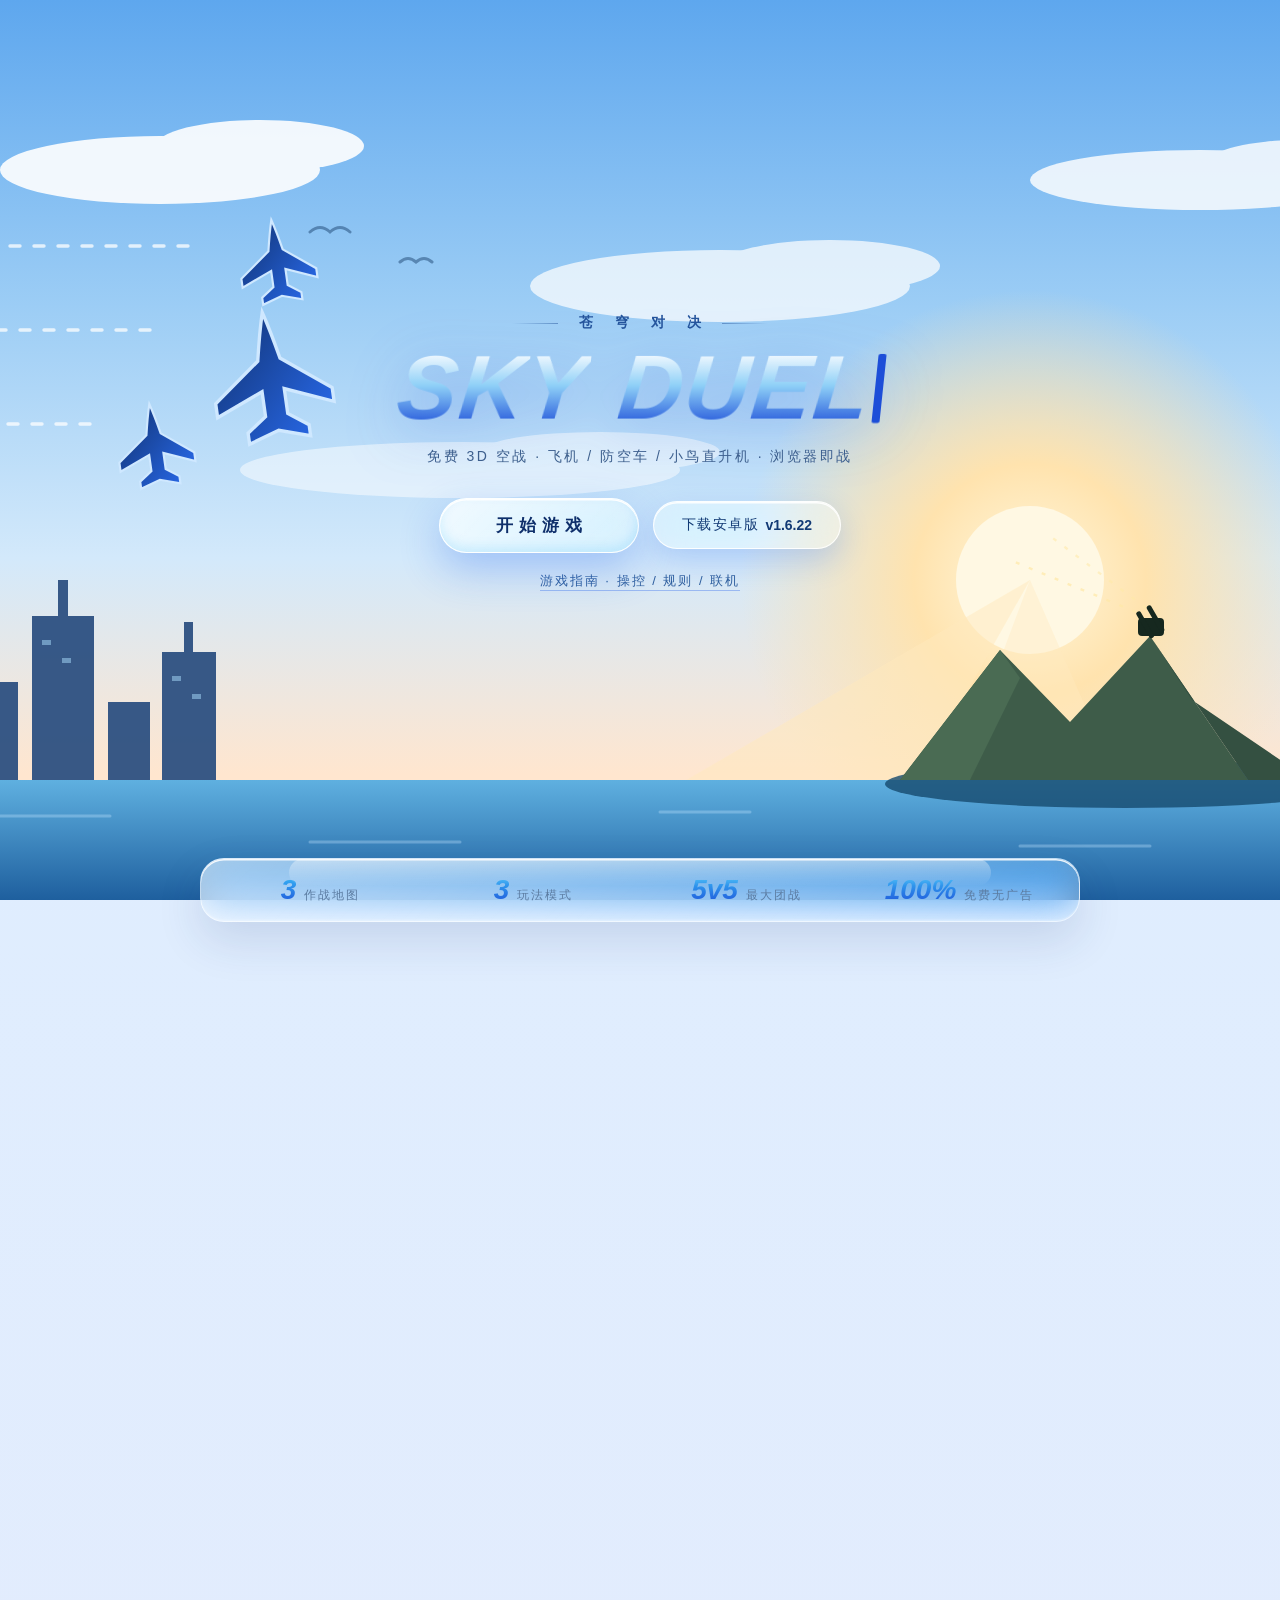
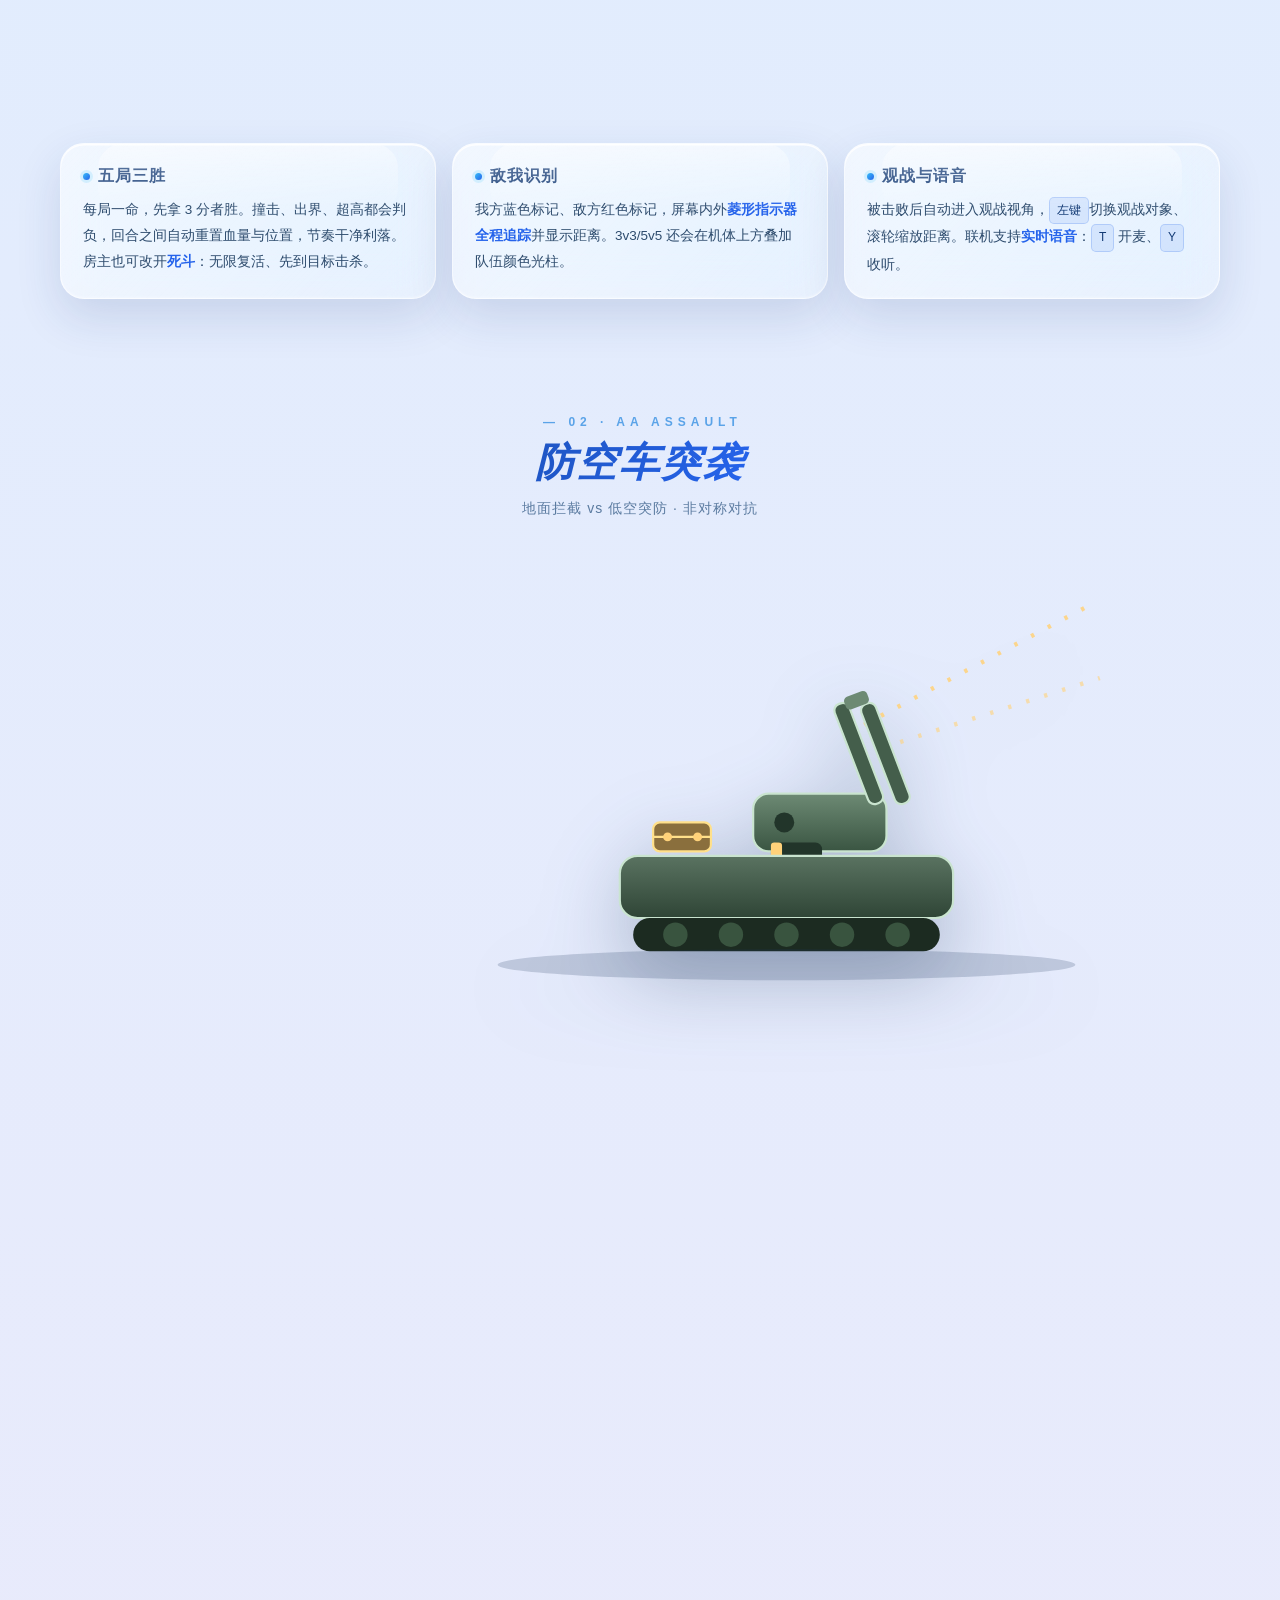
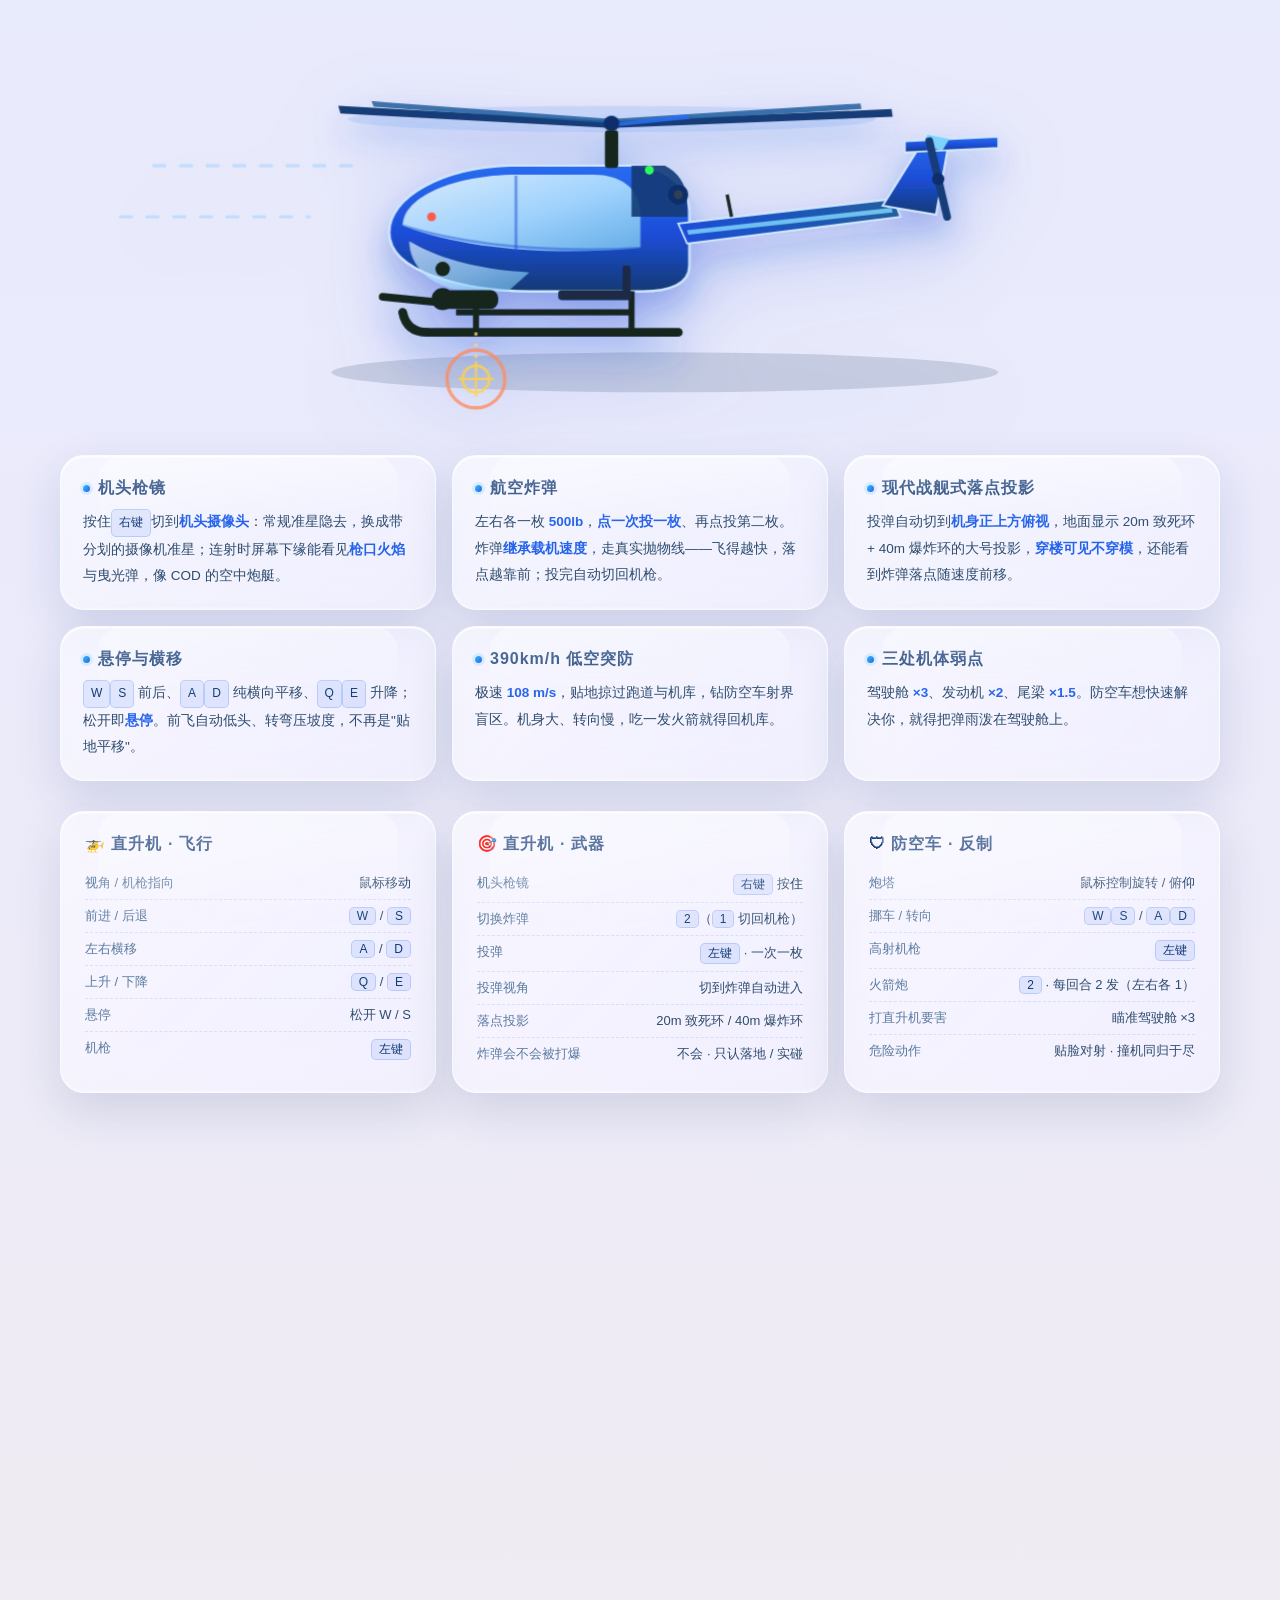
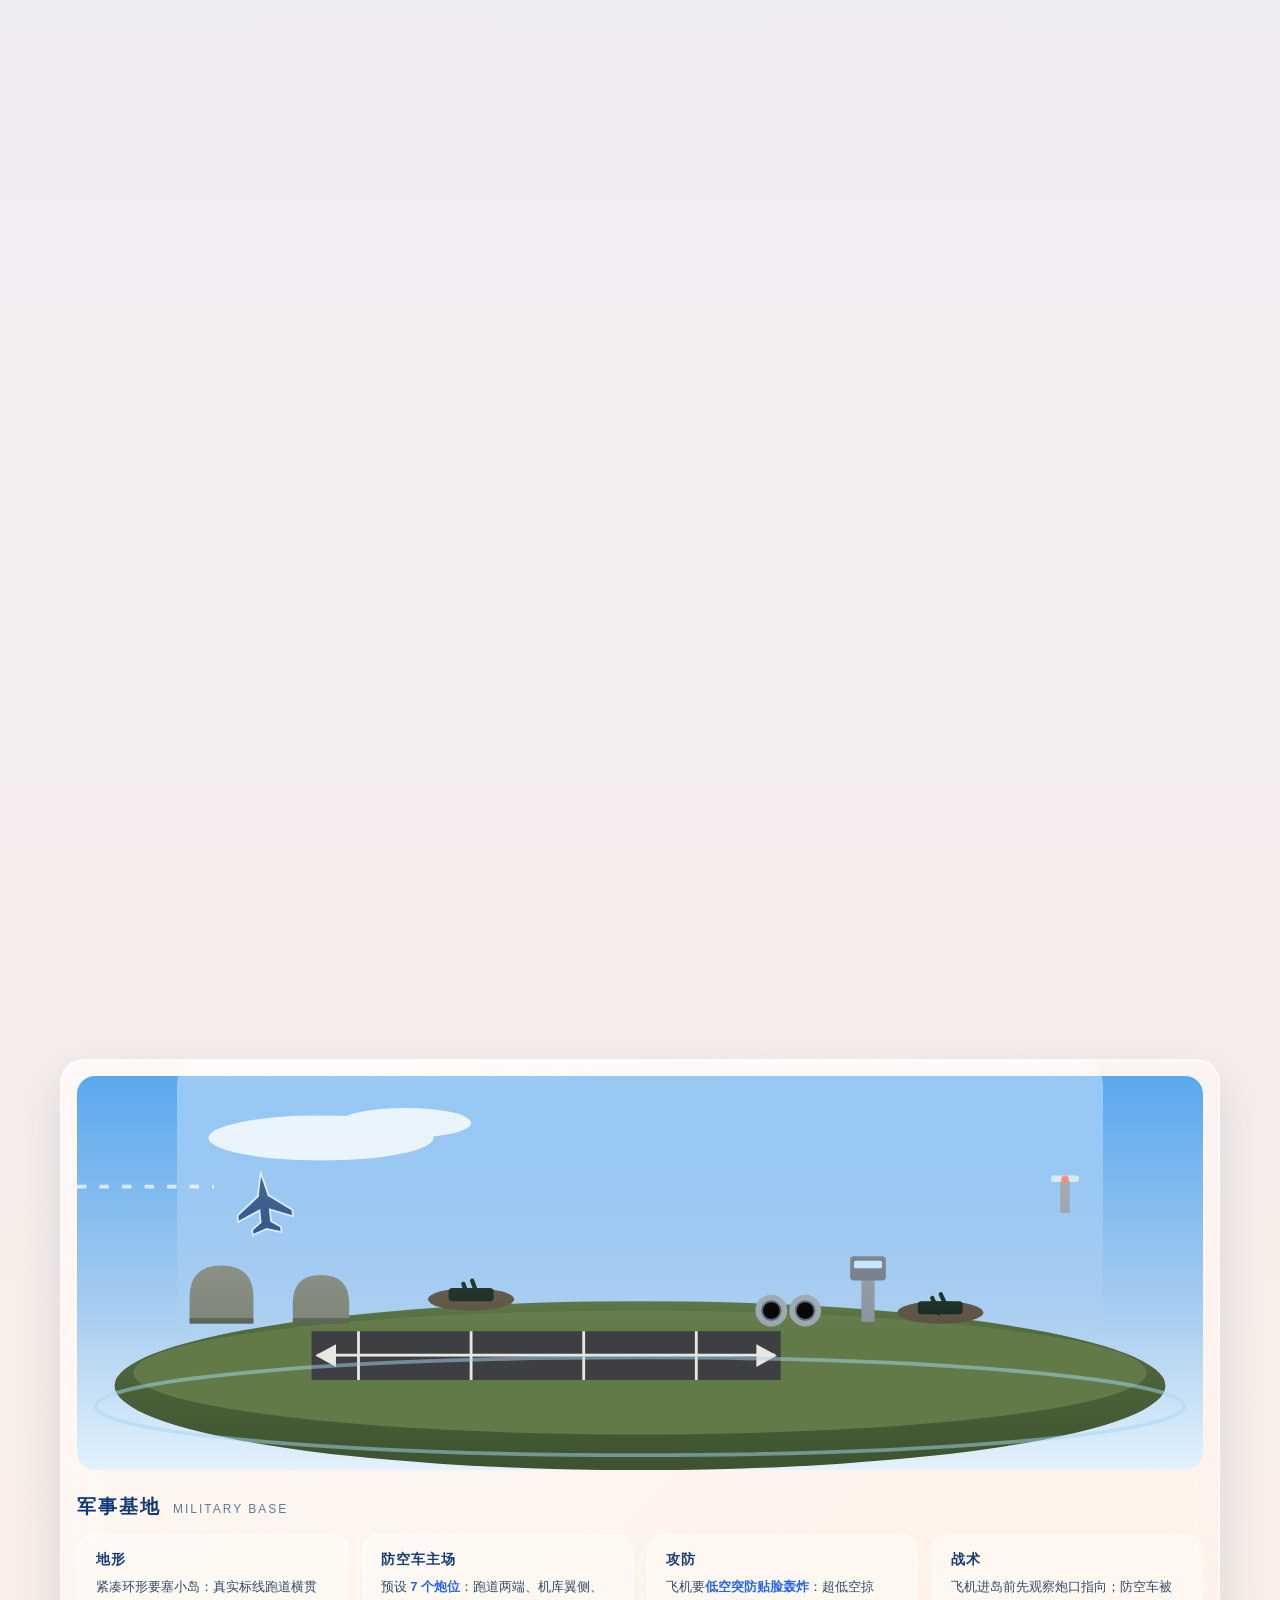
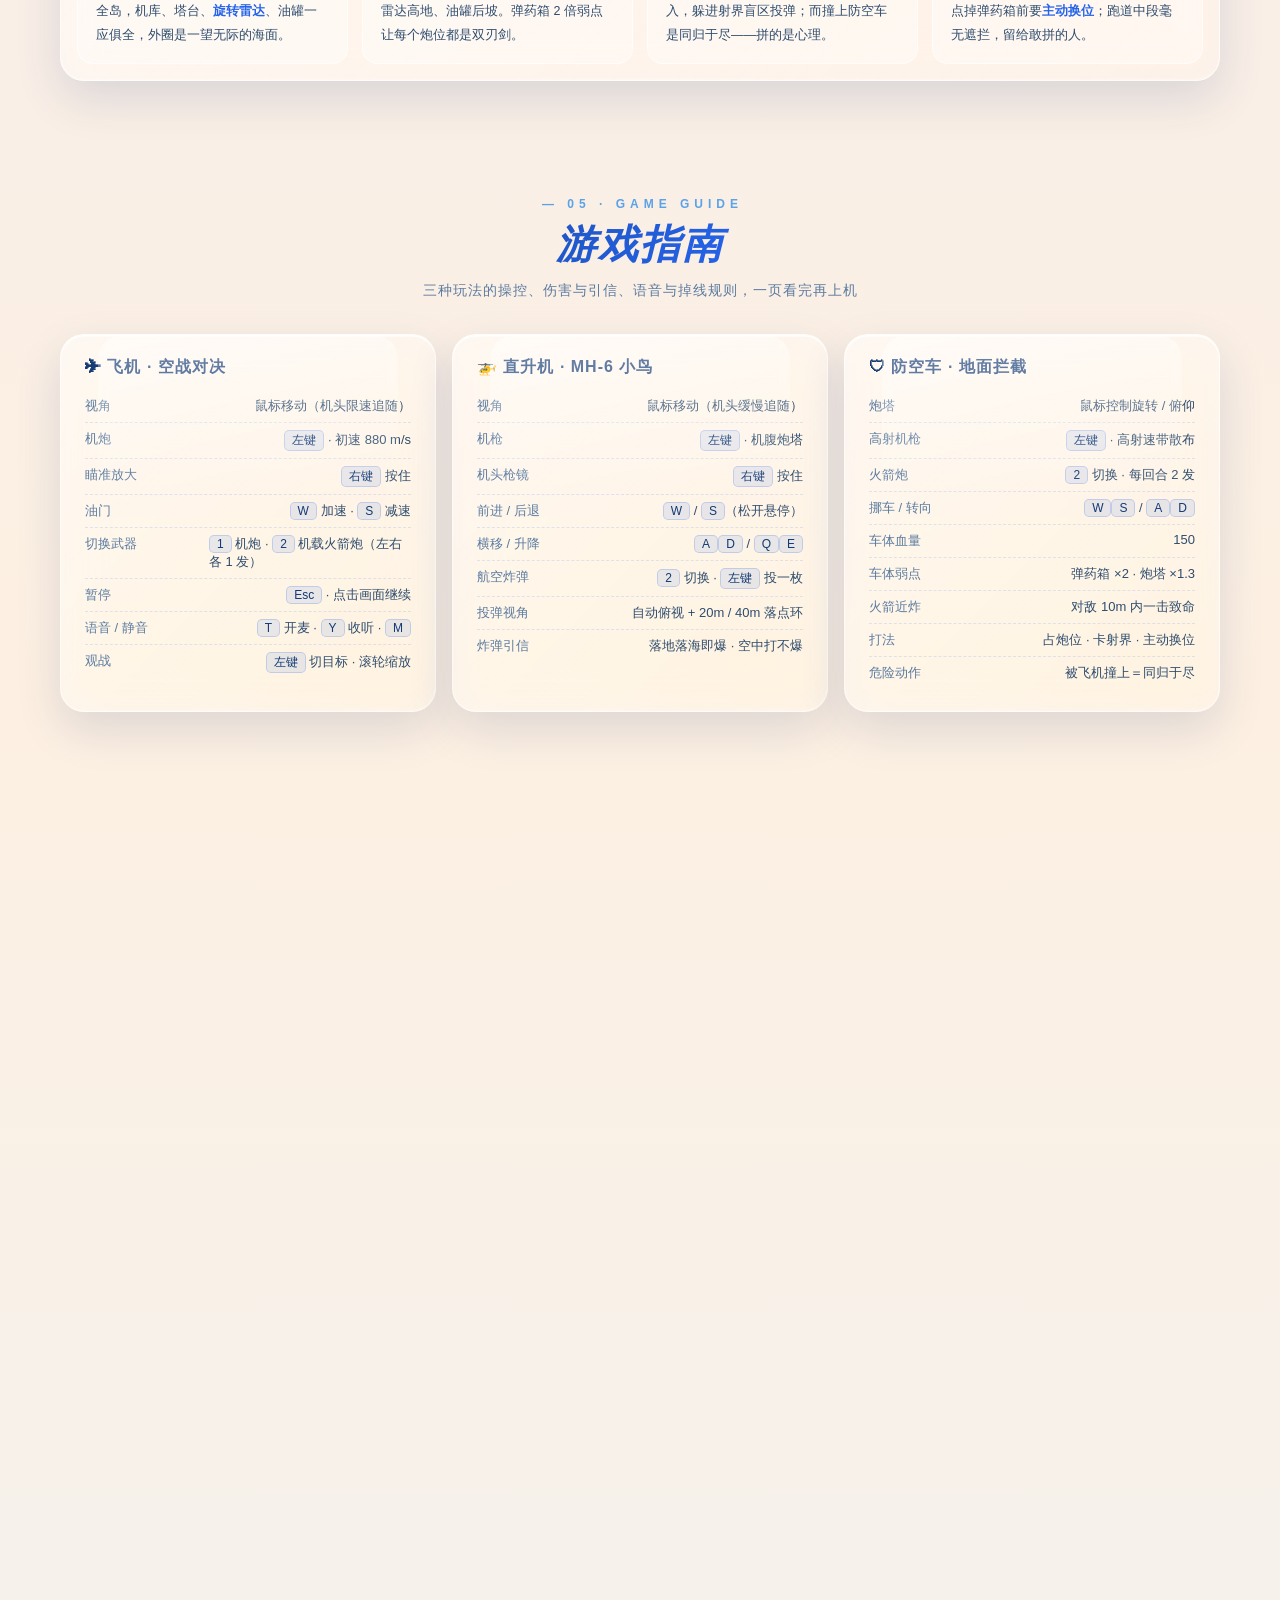
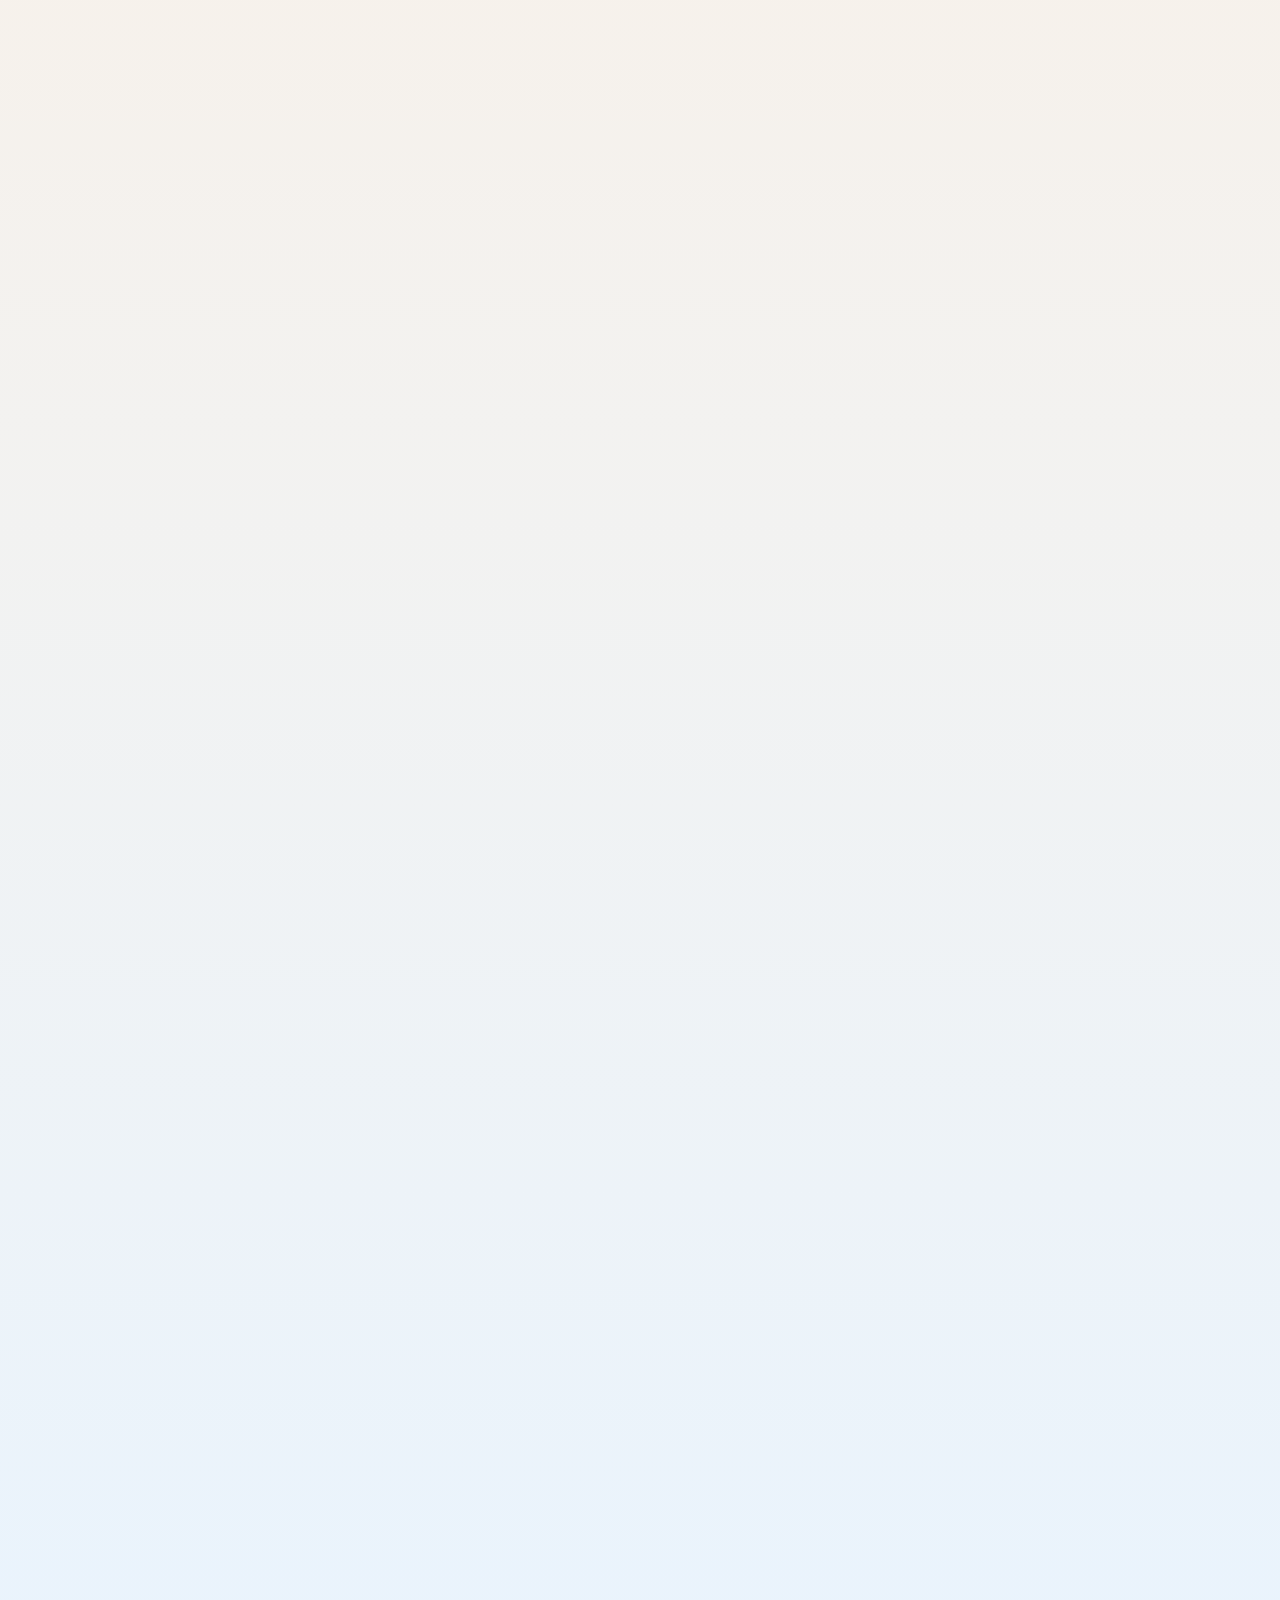
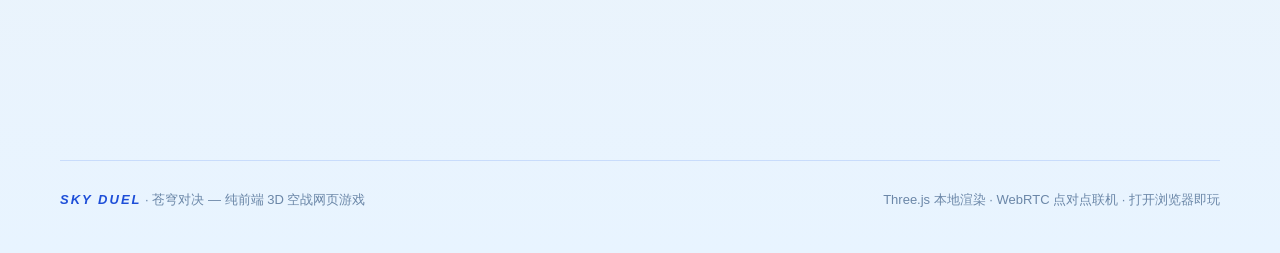
==== commit e83ddda7: "first commit: 我的小游戏" ====
--- a/index.html
+++ b/index.html
@@ -96,6 +96,11 @@
   @keyframes caretBlink{50%{opacity:0}}
   .heroSub{margin-top:14px;font-size:14px;letter-spacing:2.5px;color:#3d5f8c}
   .heroBtns{margin-top:32px;display:flex;gap:14px;justify-content:center;align-items:center;flex-wrap:wrap}
+  /* 游戏指南入口（原游戏内「帮助」按钮已移到落地页，这里给一个直达锚点） */
+  .heroGuideRow{margin-top:18px}
+  a.heroGuide{font-size:13px;letter-spacing:2px;color:#2f5f9e;text-decoration:none;
+    border-bottom:1px solid rgba(37,99,235,.35);padding-bottom:2px;transition:color .2s,border-color .2s}
+  a.heroGuide:hover{color:#123a75;border-color:#2563eb}
   a.dlBtn{display:inline-flex;align-items:center;gap:6px;cursor:pointer;text-decoration:none;
     font-size:14px;letter-spacing:1.5px;color:#123a75;padding:14px 28px;border-radius:999px;
     background:rgba(255,255,255,.4);
@@ -337,7 +342,8 @@
     <div class="heroCn">苍 穹 对 决</div>
     <h1 class="heroTitle" id="heroTitle" aria-label="SKY DUEL"><span class="caret"></span></h1>
     <div class="heroSub">免费 3D 空战 · 飞机 / 防空车 / 小鸟直升机 · 浏览器即战</div>
-    <div class="heroBtns"><a class="startBtn" id="btnStartGame" href="/play/">开始游戏</a><a class="dlBtn" id="apkDownload" href="https://game.4365754.xyz/苍穹对决v0.3.14.apk" data-apk-link title="下载安卓版安装包"><span>下载安卓版</span> <b data-apk-ver>v0.3.14</b></a></div>
+    <div class="heroBtns"><a class="startBtn" id="btnStartGame" href="/play/">开始游戏</a><a class="dlBtn" id="apkDownload" href="https://game.4365754.xyz/苍穹对决v1.6.22.apk" data-apk-link title="下载安卓版安装包"><span>下载安卓版</span> <b data-apk-ver>v1.6.22</b></a></div>
+    <div class="heroGuideRow"><a class="heroGuide" href="#guide">游戏指南 · 操控 / 规则 / 联机</a></div>
   </div>
 </section>
 
@@ -379,11 +385,11 @@
     <div class="featCard glass liftable reveal"><h3><i></i>视角领先操控</h3>
       <p>鼠标 / 触屏滑动控制视角，飞机以<b>最大转向速率追赶视角</b>。小准星是视角方向，大准星是机头朝向，两圈重合即完全跟随——既有手感上限，又不会变成不真实的 1:1 甩尾。</p></div>
     <div class="featCard glass liftable reveal d1"><h3><i></i>弱点打击系统</h3>
-      <p>驾驶舱命中 <b>3 倍伤害</b>，机身其余部位 1 倍。一刀一枪的位置感直接决定胜负，缠斗里抢的是角度而不是手速。</p></div>
+      <p>驾驶舱 <b>3 倍伤害</b>、发动机 <b>2.5 倍</b>、两翼 <b>2 倍</b>，机身 1 倍。一刀一枪的位置感直接决定胜负，缠斗里抢的是角度而不是手速。</p></div>
     <div class="featCard glass liftable reveal d2"><h3><i></i>爆炸与震屏</h3>
       <p>击败瞬间<b>爆炸粒子 + 冲击波 + 屏幕震动</b>三连反馈，配合 Web Audio 实时合成的音效，坠毁的重量感拉满。</p></div>
     <div class="featCard glass liftable reveal"><h3><i></i>五局三胜</h3>
-      <p>每局一命，先拿 3 分者胜。撞击、出界、超高都会判负，回合之间自动重置血量与位置，节奏干净利落。</p></div>
+      <p>每局一命，先拿 3 分者胜。撞击、出界、超高都会判负，回合之间自动重置血量与位置，节奏干净利落。房主也可改开<b>死斗</b>：无限复活、先到目标击杀。</p></div>
     <div class="featCard glass liftable reveal d1"><h3><i></i>敌我识别</h3>
       <p>我方蓝色标记、敌方红色标记，屏幕内外<b>菱形指示器全程追踪</b>并显示距离。3v3/5v5 还会在机体上方叠加队伍颜色光柱。</p></div>
     <div class="featCard glass liftable reveal d2"><h3><i></i>观战与语音</h3>
@@ -428,7 +434,7 @@
     <div class="featCard glass liftable reveal"><h3><i></i>双管高射机枪</h3>
       <p><b>低伤害 + 高射速 + 散布</b>的弹幕武器。不需要精准点射，要用一片弹雨封锁敌机的航线，打的是提前量而不是反应。</p></div>
     <div class="featCard glass liftable reveal d1"><h3><i></i>三档弱点伤害</h3>
-      <p>弹药箱 <b>×2</b>、炮塔 <b>×1.3</b>、车体 <b>×1</b>，车体血量 120。守住弹药箱是活下去的关键，被点掉后容错急速下降。</p></div>
+      <p>弹药箱 <b>×2</b>、炮塔 <b>×1.3</b>、车体 <b>×1</b>，车体血量 150。守住弹药箱是活下去的关键，被点掉后容错急速下降。</p></div>
     <div class="featCard glass liftable reveal d2"><h3><i></i>溅射弹药</h3>
       <p>机炮弹药会在<b>近车与落地爆炸</b>时产生范围伤，躲在机库后、贴脸对枪都不再安全——站位同样是博弈的一部分。</p></div>
     <div class="featCard glass liftable reveal"><h3><i></i>固定点位博弈</h3>
@@ -537,8 +543,8 @@
       <p>投弹自动切到<b>机身正上方俯视</b>，地面显示 20m 致死环 + 40m 爆炸环的大号投影，<b>穿楼可见不穿模</b>，还能看到炸弹落点随速度前移。</p></div>
     <div class="featCard glass liftable reveal"><h3><i></i>悬停与横移</h3>
       <p><kbd>W</kbd><kbd>S</kbd> 前后、<kbd>A</kbd><kbd>D</kbd> 纯横向平移、<kbd>Q</kbd><kbd>E</kbd> 升降；松开即<b>悬停</b>。前飞自动低头、转弯压坡度，不再是"贴地平移"。</p></div>
-    <div class="featCard glass liftable reveal d1"><h3><i></i>400km/h 低空突防</h3>
-      <p>极速 <b>111 m/s</b>，贴地掠过跑道与机库，钻防空车射界盲区。机身大、转向慢，吃一发火箭就得回机库。</p></div>
+    <div class="featCard glass liftable reveal d1"><h3><i></i>390km/h 低空突防</h3>
+      <p>极速 <b>108 m/s</b>，贴地掠过跑道与机库，钻防空车射界盲区。机身大、转向慢，吃一发火箭就得回机库。</p></div>
     <div class="featCard glass liftable reveal d2"><h3><i></i>三处机体弱点</h3>
       <p>驾驶舱 <b>×3</b>、发动机 <b>×2</b>、尾梁 <b>×1.5</b>。防空车想快速解决你，就得把弹雨泼在驾驶舱上。</p></div>
   </div>
@@ -560,14 +566,14 @@
       <div class="ctrlRow"><span>投弹</span><span><kbd>左键</kbd> · 一次一枚</span></div>
       <div class="ctrlRow"><span>投弹视角</span><span>切到炸弹自动进入</span></div>
       <div class="ctrlRow"><span>落点投影</span><span>20m 致死环 / 40m 爆炸环</span></div>
-      <div class="ctrlRow"><span>炸弹被弹幕打中</span><span>空中提前引爆</span></div>
+      <div class="ctrlRow"><span>炸弹会不会被打爆</span><span>不会 · 只认落地 / 实碰</span></div>
     </div>
     <div class="ctrlCard glass reveal d2">
       <h3>🛡 防空车 · 反制</h3>
       <div class="ctrlRow"><span>炮塔</span><span>鼠标控制旋转 / 俯仰</span></div>
       <div class="ctrlRow"><span>挪车 / 转向</span><span><kbd>W</kbd><kbd>S</kbd> / <kbd>A</kbd><kbd>D</kbd></span></div>
       <div class="ctrlRow"><span>高射机枪</span><span><kbd>左键</kbd></span></div>
-      <div class="ctrlRow"><span>火箭炮</span><span><kbd>2</kbd> · 每回合 1 发</span></div>
+      <div class="ctrlRow"><span>火箭炮</span><span><kbd>2</kbd> · 每回合 2 发（左右各 1）</span></div>
       <div class="ctrlRow"><span>打直升机要害</span><span>瞄准驾驶舱 ×3</span></div>
       <div class="ctrlRow"><span>危险动作</span><span>贴脸对射 · 撞机同归于尽</span></div>
     </div>
@@ -701,33 +707,116 @@
   </div>
 </section>
 
-<!-- ============ 04 操控指南 ============ -->
-<section class="lsec">
-  <div class="lsecHead reveal"><div class="lsecNo">— 05 · CONTROLS</div>
-    <h2 class="lsecTitle">操作说明</h2>
-    <div class="lsecDesc">电脑键鼠与手机触屏，两套操作都按端游 / 手游标配设计</div></div>
+<!-- ============ 05 游戏指南 ============ -->
+<section class="lsec" id="guide">
+  <div class="lsecHead reveal"><div class="lsecNo">— 05 · GAME GUIDE</div>
+    <h2 class="lsecTitle">游戏指南</h2>
+    <div class="lsecDesc">三种玩法的操控、伤害与引信、语音与掉线规则，一页看完再上机</div></div>
+
   <div class="ctrlGrid">
     <div class="ctrlCard glass reveal">
-      <h3>✈ 飞机（空战模式）</h3>
-      <div class="ctrlRow"><span>视角</span><span>鼠标移动</span></div>
-      <div class="ctrlRow"><span>机炮</span><span><kbd>左键</kbd></span></div>
+      <h3>✈ 飞机 · 空战对决</h3>
+      <div class="ctrlRow"><span>视角</span><span>鼠标移动（机头限速追随）</span></div>
+      <div class="ctrlRow"><span>机炮</span><span><kbd>左键</kbd> · 初速 880 m/s</span></div>
       <div class="ctrlRow"><span>瞄准放大</span><span><kbd>右键</kbd> 按住</span></div>
-      <div class="ctrlRow"><span>加速 / 减速</span><span><kbd>W</kbd> / <kbd>S</kbd></span></div>
-      <div class="ctrlRow"><span>暂停</span><span><kbd>Esc</kbd>（点击画面继续）</span></div>
-      <div class="ctrlRow"><span>语音</span><span><kbd>T</kbd> 开麦 · <kbd>Y</kbd> 收听</span></div>
-      <div class="ctrlRow"><span>全局静音</span><span><kbd>M</kbd></span></div>
-      <div class="ctrlRow"><span>观战</span><span><kbd>左键</kbd> 切目标 · <kbd>滚轮</kbd> 缩放</span></div>
+      <div class="ctrlRow"><span>油门</span><span><kbd>W</kbd> 加速 · <kbd>S</kbd> 减速</span></div>
+      <div class="ctrlRow"><span>切换武器</span><span><kbd>1</kbd> 机炮 · <kbd>2</kbd> 机载火箭炮（左右各 1 发）</span></div>
+      <div class="ctrlRow"><span>暂停</span><span><kbd>Esc</kbd> · 点击画面继续</span></div>
+      <div class="ctrlRow"><span>语音 / 静音</span><span><kbd>T</kbd> 开麦 · <kbd>Y</kbd> 收听 · <kbd>M</kbd></span></div>
+      <div class="ctrlRow"><span>观战</span><span><kbd>左键</kbd> 切目标 · 滚轮缩放</span></div>
     </div>
     <div class="ctrlCard glass reveal d1">
-      <h3>📱 手机端 / 防空车</h3>
-      <div class="ctrlRow"><span>摇杆上下</span><span>加速 / 减速</span></div>
-      <div class="ctrlRow"><span>摇杆左右</span><span>左飞 / 右飞</span></div>
-      <div class="ctrlRow"><span>屏幕滑动</span><span>控制视角 / 炮塔</span></div>
-      <div class="ctrlRow"><span>右侧按键</span><span>开火 / 瞄准</span></div>
-      <div class="ctrlRow"><span>防空车挪车</span><span><kbd>W</kbd><kbd>S</kbd> 前后 · <kbd>A</kbd><kbd>D</kbd> 转向</span></div>
-      <div class="ctrlRow"><span>防空车开火</span><span><kbd>左键</kbd> 双管高射机枪</span></div>
-      <div class="ctrlRow"><span>撞击规则</span><span>撞海撞地撞楼即毁 · 飞机相撞不分敌我同归于尽</span></div>
-      <div class="ctrlRow"><span>出界与超高</span><span>警告后持续掉血</span></div>
+      <h3>🚁 直升机 · MH-6 小鸟</h3>
+      <div class="ctrlRow"><span>视角</span><span>鼠标移动（机头缓慢追随）</span></div>
+      <div class="ctrlRow"><span>机枪</span><span><kbd>左键</kbd> · 机腹炮塔</span></div>
+      <div class="ctrlRow"><span>机头枪镜</span><span><kbd>右键</kbd> 按住</span></div>
+      <div class="ctrlRow"><span>前进 / 后退</span><span><kbd>W</kbd> / <kbd>S</kbd>（松开悬停）</span></div>
+      <div class="ctrlRow"><span>横移 / 升降</span><span><kbd>A</kbd><kbd>D</kbd> / <kbd>Q</kbd><kbd>E</kbd></span></div>
+      <div class="ctrlRow"><span>航空炸弹</span><span><kbd>2</kbd> 切换 · <kbd>左键</kbd> 投一枚</span></div>
+      <div class="ctrlRow"><span>投弹视角</span><span>自动俯视 + 20m / 40m 落点环</span></div>
+      <div class="ctrlRow"><span>炸弹引信</span><span>落地落海即爆 · 空中打不爆</span></div>
+    </div>
+    <div class="ctrlCard glass reveal d2">
+      <h3>🛡 防空车 · 地面拦截</h3>
+      <div class="ctrlRow"><span>炮塔</span><span>鼠标控制旋转 / 俯仰</span></div>
+      <div class="ctrlRow"><span>高射机枪</span><span><kbd>左键</kbd> · 高射速带散布</span></div>
+      <div class="ctrlRow"><span>火箭炮</span><span><kbd>2</kbd> 切换 · 每回合 2 发</span></div>
+      <div class="ctrlRow"><span>挪车 / 转向</span><span><kbd>W</kbd><kbd>S</kbd> / <kbd>A</kbd><kbd>D</kbd></span></div>
+      <div class="ctrlRow"><span>车体血量</span><span>150</span></div>
+      <div class="ctrlRow"><span>车体弱点</span><span>弹药箱 ×2 · 炮塔 ×1.3</span></div>
+      <div class="ctrlRow"><span>火箭近炸</span><span>对敌 10m 内一击致命</span></div>
+      <div class="ctrlRow"><span>打法</span><span>占炮位 · 卡射界 · 主动换位</span></div>
+      <div class="ctrlRow"><span>危险动作</span><span>被飞机撞上＝同归于尽</span></div>
+    </div>
+    <div class="ctrlCard glass reveal">
+      <h3>📱 手机端（安卓 App）</h3>
+      <div class="ctrlRow"><span>左摇杆</span><span>飞机：俯仰 + 转向<br>直升机：前后 + 横移</span></div>
+      <div class="ctrlRow"><span>加速 / 减速键</span><span>飞机＝油门 · 直升机＝升降</span></div>
+      <div class="ctrlRow"><span>屏幕拖动</span><span>控制视角 / 炮塔</span></div>
+      <div class="ctrlRow"><span>右侧按键</span><span>开火 · 瞄准 · 武器切换</span></div>
+      <div class="ctrlRow"><span>语音</span><span>右上角「麦克风 / 收听」按钮</span></div>
+      <div class="ctrlRow"><span>网页版</span><span>仅桌面键鼠，手机请装安卓版</span></div>
+    </div>
+    <div class="ctrlCard glass reveal d1">
+      <h3>⚔ 伤害与弱点</h3>
+      <div class="ctrlRow"><span>撞击</span><span>撞海 / 撞地 / 撞楼即毁</span></div>
+      <div class="ctrlRow"><span>飞机相撞</span><span>不分敌我，同归于尽</span></div>
+      <div class="ctrlRow"><span>飞机弱点</span><span>驾驶舱 ×3 · 发动机 ×2.5<br>机翼 ×2</span></div>
+      <div class="ctrlRow"><span>直升机弱点</span><span>驾驶舱 ×3 · 发动机 ×2<br>尾梁 ×1.5</span></div>
+      <div class="ctrlRow"><span>防空车弱点</span><span>弹药箱 ×2 · 炮塔 ×1.3</span></div>
+      <div class="ctrlRow"><span>机炮溅射</span><span>防空车 / 直升机模式落点带范围伤</span></div>
+      <div class="ctrlRow"><span>出界 / 超高</span><span>警告后持续掉血</span></div>
+    </div>
+    <div class="ctrlCard glass reveal d2">
+      <h3>💥 引信与爆炸</h3>
+      <div class="ctrlRow"><span>火箭 · 对敌</span><span>10m 近炸，一击致命</span></div>
+      <div class="ctrlRow"><span>火箭 · 对队友</span><span>没有近炸，必须实碰</span></div>
+      <div class="ctrlRow"><span>航空炸弹</span><span>没有近炸 · 20m 致死 / 40m 波及</span></div>
+      <div class="ctrlRow"><span>空中拦截</span><span>没有：子弹打不爆火箭与炸弹</span></div>
+      <div class="ctrlRow"><span>连锁引爆</span><span>没有：弹药只由发射者起爆</span></div>
+      <div class="ctrlRow"><span>误伤播报</span><span>自炸＝误伤自己 · 炸队友＝误杀</span></div>
+    </div>
+    <div class="ctrlCard glass reveal">
+      <h3>🎯 弹道物理</h3>
+      <div class="ctrlRow"><span>初速</span><span>枪口 880 m/s + 载具完整速度</span></div>
+      <div class="ctrlRow"><span>速度叠加</span><span>前进下射、后退前射、侧飞爬升同一套公式</span></div>
+      <div class="ctrlRow"><span>速度衰减</span><span>真实空气阻力，600m 剩 81%</span></div>
+      <div class="ctrlRow"><span>下坠</span><span>真实重力 9.8，600m 掉约 2.3m</span></div>
+      <div class="ctrlRow"><span>伤害衰减</span><span>按动能（速度平方），600m 剩 65%</span></div>
+      <div class="ctrlRow"><span>三种角度</span><span>向上爬高减速 · 水平下坠最大 · 向下加速</span></div>
+      <div class="ctrlRow"><span>飞机</span><span>速度沿机头，合初速 975 m/s</span></div>
+      <div class="ctrlRow"><span>火箭推进</span><span>从零点火 1s 加速到 300 m/s，随后维持</span></div>
+      <div class="ctrlRow"><span>火箭燃料</span><span>约 2.2 秒 · 尾焰只在燃烧时可见</span></div>
+      <div class="ctrlRow"><span>燃料耗尽</span><span>二次阻力缓慢减速 + 重力下坠</span></div>
+    </div>
+    <div class="ctrlCard glass reveal">
+      <h3>🔊 声音会迟到</h3>
+      <div class="ctrlRow"><span>声速</span><span>343 m/s，一圈圈向外扩散</span></div>
+      <div class="ctrlRow"><span>距离感</span><span>1km 外的爆炸约 3 秒后才听到</span></div>
+      <div class="ctrlRow"><span>多普勒</span><span>迎面更早更尖 · 背离更晚更闷</span></div>
+      <div class="ctrlRow"><span>擦身而过</span><span>子弹 / 火箭掠过有破空声</span></div>
+      <div class="ctrlRow"><span>可闻上限</span><span>枪声 900m · 爆炸 4km</span></div>
+    </div>
+    <div class="ctrlCard glass reveal d1">
+      <h3>🌐 联机与掉线</h3>
+      <div class="ctrlRow"><span>建房</span><span>6 位房间码，或邀请码 / 应答码</span></div>
+      <div class="ctrlRow"><span>规模</span><span>1v1 / 3v3 / 5v5</span></div>
+      <div class="ctrlRow"><span>流程</span><span>房主选图 → 分阵营 → 自动开局</span></div>
+      <div class="ctrlRow"><span>对局模式</span><span>歼灭（五局三胜）/ 死斗（先到目标击杀，1–100 可调）</span></div>
+      <div class="ctrlRow"><span>死斗规则</span><span>无限复活 · 无无敌时间 · 被击杀时短暂跟随击杀者</span></div>
+      <div class="ctrlRow"><span>分阵营</span><span>房主拖拽分配，45 秒超时重来</span></div>
+      <div class="ctrlRow"><span>胜负</span><span>五局三胜</span></div>
+      <div class="ctrlRow"><span>掉线</span><span>某队全员掉线＝该队判负</span></div>
+      <div class="ctrlRow"><span>房主掉线</span><span>全员判负，回大厅重组</span></div>
+    </div>
+    <div class="ctrlCard glass reveal d2">
+      <h3>🎤 语音与识别</h3>
+      <div class="ctrlRow"><span>开麦 / 收音</span><span><kbd>T</kbd> / <kbd>Y</kbd>（接通房间后可用）</span></div>
+      <div class="ctrlRow"><span>路由</span><span>非房主 → 房主 → 其他人，听不到自己</span></div>
+      <div class="ctrlRow"><span>耳机</span><span>外放会把游戏音效漏给队友</span></div>
+      <div class="ctrlRow"><span>敌我识别</span><span>队友蓝 · 敌人红，屏幕内外都跟</span></div>
+      <div class="ctrlRow"><span>击杀数</span><span>右上角，由房主权威统计</span></div>
+      <div class="ctrlRow"><span>观战</span><span>队友还在战斗时自动进入</span></div>
     </div>
   </div>
 </section>
@@ -738,7 +827,7 @@
     <h2 class="lsecTitle">创新式无服务器联机</h2>
     <div class="lsecDesc">WebRTC 点对点直连 · 房主浏览器担任权威服务器 · 市售网游手感</div></div>
   <div class="netGrid">
-    <div class="netCard glass liftable reveal">
+    <div class="netCard old glass liftable reveal">
       <h3>传统网游</h3><div class="ncSub">CLIENT → GAME SERVER → CLIENT</div>
       <svg viewBox="0 0 320 168">
         <rect x="128" y="16" width="64" height="40" rx="8" fill="#aebdd2"/>
@@ -748,7 +837,7 @@
         <g fill="#93a2b8"><circle cx="48" cy="132" r="13"/><circle cx="160" cy="132" r="13"/><circle cx="272" cy="132" r="13"/></g></svg>
       <p>每一发子弹都要绕远程服务器一圈：租机器、看机房脸色、高峰期卡顿，停服即死。</p>
     </div>
-    <div class="netCard glass liftable reveal d1">
+    <div class="netCard new glass liftable reveal d1">
       <h3>苍穹对决</h3><div class="ncSub">PLAYER ↔ PLAYER · HOST AUTHORITY</div>
       <svg viewBox="0 0 320 168">
         <g class="nline" fill="none" stroke-width="2.4">
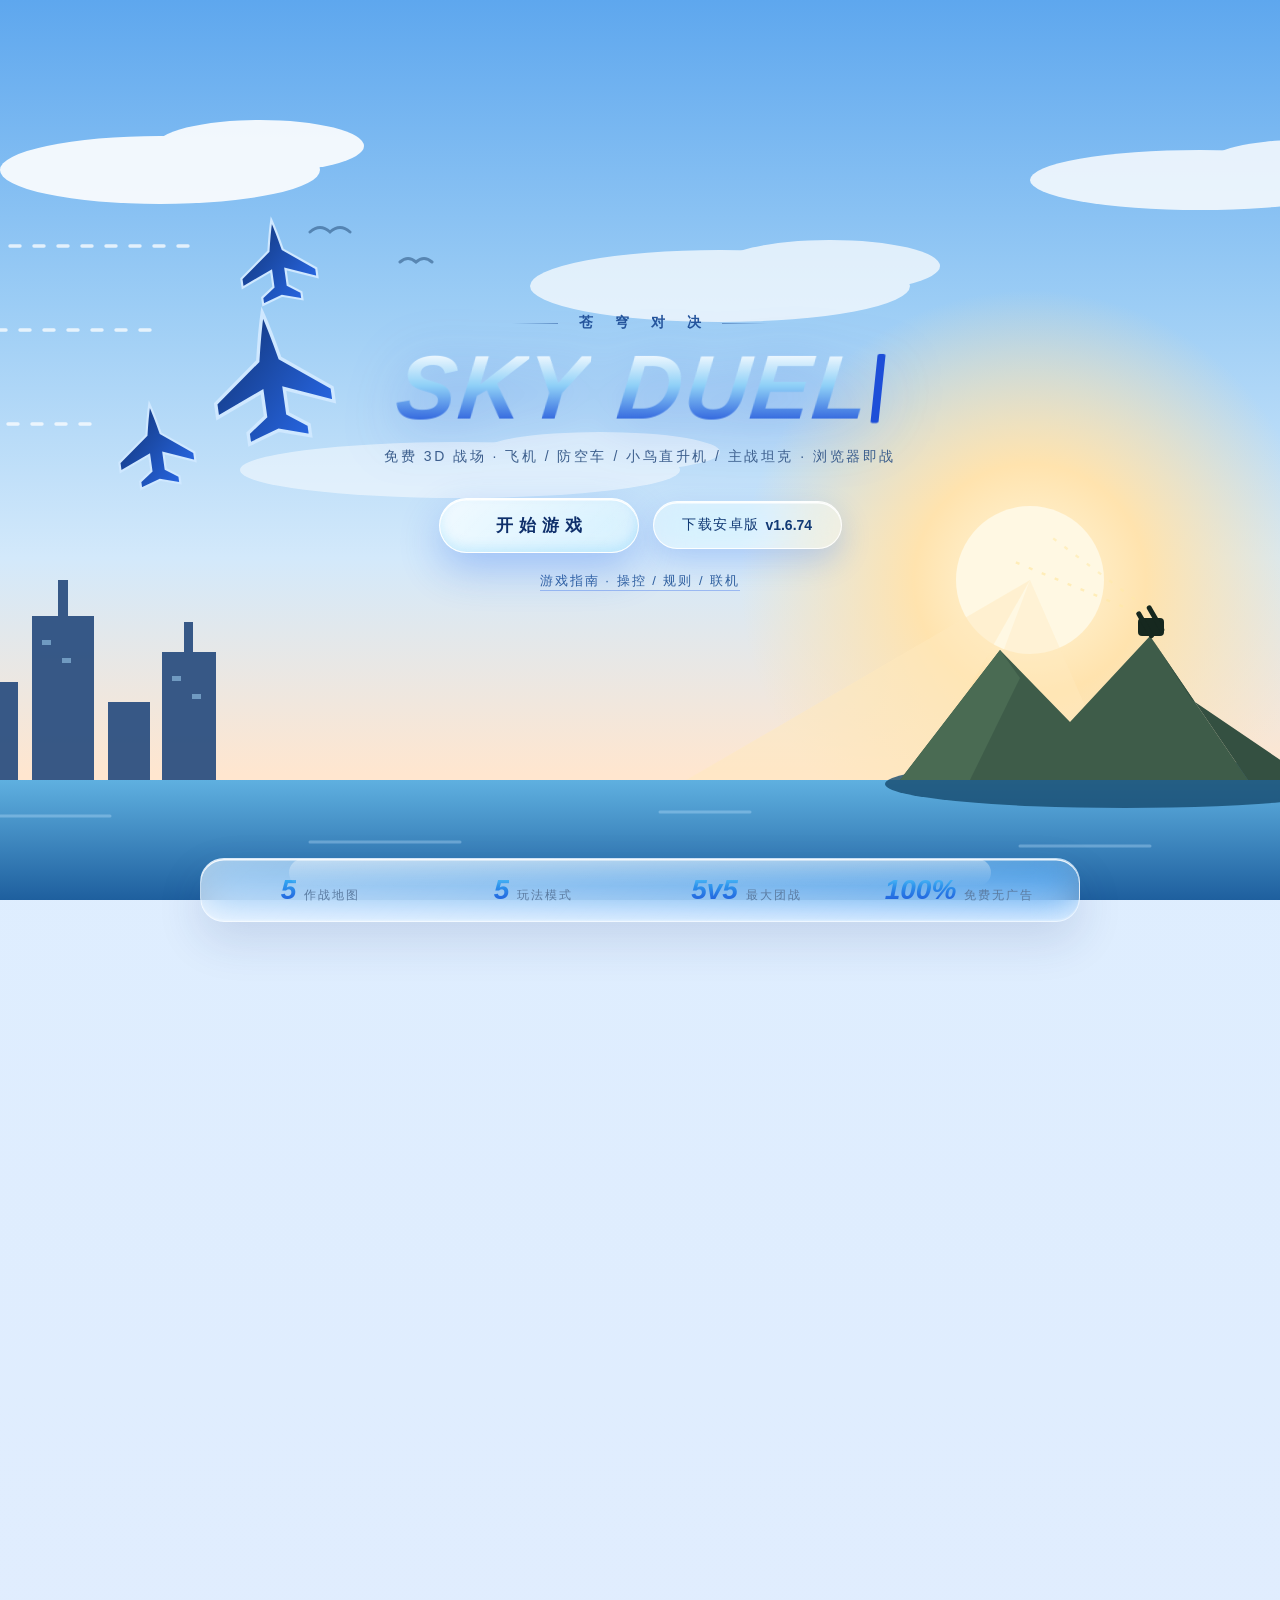
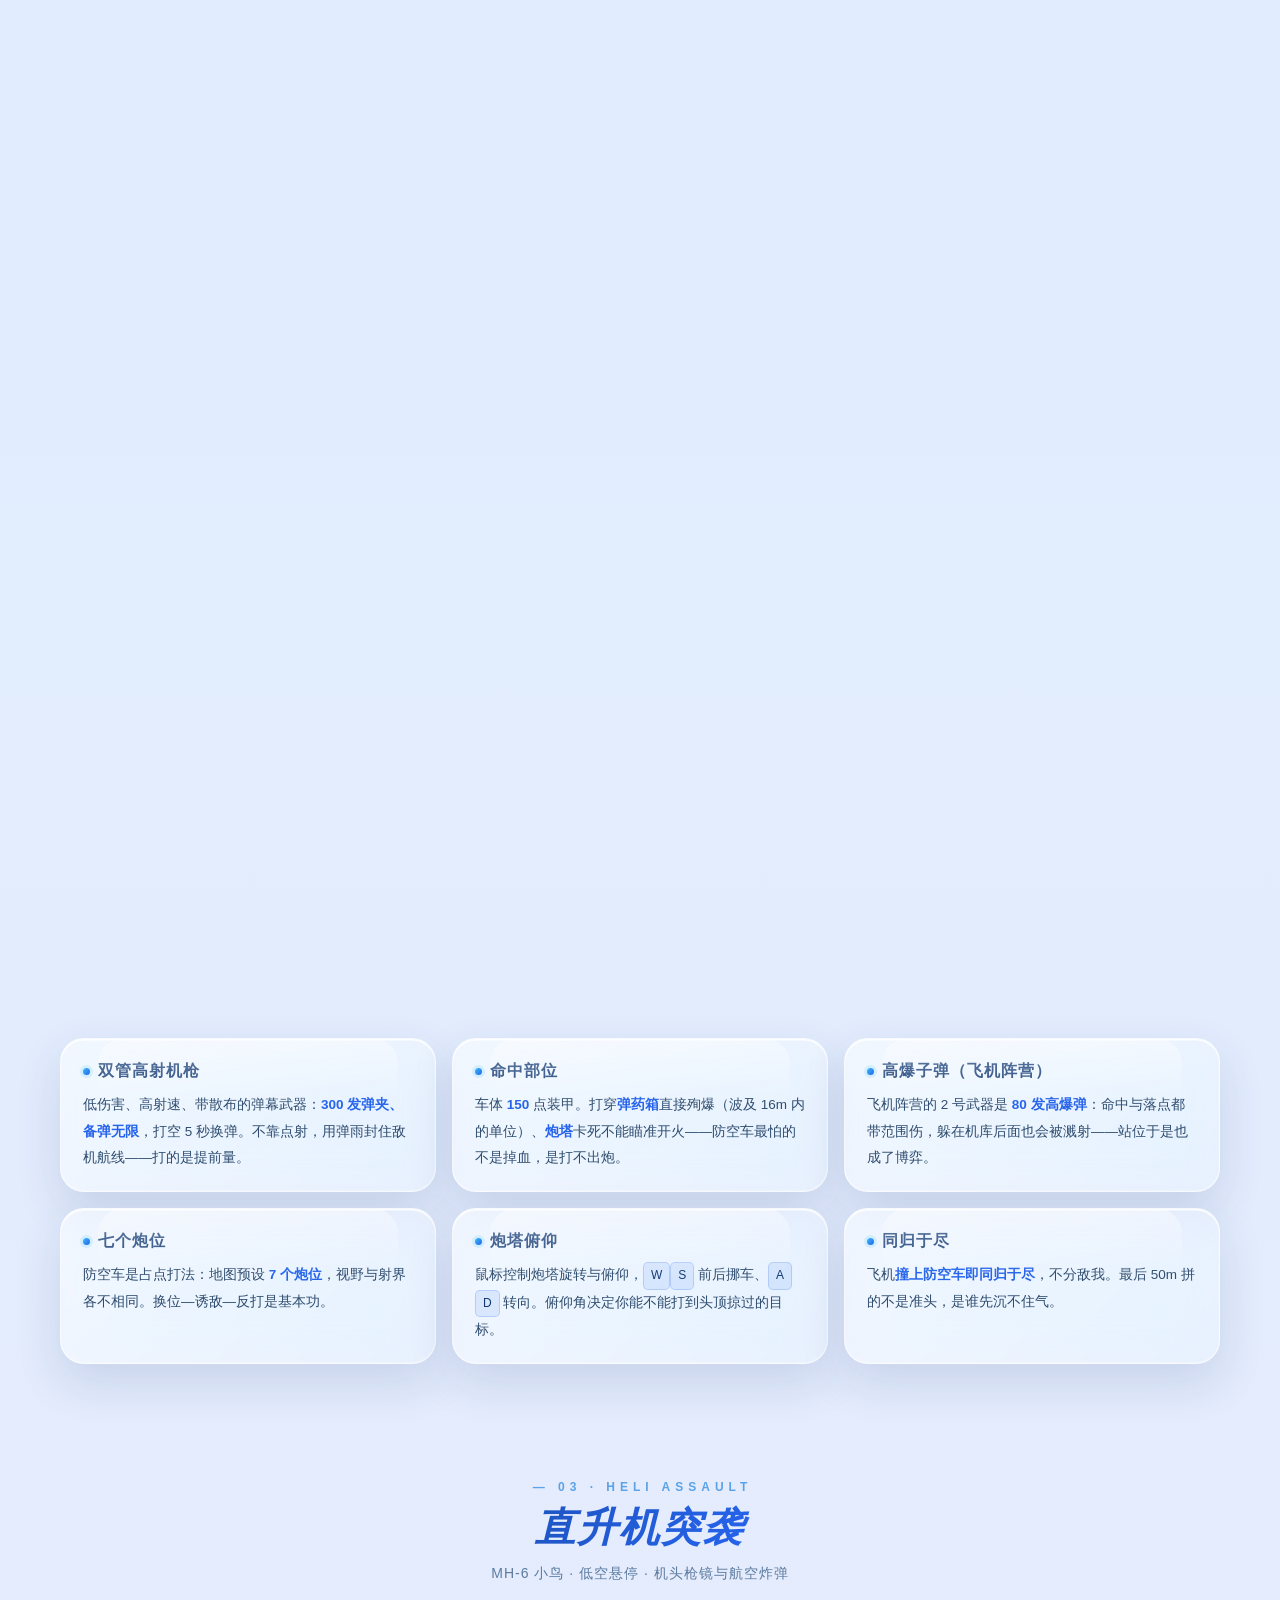
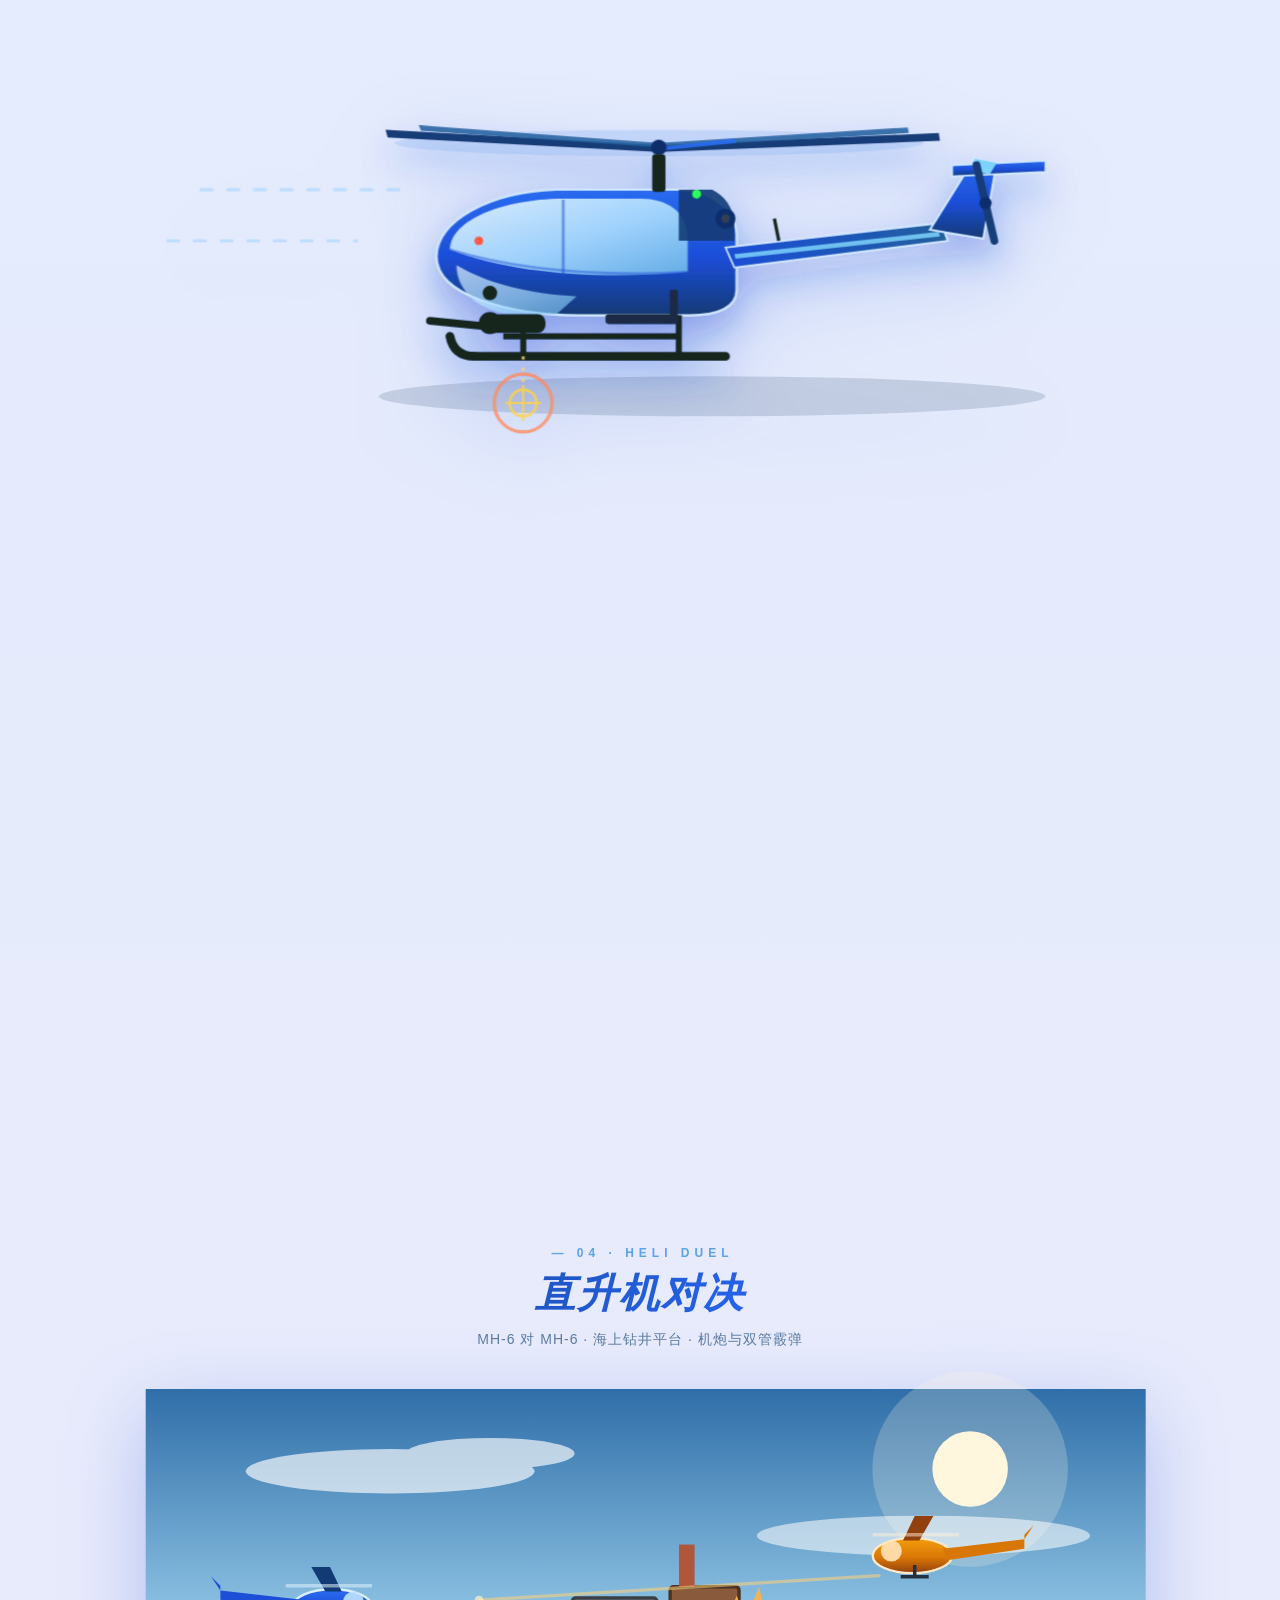
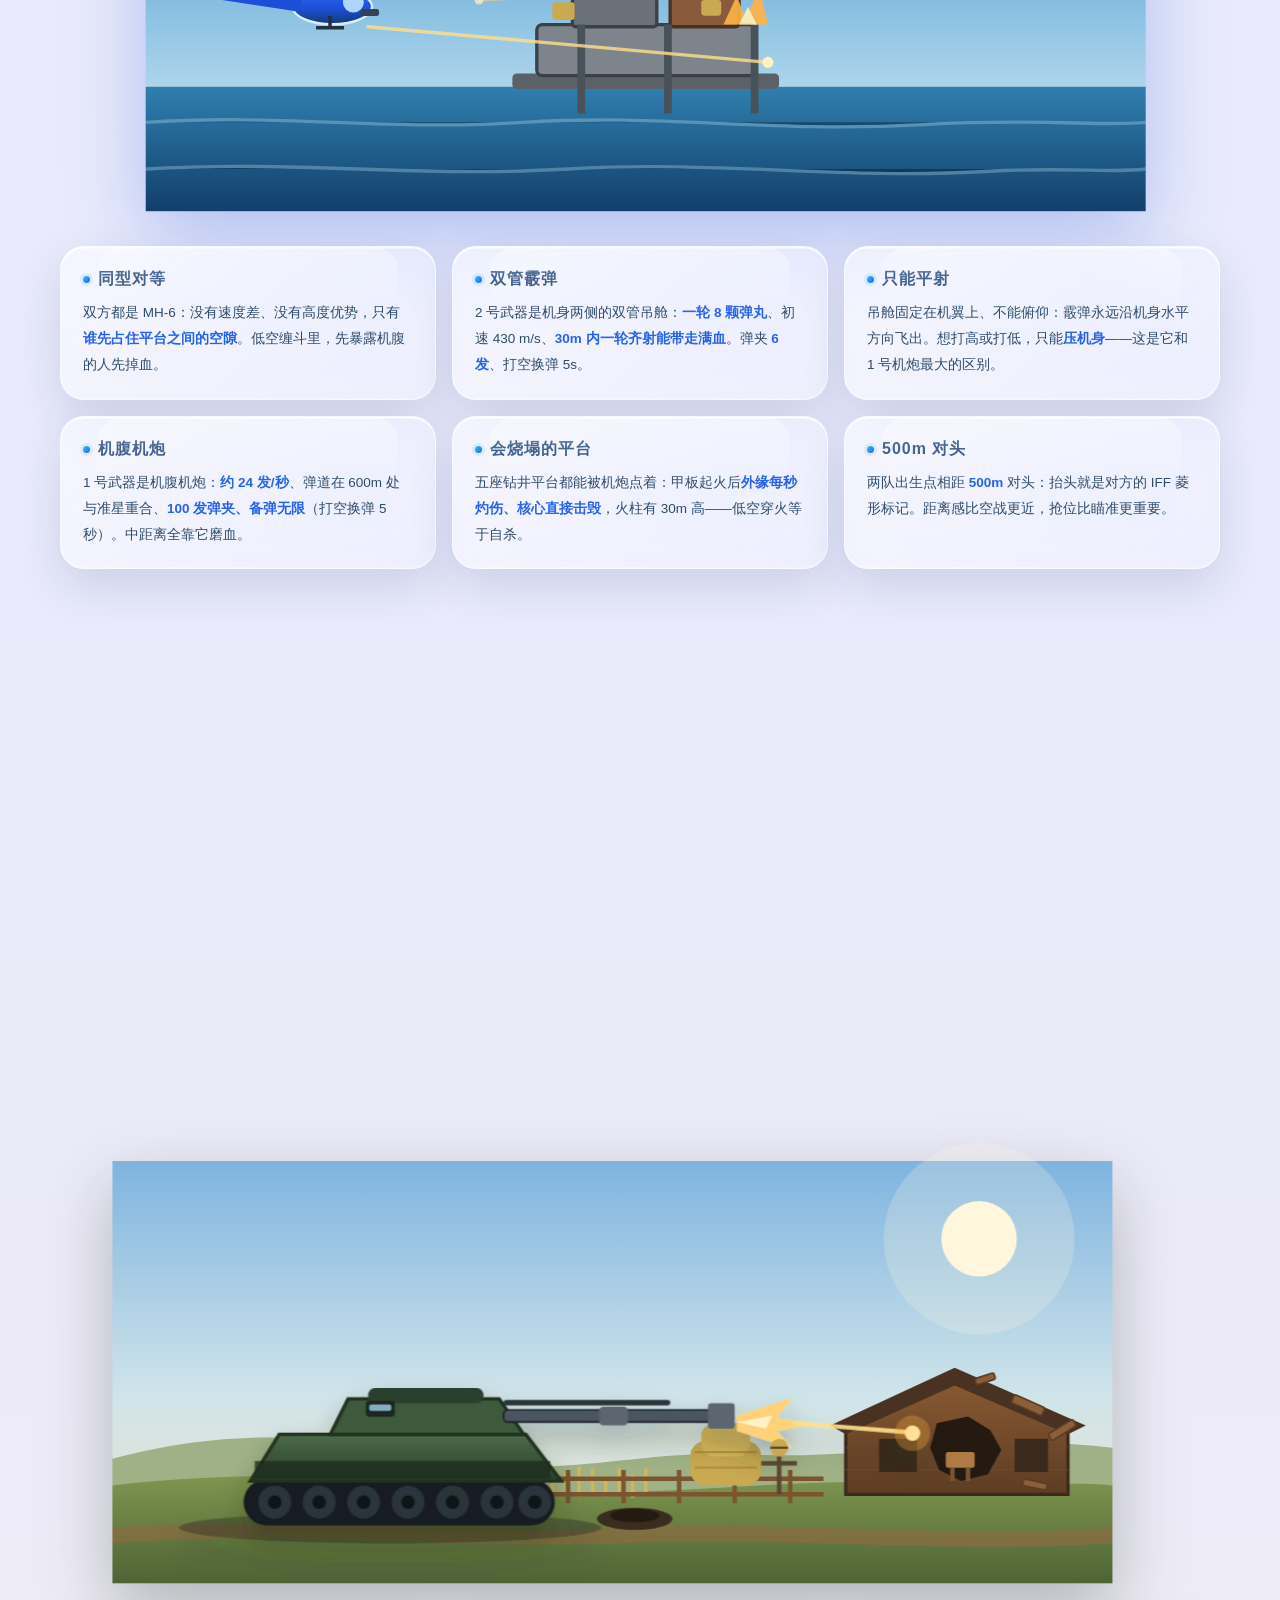
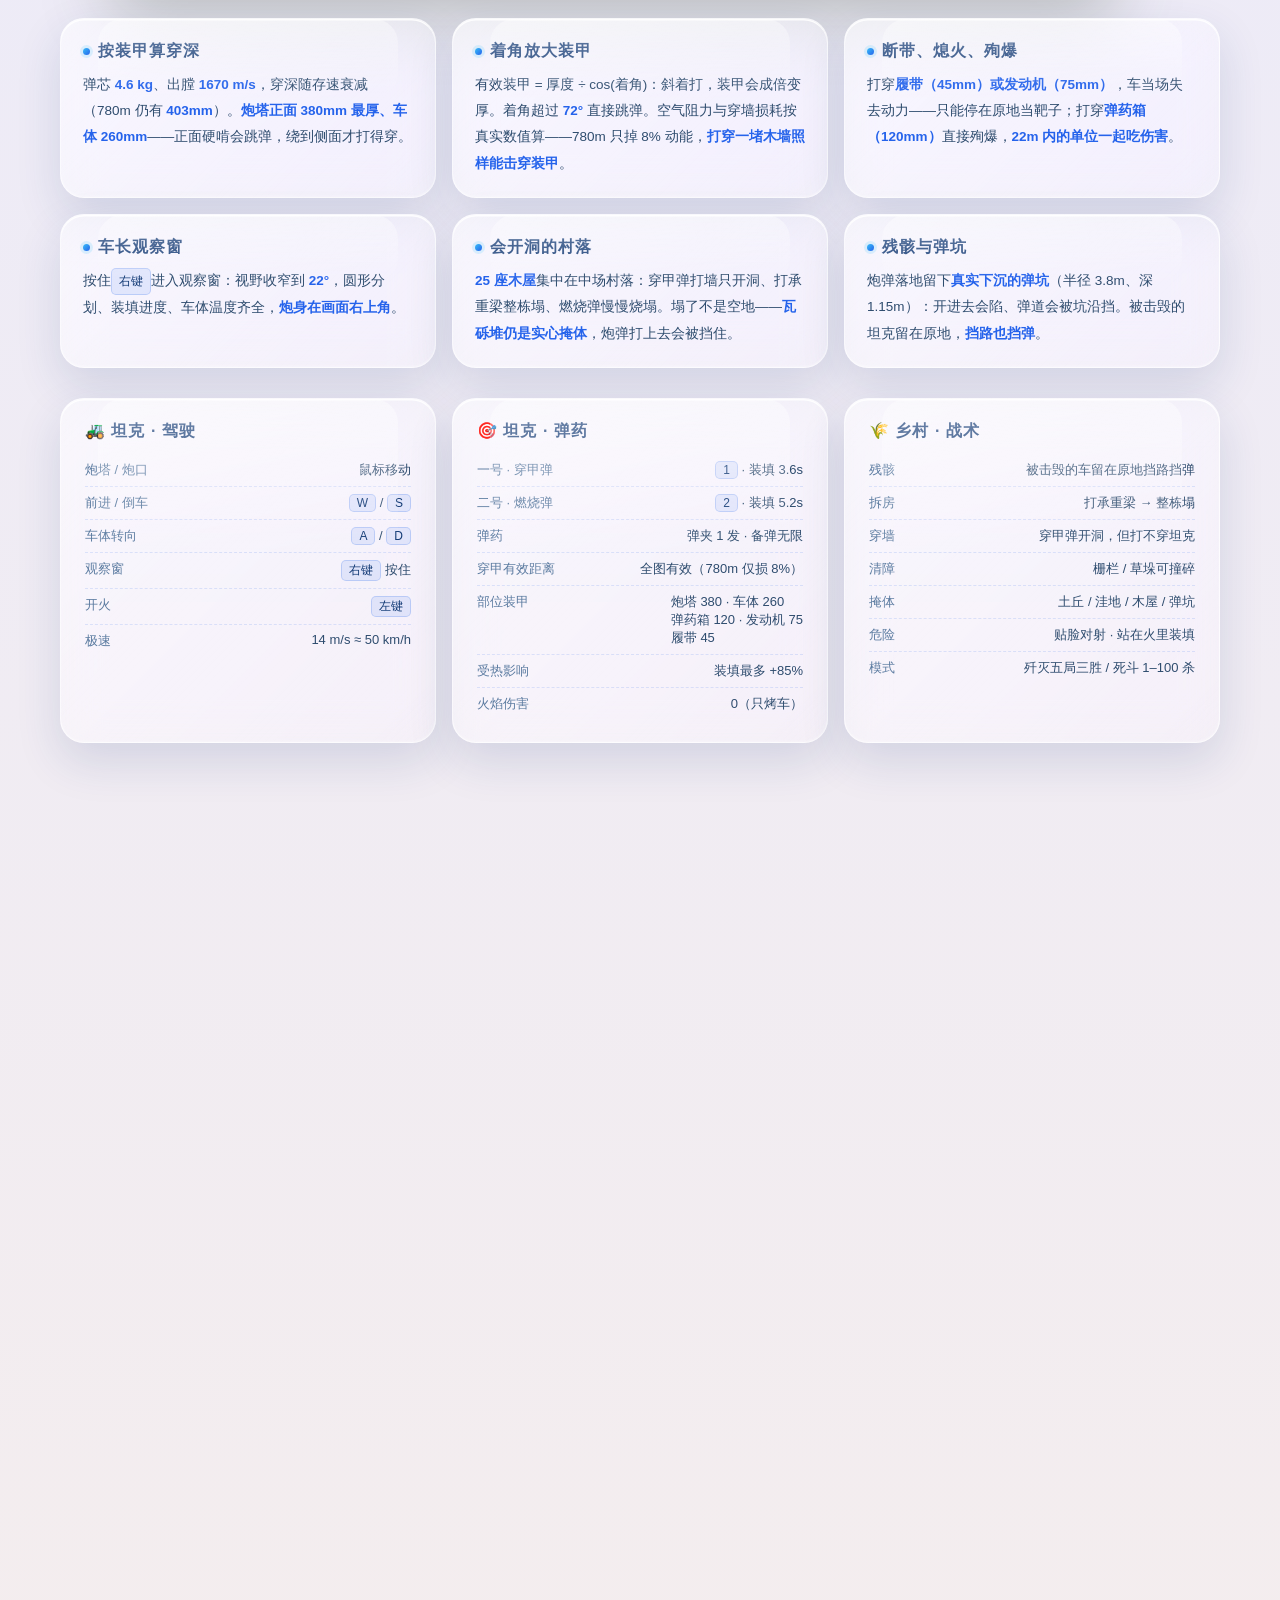
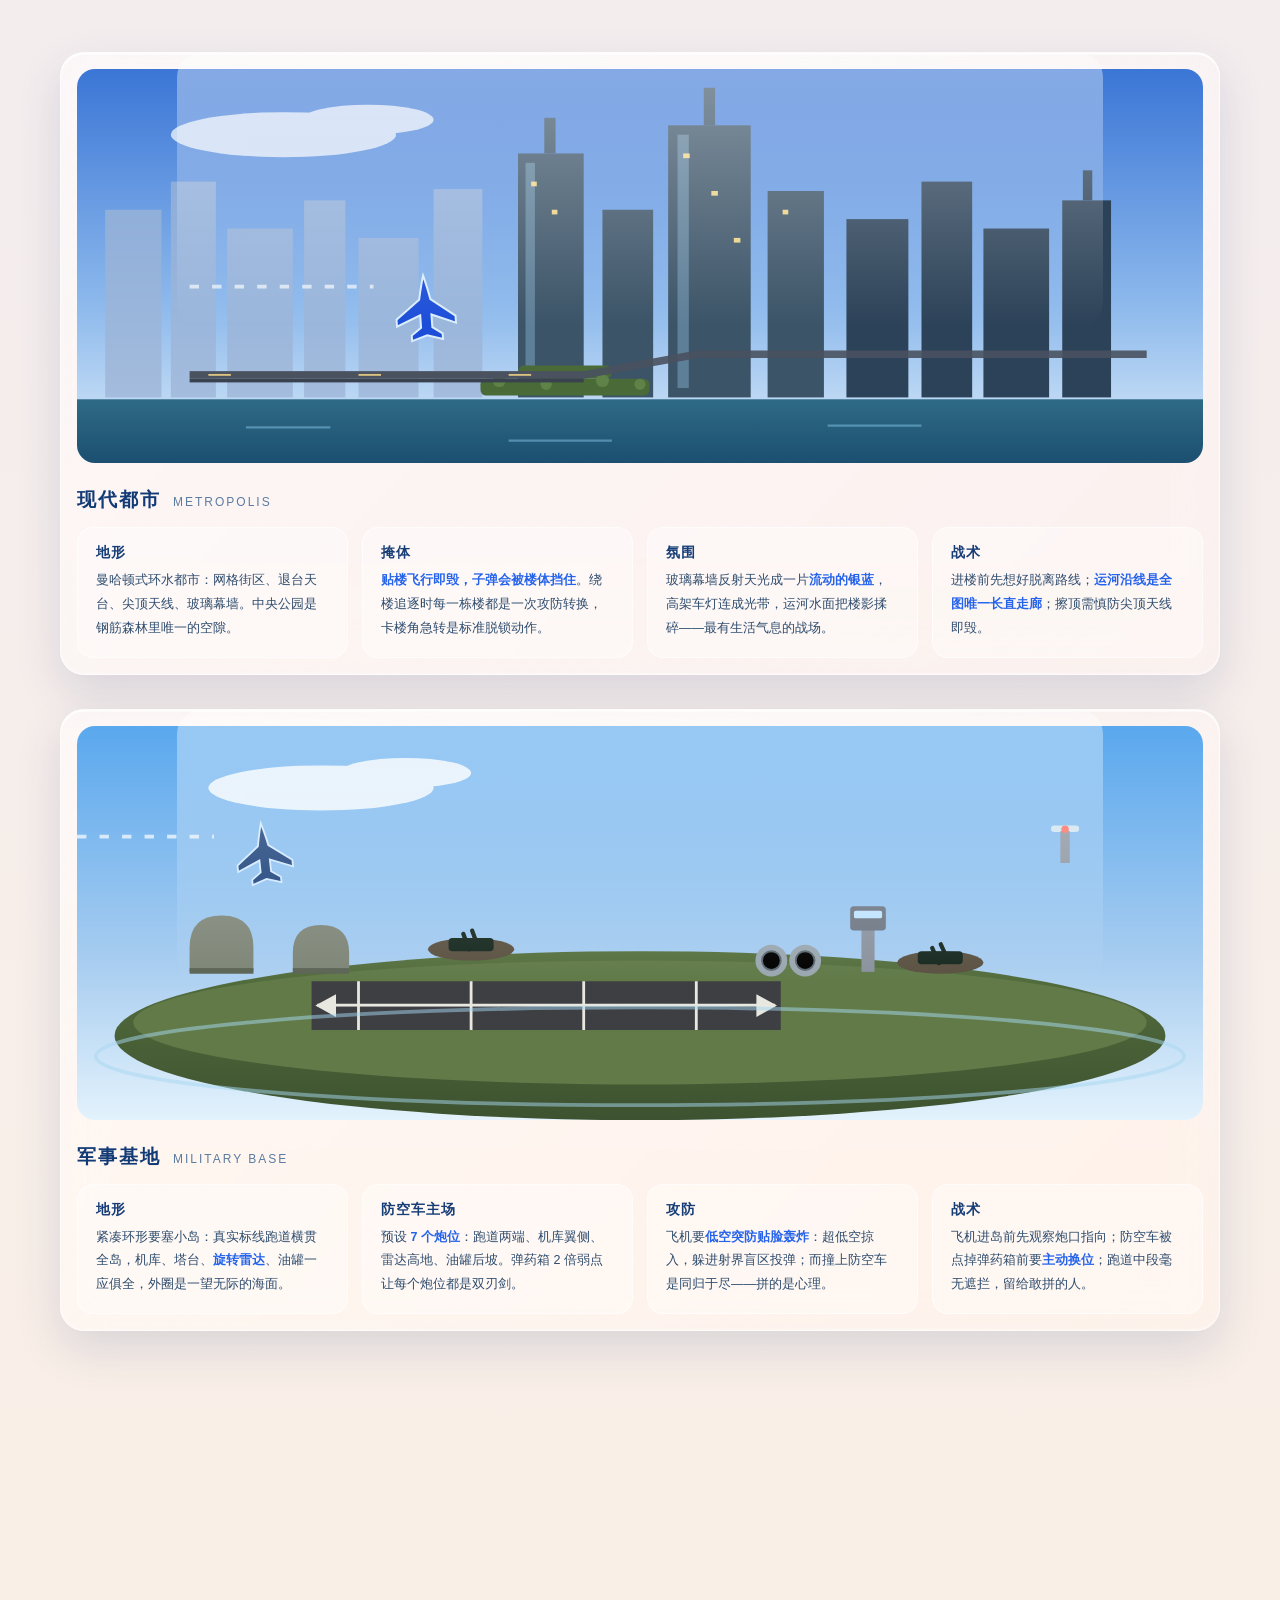
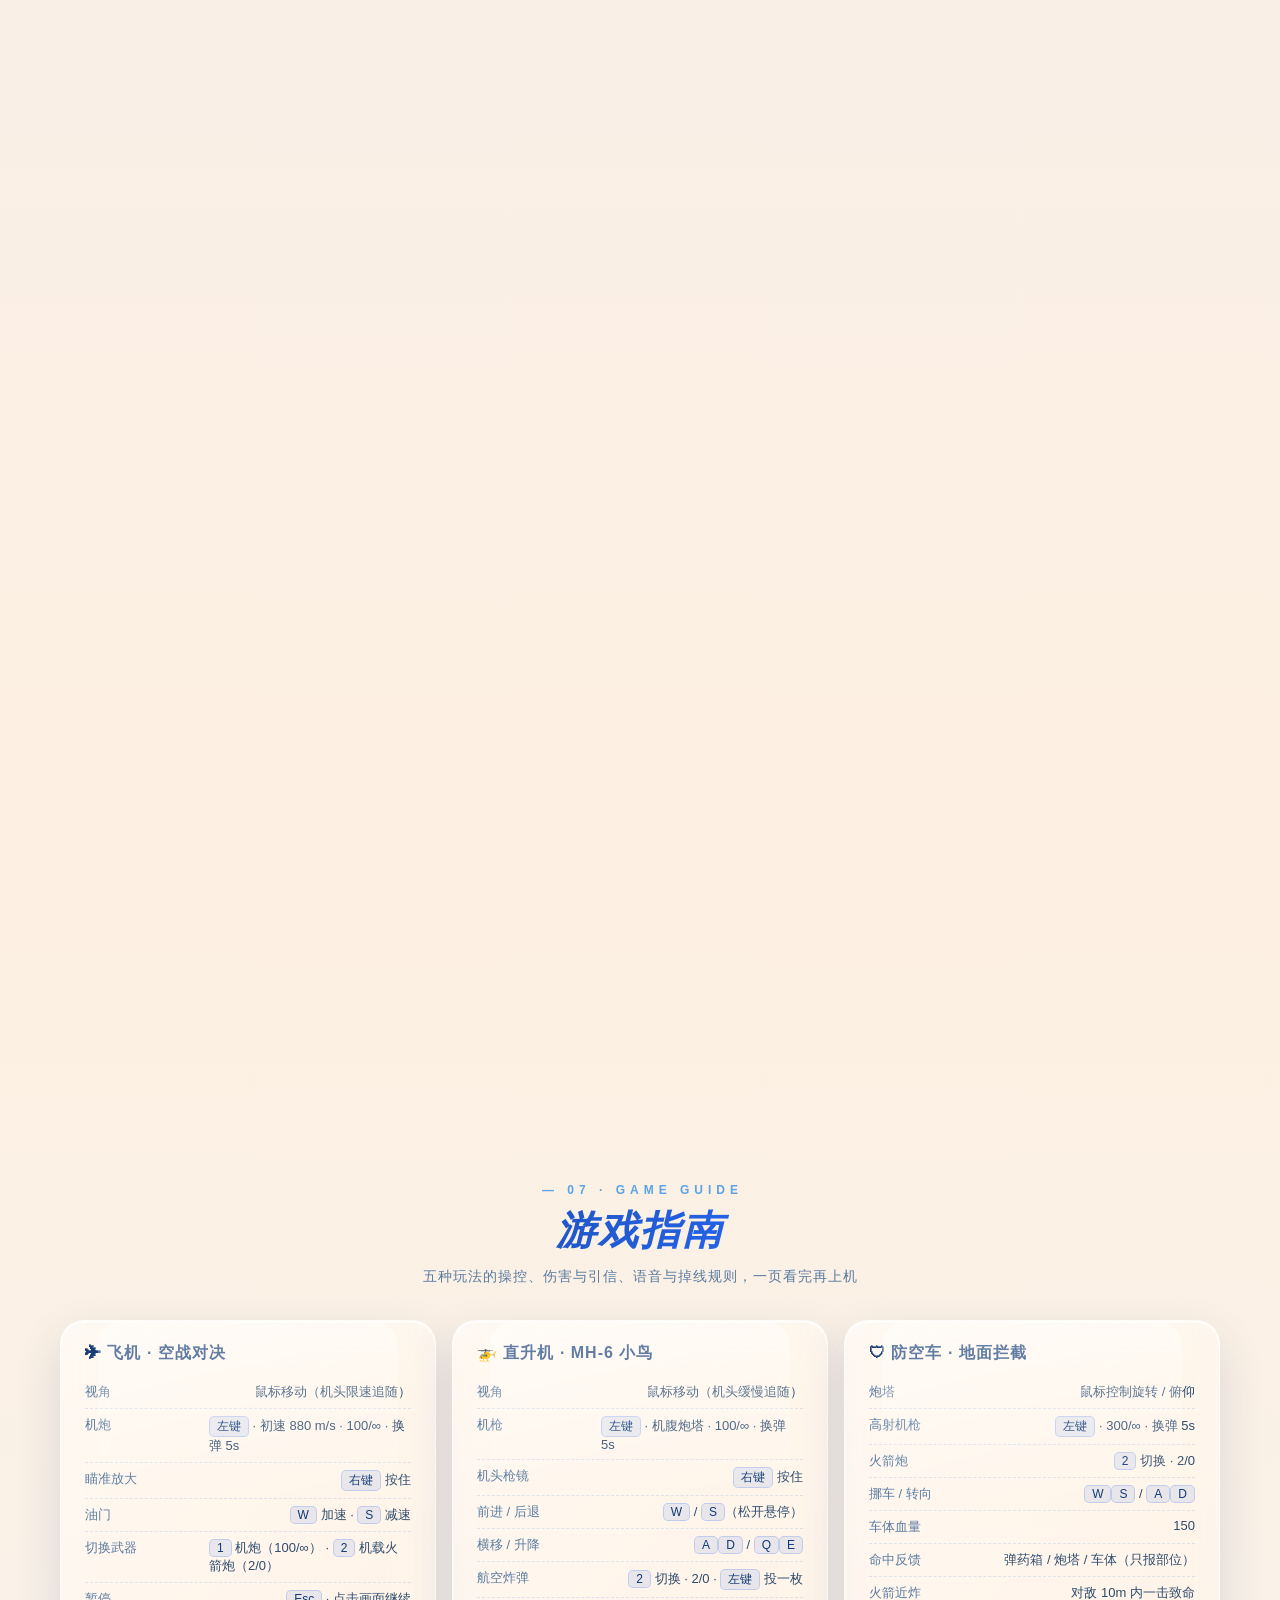
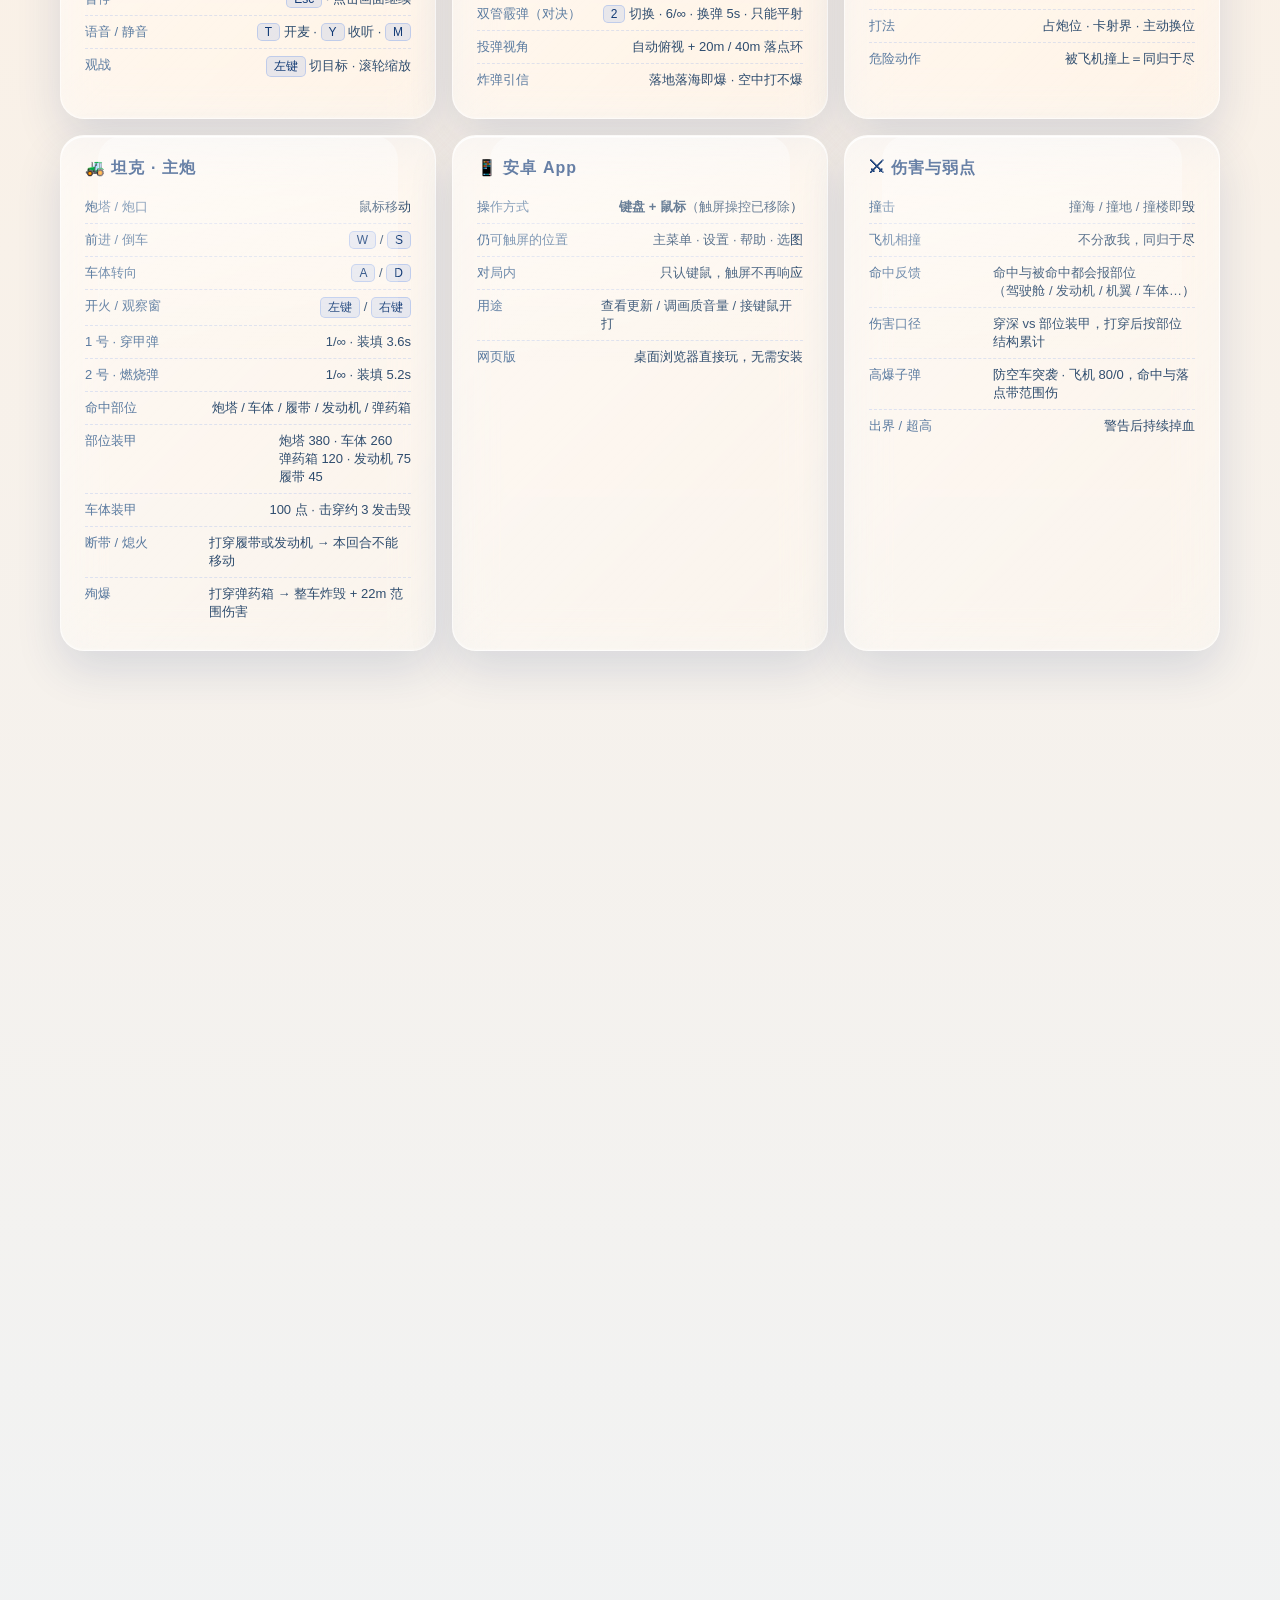
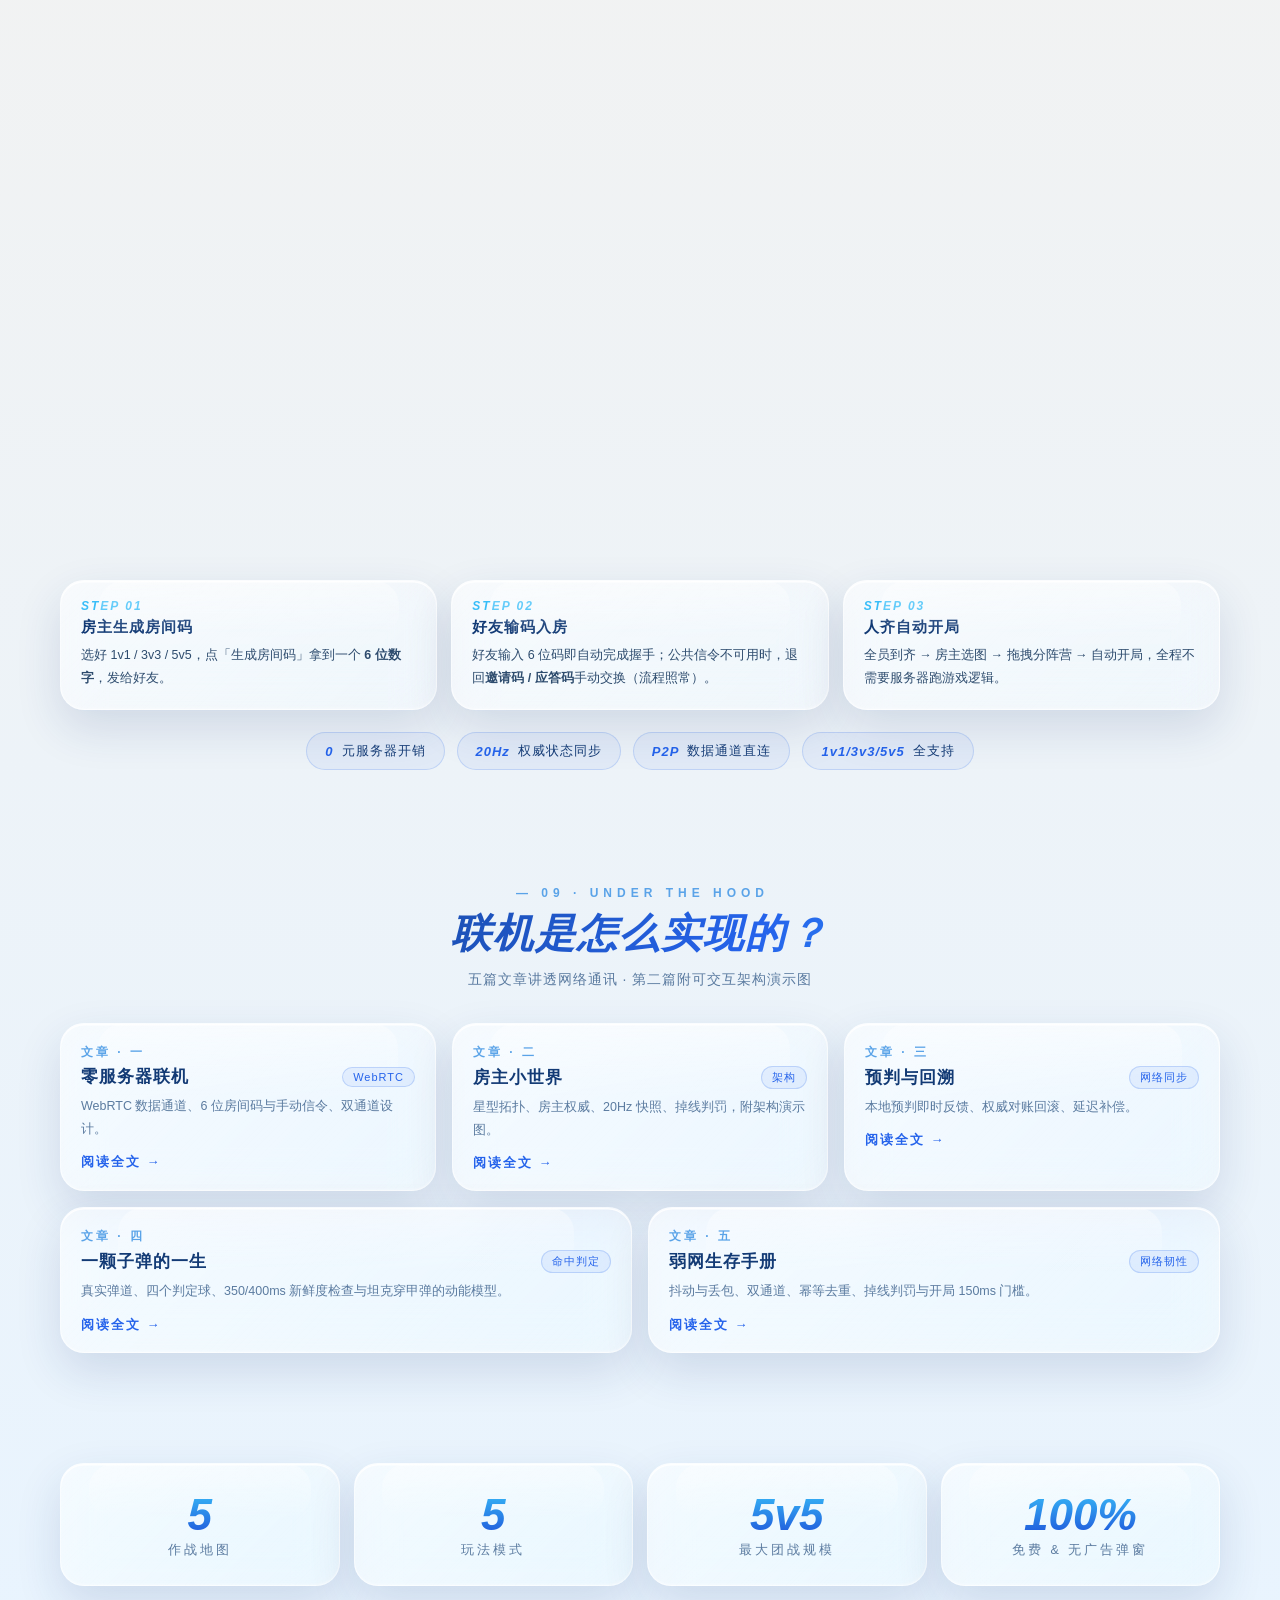
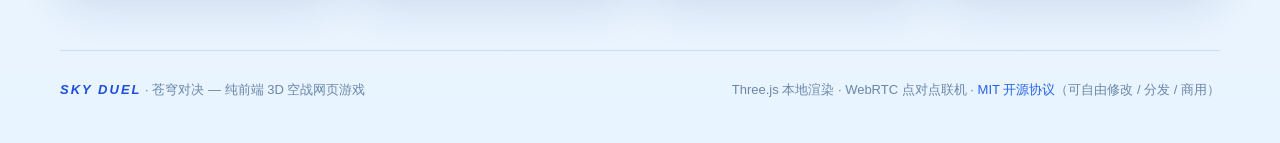
==== commit 5b3f9d88: "first commit: 我的小游戏" ====
--- a/index.html
+++ b/index.html
@@ -4,14 +4,14 @@
 <meta charset="utf-8">
 <meta name="viewport" content="width=device-width,initial-scale=1,viewport-fit=cover">
 <title>苍穹对决 Sky Duel - 免费3D联机空战网页游戏 | 飞机大战 · WebRTC 双人对决</title>
-<meta name="description" content="苍穹对决（Sky Duel）是一款免费免下载的 3D 空战网页游戏：机炮狗斗、防空车拦截、MH-6 小鸟直升机低空突袭（机头枪镜 + 航空炸弹），海岛/现代都市/军事基地三地图，支持邀请码 WebRTC 联机（1v1/3v3/5v5），电脑与手机都能玩，打开浏览器即战。">
+<meta name="description" content="苍穹对决（Sky Duel）是一款免费免下载的 3D 空战网页游戏：机炮狗斗、防空车拦截、MH-6 直升机突袭与直升机对决、坦克对决，海岛/都市/基地/钻井平台/乡村五张地图，支持邀请码 WebRTC 联机（1v1/3v3/5v5），电脑需键盘鼠标，手机/平板可外接键鼠，打开浏览器即战。">
 <meta name="keywords" content="3D飞机大战,空战游戏,网页游戏,联机游戏,双人联机,WebRTC游戏,飞行射击,免费网页游戏,手机空战游戏,苍穹对决,Sky Duel,飞机游戏在线玩,直升机游戏,小鸟直升机,MH-6,武装直升机,航空炸弹">
 <meta name="author" content="Sky Duel">
 <meta name="theme-color" content="#e9f2fd">
 <meta name="robots" content="index,follow">
 <meta property="og:type" content="website">
 <meta property="og:title" content="苍穹对决 Sky Duel · 免费 3D 联机空战网页游戏">
-<meta property="og:description" content="机炮狗斗 · 弱点打击 · 三地图 · 邀请码联机 · 电脑手机都能玩，无需下载，打开浏览器即战。">
+<meta property="og:description" content="机炮狗斗 · 弱点打击 · 五张作战地图 · 邀请码联机 · 键盘鼠标操作，无需下载，打开浏览器即战。">
 <meta property="og:locale" content="zh_CN">
 <meta property="og:url" content="https://game.4365754.xyz/">
 <meta property="og:image" content="https://game.4365754.xyz/favicon.svg">
@@ -30,17 +30,19 @@
       "url": "https://game.4365754.xyz/", "logo": { "@type": "ImageObject", "url": "https://game.4365754.xyz/favicon.svg" } },
     { "@type": "VideoGame", "name": "苍穹对决", "alternateName": ["Sky Duel", "苍穹对决 Sky Duel"],
       "url": "https://game.4365754.xyz/play/", "mainEntityOfPage": "https://game.4365754.xyz/",
-      "description": "免费免下载的 3D 空战网页游戏：机炮狗斗、防空车拦截、MH-6 小鸟直升机低空突袭，创新式无服务器 WebRTC 联机（1v1/3v3/5v5），海岛/现代都市/军事基地三地图，电脑手机都能玩。",
+      "description": "免费免下载的 3D 空战网页游戏：机炮狗斗、防空车拦截、MH-6 直升机突袭与直升机对决、坦克对决，创新式无服务器 WebRTC 联机（1v1/3v3/5v5），五张作战地图，键盘鼠标操作，电脑与平板都能跑。",
       "genre": ["射击", "空战", "动作"], "gamePlatform": "Web Browser", "applicationCategory": "Game",
       "operatingSystem": "Any", "inLanguage": "zh-CN",
       "author": { "@id": "https://game.4365754.xyz/#org" }, "publisher": { "@id": "https://game.4365754.xyz/#org" },
       "offers": { "@type": "Offer", "price": "0", "priceCurrency": "CNY", "availability": "https://schema.org/InStock", "url": "https://game.4365754.xyz/play/" },
-      "playMode": ["SinglePlayer", "MultiPlayer"], "gameItem": ["机炮空战", "防空车突袭", "直升机突袭"] },
+      "playMode": ["SinglePlayer", "MultiPlayer"], "gameItem": ["机炮空战", "防空车突袭", "直升机突袭", "直升机对决", "坦克对决"] },
     { "@type": "ItemList", "name": "苍穹对决技术专栏：联机原理",
       "itemListElement": [
         { "@type": "ListItem", "position": 1, "name": "零服务器联机：不花一分钱，怎么让十个人同屏狗斗？", "url": "https://game.4365754.xyz/articles/p2p/" },
         { "@type": "ListItem", "position": 2, "name": "房主小世界：你的浏览器就是服务器", "url": "https://game.4365754.xyz/articles/host-world/" },
-        { "@type": "ListItem", "position": 3, "name": "本地预判 + 权威回溯：高延迟也能指哪打哪", "url": "https://game.4365754.xyz/articles/prediction/" } ] }
+        { "@type": "ListItem", "position": 3, "name": "本地预判 + 权威回溯：高延迟也能指哪打哪", "url": "https://game.4365754.xyz/articles/prediction/" },
+        { "@type": "ListItem", "position": 4, "name": "一颗子弹的一生：从枪口到房主的一纸裁决", "url": "https://game.4365754.xyz/articles/ballistics/" },
+        { "@type": "ListItem", "position": 5, "name": "弱网生存手册：丢包、抖动与那道 150ms 门槛", "url": "https://game.4365754.xyz/articles/netcode/" } ] }
   ]
 }
 </script>
@@ -140,6 +142,15 @@
   @keyframes jetFloat{0%,100%{transform:translateY(0)}50%{transform:translateY(-12px)}}
   .gunTrk{stroke-dasharray:4 10;animation:trkFlow 1.2s linear infinite}
   .bigHeli{filter:drop-shadow(0 24px 38px rgba(29,78,216,.28))}
+  .bigTank{filter:drop-shadow(0 26px 34px rgba(37,55,32,.30))}
+  .tankFlash{animation:tankFlash .16s steps(2,end) infinite}
+  .tankTracer{animation:tankTracer 1.4s linear infinite}
+  .tankDebris{animation:tankDebris 6s ease-out infinite}
+  @keyframes tankFlash{0%{opacity:.55}100%{opacity:1}}
+  @keyframes tankTracer{0%,8%{opacity:0}22%{opacity:.95}72%{opacity:.8}100%{opacity:0}}
+  @keyframes tankDebris{0%,10%{opacity:0;transform:translate(0,0) rotate(0)}
+    22%{opacity:1}70%{opacity:.95;transform:translate(12px,-8px) rotate(12deg)}
+    100%{opacity:0;transform:translate(22px,20px) rotate(28deg)}}
   .heliFloat{animation:heliFloat 5.4s ease-in-out infinite}
   @keyframes heliFloat{0%,100%{transform:translate(0,0) rotate(-1deg)}50%{transform:translate(10px,-10px) rotate(.6deg)}}
   .tailSpin{transform-origin:746px 162px;animation:rotorSpin .55s linear infinite}
@@ -236,7 +247,9 @@
   .netBadge b{color:var(--accent);font-style:italic}
 
   /* ===== 技术专栏 ===== */
-  .artRow{display:grid;grid-template-columns:repeat(3,1fr);gap:16px}
+  .artRow{display:grid;grid-template-columns:repeat(6,1fr);gap:16px}
+  .artRow>a{grid-column:span 2}
+  .artRow>a:nth-child(4),.artRow>a:nth-child(5){grid-column:span 3}
   a.artCard{display:block;text-decoration:none;color:inherit}
   .artCard .mcBody{padding:20px 20px 18px;position:relative;z-index:1}
   .artNo{font-size:12px;font-weight:900;color:#5aa3e8;letter-spacing:3px}
@@ -341,15 +354,15 @@
   <div class="heroBox" id="heroCopy">
     <div class="heroCn">苍 穹 对 决</div>
     <h1 class="heroTitle" id="heroTitle" aria-label="SKY DUEL"><span class="caret"></span></h1>
-    <div class="heroSub">免费 3D 空战 · 飞机 / 防空车 / 小鸟直升机 · 浏览器即战</div>
-    <div class="heroBtns"><a class="startBtn" id="btnStartGame" href="/play/">开始游戏</a><a class="dlBtn" id="apkDownload" href="https://game.4365754.xyz/苍穹对决v1.6.22.apk" data-apk-link title="下载安卓版安装包"><span>下载安卓版</span> <b data-apk-ver>v1.6.22</b></a></div>
+    <div class="heroSub">免费 3D 战场 · 飞机 / 防空车 / 小鸟直升机 / 主战坦克 · 浏览器即战</div>
+    <div class="heroBtns"><a class="startBtn" id="btnStartGame" href="/play/">开始游戏</a><a class="dlBtn" id="apkDownload" href="https://game.4365754.xyz/苍穹对决v1.6.74.apk" data-apk-link title="下载安卓版安装包"><span>下载安卓版</span> <b data-apk-ver>v1.6.74</b></a></div>
     <div class="heroGuideRow"><a class="heroGuide" href="#guide">游戏指南 · 操控 / 规则 / 联机</a></div>
   </div>
 </section>
 
 <div class="quickbar glass">
-  <div class="qb"><b>3</b><span>作战地图</span></div>
-  <div class="qb"><b>3</b><span>玩法模式</span></div>
+  <div class="qb"><b>5</b><span>作战地图</span></div>
+  <div class="qb"><b>5</b><span>玩法模式</span></div>
   <div class="qb"><b>5v5</b><span>最大团战</span></div>
   <div class="qb"><b>100%</b><span>免费无广告</span></div>
 </div>
@@ -383,17 +396,17 @@
   </div>
   <div class="featGrid">
     <div class="featCard glass liftable reveal"><h3><i></i>视角领先操控</h3>
-      <p>鼠标 / 触屏滑动控制视角，飞机以<b>最大转向速率追赶视角</b>。小准星是视角方向，大准星是机头朝向，两圈重合即完全跟随——既有手感上限，又不会变成不真实的 1:1 甩尾。</p></div>
-    <div class="featCard glass liftable reveal d1"><h3><i></i>弱点打击系统</h3>
-      <p>驾驶舱 <b>3 倍伤害</b>、发动机 <b>2.5 倍</b>、两翼 <b>2 倍</b>，机身 1 倍。一刀一枪的位置感直接决定胜负，缠斗里抢的是角度而不是手速。</p></div>
-    <div class="featCard glass liftable reveal d2"><h3><i></i>爆炸与震屏</h3>
-      <p>击败瞬间<b>爆炸粒子 + 冲击波 + 屏幕震动</b>三连反馈，配合 Web Audio 实时合成的音效，坠毁的重量感拉满。</p></div>
-    <div class="featCard glass liftable reveal"><h3><i></i>五局三胜</h3>
-      <p>每局一命，先拿 3 分者胜。撞击、出界、超高都会判负，回合之间自动重置血量与位置，节奏干净利落。房主也可改开<b>死斗</b>：无限复活、先到目标击杀。</p></div>
+      <p>鼠标控制视角，飞机以<b>最大转向速率</b>追随；小准星是视角方向、大准星是机头方向，两圈重合即完全跟随。不做 1:1 甩尾，缠斗靠抢角度。</p></div>
+    <div class="featCard glass liftable reveal d1"><h3><i></i>命中部位</h3>
+      <p>机身每处都有<b>装甲厚度</b>：打不穿就是零伤害。打穿<b>驾驶舱</b>飞行员阵亡，飞机会<b>失控坠毁</b>（撞地才爆炸）、<b>发动机</b>失去动力、<b>机翼</b>机动下降——断两翼直接空中解体。界面只报部位名。</p></div>
+    <div class="featCard glass liftable reveal d2"><h3><i></i>机炮与弹夹</h3>
+      <p>机炮初速 <b>880 m/s</b>，子弹受重力与空气阻力影响、伤害按着速平方衰减。1 号机炮 <b>100 发弹夹、备弹无限</b>，打空后 <b>5 秒</b>自动换弹。</p></div>
+    <div class="featCard glass liftable reveal"><h3><i></i>回合与碰撞</h3>
+      <p>默认<b>五局三胜</b>：每局一命、先拿 3 分。撞地撞海即毁；两架飞机相撞不分敌我，判<b>双方同归于尽（平局不计分）</b>。房主可改死斗：无限复活、先到目标击杀。</p></div>
     <div class="featCard glass liftable reveal d1"><h3><i></i>敌我识别</h3>
-      <p>我方蓝色标记、敌方红色标记，屏幕内外<b>菱形指示器全程追踪</b>并显示距离。3v3/5v5 还会在机体上方叠加队伍颜色光柱。</p></div>
-    <div class="featCard glass liftable reveal d2"><h3><i></i>观战与语音</h3>
-      <p>被击败后自动进入观战视角，<kbd>左键</kbd>切换观战对象、滚轮缩放距离。联机支持<b>实时语音</b>：<kbd>T</kbd> 开麦、<kbd>Y</kbd> 收听。</p></div>
+      <p>我方蓝色、敌方红色菱形标记，屏幕内外全程显示距离；3v3 / 5v5 机体上方还有队伍颜色光柱。</p></div>
+    <div class="featCard glass liftable reveal d2"><h3><i></i>观战、语音与战绩</h3>
+      <p>阵亡后自动观战：<kbd>左键</kbd>切换目标、滚轮缩放。按 <kbd>F</kbd> 随时查看实时战绩。联机支持语音：<kbd>T</kbd> 开麦、<kbd>Y</kbd> 收听、<kbd>M</kbd> 静音。</p></div>
   </div>
 </section>
 
@@ -432,17 +445,17 @@
   </div>
   <div class="featGrid">
     <div class="featCard glass liftable reveal"><h3><i></i>双管高射机枪</h3>
-      <p><b>低伤害 + 高射速 + 散布</b>的弹幕武器。不需要精准点射，要用一片弹雨封锁敌机的航线，打的是提前量而不是反应。</p></div>
-    <div class="featCard glass liftable reveal d1"><h3><i></i>三档弱点伤害</h3>
-      <p>弹药箱 <b>×2</b>、炮塔 <b>×1.3</b>、车体 <b>×1</b>，车体血量 150。守住弹药箱是活下去的关键，被点掉后容错急速下降。</p></div>
-    <div class="featCard glass liftable reveal d2"><h3><i></i>溅射弹药</h3>
-      <p>机炮弹药会在<b>近车与落地爆炸</b>时产生范围伤，躲在机库后、贴脸对枪都不再安全——站位同样是博弈的一部分。</p></div>
-    <div class="featCard glass liftable reveal"><h3><i></i>固定点位博弈</h3>
-      <p>防空车是占点打法：地图预设 <b>7 个炮位</b>，各自视野与射界不同。老手会打出“换位—诱敌—反打”的连环节奏。</p></div>
-    <div class="featCard glass liftable reveal d1"><h3><i></i>炮塔俯仰操控</h3>
-      <p>鼠标控制炮塔旋转与俯仰，<kbd>W</kbd><kbd>S</kbd> 前后挪车，<kbd>A</kbd><kbd>D</kbd> 车体转向。俯仰角决定你能不能打到头顶掠过的敌机。</p></div>
+      <p>低伤害、高射速、带散布的弹幕武器：<b>300 发弹夹、备弹无限</b>，打空 5 秒换弹。不靠点射，用弹雨封住敌机航线——打的是提前量。</p></div>
+    <div class="featCard glass liftable reveal d1"><h3><i></i>命中部位</h3>
+      <p>车体 <b>150</b> 点装甲。打穿<b>弹药箱</b>直接殉爆（波及 16m 内的单位）、<b>炮塔</b>卡死不能瞄准开火——防空车最怕的不是掉血，是打不出炮。</p></div>
+    <div class="featCard glass liftable reveal d2"><h3><i></i>高爆子弹（飞机阵营）</h3>
+      <p>飞机阵营的 2 号武器是 <b>80 发高爆弹</b>：命中与落点都带范围伤，躲在机库后面也会被溅射——站位于是也成了博弈。</p></div>
+    <div class="featCard glass liftable reveal"><h3><i></i>七个炮位</h3>
+      <p>防空车是占点打法：地图预设 <b>7 个炮位</b>，视野与射界各不相同。换位—诱敌—反打是基本功。</p></div>
+    <div class="featCard glass liftable reveal d1"><h3><i></i>炮塔俯仰</h3>
+      <p>鼠标控制炮塔旋转与俯仰，<kbd>W</kbd><kbd>S</kbd> 前后挪车、<kbd>A</kbd><kbd>D</kbd> 转向。俯仰角决定你能不能打到头顶掠过的目标。</p></div>
     <div class="featCard glass liftable reveal d2"><h3><i></i>同归于尽</h3>
-      <p>飞机<b>撞上防空车即同归于尽</b>。最后的近距离博弈不是比准头，而是比谁先沉不住气——这一撞往往就是整局的胜负手。</p></div>
+      <p>飞机<b>撞上防空车即同归于尽</b>，不分敌我。最后 50m 拼的不是准头，是谁先沉不住气。</p></div>
   </div>
 </section>
 
@@ -536,17 +549,17 @@
 
   <div class="featGrid">
     <div class="featCard glass liftable reveal"><h3><i></i>机头枪镜</h3>
-      <p>按住<kbd>右键</kbd>切到<b>机头摄像头</b>：常规准星隐去，换成带分划的摄像机准星；连射时屏幕下缘能看见<b>枪口火焰</b>与曳光弹，像 COD 的空中炮艇。</p></div>
+      <p>按住<kbd>右键</kbd>切到<b>机头摄像头</b>：常规准星隐去，换成带分划的摄像机准星；连射时枪口火焰就在画面下缘。</p></div>
     <div class="featCard glass liftable reveal d1"><h3><i></i>航空炸弹</h3>
-      <p>左右各一枚 <b>500lb</b>，<b>点一次投一枚</b>、再点投第二枚。炸弹<b>继承载机速度</b>，走真实抛物线——飞得越快，落点越靠前；投完自动切回机枪。</p></div>
-    <div class="featCard glass liftable reveal d2"><h3><i></i>现代战舰式落点投影</h3>
-      <p>投弹自动切到<b>机身正上方俯视</b>，地面显示 20m 致死环 + 40m 爆炸环的大号投影，<b>穿楼可见不穿模</b>，还能看到炸弹落点随速度前移。</p></div>
+      <p>左右各一枚（<b>2 / 0</b>，没有备弹），点一次投一枚。炸弹<b>继承载机速度</b>走抛物线——飞得越快，落点越靠前；投完自动切回机枪。</p></div>
+    <div class="featCard glass liftable reveal d2"><h3><i></i>落点投影</h3>
+      <p>进入投弹视角后，地面显示 <b>20m 致死环 + 40m 爆炸环</b>，随速度实时前移，隔着建筑也能看到自己的落点。</p></div>
     <div class="featCard glass liftable reveal"><h3><i></i>悬停与横移</h3>
-      <p><kbd>W</kbd><kbd>S</kbd> 前后、<kbd>A</kbd><kbd>D</kbd> 纯横向平移、<kbd>Q</kbd><kbd>E</kbd> 升降；松开即<b>悬停</b>。前飞自动低头、转弯压坡度，不再是"贴地平移"。</p></div>
+      <p><kbd>W</kbd><kbd>S</kbd> 前后、<kbd>A</kbd><kbd>D</kbd> 横移、<kbd>Q</kbd><kbd>E</kbd> 升降，松开即<b>悬停</b>；前飞自动低头、转弯压坡度。</p></div>
     <div class="featCard glass liftable reveal d1"><h3><i></i>390km/h 低空突防</h3>
       <p>极速 <b>108 m/s</b>，贴地掠过跑道与机库，钻防空车射界盲区。机身大、转向慢，吃一发火箭就得回机库。</p></div>
-    <div class="featCard glass liftable reveal d2"><h3><i></i>三处机体弱点</h3>
-      <p>驾驶舱 <b>×3</b>、发动机 <b>×2</b>、尾梁 <b>×1.5</b>。防空车想快速解决你，就得把弹雨泼在驾驶舱上。</p></div>
+    <div class="featCard glass liftable reveal d2"><h3><i></i>命中部位</h3>
+      <p>打中<b>驾驶舱 / 发动机 / 尾梁</b>会明确报出部位。机身大、转向慢，被防空车咬住时吃满一梭子就要掉半条命。</p></div>
   </div>
 
   <div class="ctrlGrid">
@@ -573,18 +586,285 @@
       <div class="ctrlRow"><span>炮塔</span><span>鼠标控制旋转 / 俯仰</span></div>
       <div class="ctrlRow"><span>挪车 / 转向</span><span><kbd>W</kbd><kbd>S</kbd> / <kbd>A</kbd><kbd>D</kbd></span></div>
       <div class="ctrlRow"><span>高射机枪</span><span><kbd>左键</kbd></span></div>
-      <div class="ctrlRow"><span>火箭炮</span><span><kbd>2</kbd> · 每回合 2 发（左右各 1）</span></div>
-      <div class="ctrlRow"><span>打直升机要害</span><span>瞄准驾驶舱 ×3</span></div>
+      <div class="ctrlRow"><span>火箭炮</span><span><kbd>2</kbd> · 2/0（左右各 1）</span></div>
+      <div class="ctrlRow"><span>命中反馈</span><span>驾驶舱 / 发动机 / 尾梁（只报部位）</span></div>
       <div class="ctrlRow"><span>危险动作</span><span>贴脸对射 · 撞机同归于尽</span></div>
     </div>
   </div>
 </section>
 
-<!-- ============ 04 三张地图（内联详解） ============ -->
+
+<!-- ============ 04 直升机对决 ============ -->
+<section class="lsec" id="heliduel">
+  <div class="lsecHead reveal"><div class="lsecNo">— 04 · HELI DUEL</div>
+    <h2 class="lsecTitle">直升机对决</h2>
+    <div class="lsecDesc">MH-6 对 MH-6 · 海上钻井平台 · 机炮与双管霰弹</div></div>
+
+  <div class="showVisual reveal d1">
+    <svg class="bigHeli" data-px="-46" viewBox="0 0 900 380" role="img" aria-label="两架直升机在海上钻井平台之间缠斗">
+      <defs>
+        <linearGradient id="hdSky" x1="0" y1="0" x2="0" y2="1">
+          <stop offset="0" stop-color="#2f6ea8"/><stop offset=".55" stop-color="#8fc4e4"/><stop offset="1" stop-color="#e8f3f8"/></linearGradient>
+        <linearGradient id="hdSea" x1="0" y1="0" x2="0" y2="1">
+          <stop offset="0" stop-color="#2f7fae"/><stop offset="1" stop-color="#123f6b"/></linearGradient>
+        <linearGradient id="hdBody" x1="0" y1="0" x2="0" y2="1">
+          <stop offset="0" stop-color="#2a6cf0"/><stop offset=".55" stop-color="#1d4ed8"/><stop offset="1" stop-color="#123a75"/></linearGradient>
+        <linearGradient id="hdBody2" x1="0" y1="0" x2="0" y2="1">
+          <stop offset="0" stop-color="#f59e0b"/><stop offset=".55" stop-color="#d97706"/><stop offset="1" stop-color="#92400e"/></linearGradient>
+      </defs>
+      <rect width="900" height="380" fill="url(#hdSky)"/>
+      <circle cx="742" cy="72" r="34" fill="#fff6dd"/><circle cx="742" cy="72" r="88" fill="#fff6dd" opacity=".22"/>
+      <g class="cloud c1" fill="#fff" opacity=".65"><ellipse cx="220" cy="74" rx="130" ry="20"/><ellipse cx="310" cy="58" rx="76" ry="14"/></g>
+      <g class="cloud c2" fill="#fff" opacity=".55"><ellipse cx="700" cy="132" rx="150" ry="18"/></g>
+      <!-- 海面 -->
+      <rect y="268" width="900" height="112" fill="url(#hdSea)"/>
+      <g stroke="#bfe3f5" stroke-width="3" opacity=".32">
+        <path d="M0 300 C120 292 220 308 340 300 C470 292 560 310 700 302 C810 296 860 304 900 300"/>
+        <path d="M0 342 C140 334 240 350 380 342 C520 334 620 352 760 344 C830 340 870 346 900 342"/>
+      </g>
+      <!-- 中央平台（可打炸） -->
+      <g>
+        <rect x="330" y="256" width="240" height="14" rx="4" fill="#5a6168"/>
+        <rect x="352" y="212" width="196" height="46" rx="5" fill="#7d848c" stroke="#3a4046" stroke-width="3"/>
+        <rect x="384" y="188" width="76" height="26" rx="3" fill="#6a7178" stroke="#3a4046" stroke-width="3"/>
+        <rect x="472" y="178" width="62" height="36" rx="3" fill="#8a5a3c" stroke="#4a3222" stroke-width="3"/>
+        <path d="M392 212 L392 292 M470 212 L470 292 M548 212 L548 292" stroke="#4a5259" stroke-width="7"/>
+        <path d="M480 178 L480 140 L494 140 L494 178 Z" fill="#b0563a"/>
+        <g fill="#c9a951"><rect x="366" y="192" width="20" height="16" rx="3"/><rect x="500" y="190" width="18" height="14" rx="3"/></g>
+        <!-- 甲板火 -->
+        <g class="rigFire" fill="#ffb347" opacity=".9">
+          <path d="M520 212 L532 186 L540 208 L552 178 L560 212 Z"/>
+          <path d="M534 212 L542 196 L550 212 Z" fill="#fff0b8"/></g>
+      </g>
+      <!-- 左侧蓝机 -->
+      <g transform="translate(168,196) scale(1.05)">
+        <ellipse cx="0" cy="0" rx="34" ry="15" fill="url(#hdBody)" stroke="#dbeefe" stroke-width="2"/>
+        <path d="M-26 -6 L-96 -14 L-96 -6 L-30 4 Z" fill="#1d4ed8"/>
+        <path d="M-96 -14 L-104 -26 L-96 -18 Z" fill="#1d4ed8"/>
+        <path d="M-6 -13 L-18 -34 L-2 -34 L8 -13 Z" fill="#123a75"/>
+        <circle cx="18" cy="-4" r="9" fill="#bfe3ff" opacity=".9"/>
+        <path d="M-40 -18 H 34" stroke="#e2f2ff" stroke-width="3" opacity=".55" class="rotor"/>
+        <path d="M-2 8 L-2 18 M-14 18 H 10" stroke="#22303f" stroke-width="3"/>
+        <rect x="24" y="2" width="16" height="6" rx="2" fill="#33425a"/>
+      </g>
+      <!-- 右侧橙机 -->
+      <g transform="translate(690,150) scale(-1.05,1.05)">
+        <ellipse cx="0" cy="0" rx="34" ry="15" fill="url(#hdBody2)" stroke="#ffe9c9" stroke-width="2"/>
+        <path d="M-26 -6 L-96 -14 L-96 -6 L-30 4 Z" fill="#d97706"/>
+        <path d="M-96 -14 L-104 -26 L-96 -18 Z" fill="#d97706"/>
+        <path d="M-6 -13 L-18 -34 L-2 -34 L8 -13 Z" fill="#92400e"/>
+        <circle cx="18" cy="-4" r="9" fill="#ffe3b8" opacity=".9"/>
+        <path d="M-40 -18 H 34" stroke="#fff0d8" stroke-width="3" opacity=".5" class="rotor"/>
+        <path d="M-2 8 L-2 18 M-14 18 H 10" stroke="#22303f" stroke-width="3"/>
+      </g>
+      <!-- 交叉火力 -->
+      <g stroke-linecap="round" fill="none">
+        <path class="hdTrace" d="M200 214 L 560 246" stroke="#ffe08a" stroke-width="3" opacity=".8"/>
+        <path class="hdTrace" d="M660 168 L 300 190" stroke="#ffd27a" stroke-width="3" opacity=".55" style="animation-delay:-.6s"/>
+      </g>
+      <g fill="#fff2c0"><circle cx="560" cy="246" r="5"/><circle cx="300" cy="190" r="4" opacity=".7"/></g>
+    </svg>
+  </div>
+
+  <div class="featGrid">
+    <div class="featCard glass liftable reveal"><h3><i></i>同型对等</h3>
+      <p>双方都是 MH-6：没有速度差、没有高度优势，只有<b>谁先占住平台之间的空隙</b>。低空缠斗里，先暴露机腹的人先掉血。</p></div>
+    <div class="featCard glass liftable reveal d1"><h3><i></i>双管霰弹</h3>
+      <p>2 号武器是机身两侧的双管吊舱：<b>一轮 8 颗弹丸</b>、初速 430 m/s、<b>30m 内一轮齐射能带走满血</b>。弹夹 <b>6 发</b>、打空换弹 5s。</p></div>
+    <div class="featCard glass liftable reveal d2"><h3><i></i>只能平射</h3>
+      <p>吊舱固定在机翼上、不能俯仰：霰弹永远沿机身水平方向飞出。想打高或打低，只能<b>压机身</b>——这是它和 1 号机炮最大的区别。</p></div>
+    <div class="featCard glass liftable reveal"><h3><i></i>机腹机炮</h3>
+      <p>1 号武器是机腹机炮：<b>约 24 发/秒</b>、弹道在 600m 处与准星重合、<b>100 发弹夹、备弹无限</b>（打空换弹 5 秒）。中距离全靠它磨血。</p></div>
+    <div class="featCard glass liftable reveal d1"><h3><i></i>会烧塌的平台</h3>
+      <p>五座钻井平台都能被机炮点着：甲板起火后<b>外缘每秒灼伤、核心直接击毁</b>，火柱有 30m 高——低空穿火等于自杀。</p></div>
+    <div class="featCard glass liftable reveal d2"><h3><i></i>500m 对头</h3>
+      <p>两队出生点相距 <b>500m</b> 对头：抬头就是对方的 IFF 菱形标记。距离感比空战更近，抢位比瞄准更重要。</p></div>
+  </div>
+
+  <div class="ctrlGrid">
+    <div class="ctrlCard glass reveal">
+      <h3>🚁 直升机对决 · 操控</h3>
+      <div class="ctrlRow"><span>机炮 / 霰弹</span><span><kbd>1</kbd> / <kbd>2</kbd> 切换 · 各带独立弹夹</span></div>
+      <div class="ctrlRow"><span>机炮</span><span><kbd>左键</kbd> · 100/∞ · 换弹 5s</span></div>
+      <div class="ctrlRow"><span>双管霰弹</span><span><kbd>左键</kbd> · 6/∞ · 换弹 5s</span></div>
+      <div class="ctrlRow"><span>机头枪镜</span><span><kbd>右键</kbd> 按住</span></div>
+      <div class="ctrlRow"><span>飞行</span><span><kbd>W</kbd><kbd>S</kbd> 前后 · <kbd>A</kbd><kbd>D</kbd> 横移 · <kbd>Q</kbd><kbd>E</kbd> 升降</span></div>
+      <div class="ctrlRow"><span>地图</span><span>海上钻井平台（五座 · 可打炸）</span></div>
+    </div>
+    <div class="ctrlCard glass reveal d1">
+      <h3>🎯 对决 · 打法</h3>
+      <div class="ctrlRow"><span>中距</span><span>机炮点射，先手磨血</span></div>
+      <div class="ctrlRow"><span>近距</span><span>压机身 + 霰弹齐射（30m 内）</span></div>
+      <div class="ctrlRow"><span>换弹</span><span>5s 空窗：躲进平台背面</span></div>
+      <div class="ctrlRow"><span>禁区</span><span>火柱 / 火海外缘持续掉血</span></div>
+      <div class="ctrlRow"><span>命中反馈</span><span>驾驶舱 · 发动机 · 尾梁（只报部位）</span></div>
+      <div class="ctrlRow"><span>胜负</span><span>歼灭五局三胜 / 死斗</span></div>
+    </div>
+  </div>
+</section>
+
+<!-- ============ 05 坦克对决 ============ -->
+<section class="lsec" id="tank">
+  <div class="lsecHead reveal"><div class="lsecNo">— 05 · TANK DUEL</div>
+    <h2 class="lsecTitle">坦克对决</h2>
+    <div class="lsecDesc">单管 125mm 主炮 · 尾翼稳定脱壳穿甲弹 · 会开洞、会塌、会烧的乡村</div></div>
+
+  <div class="showVisual reveal d1">
+    <svg class="bigTank" data-px="46" viewBox="0 0 900 380" role="img" aria-label="主战坦克在乡村作战">
+      <defs>
+        <linearGradient id="tkSky" x1="0" y1="0" x2="0" y2="1">
+          <stop offset="0" stop-color="#7fb4e0"/><stop offset=".55" stop-color="#cfe4ea"/><stop offset="1" stop-color="#f2e6c8"/></linearGradient>
+        <linearGradient id="tkGround" x1="0" y1="0" x2="0" y2="1">
+          <stop offset="0" stop-color="#7f9550"/><stop offset="1" stop-color="#4e6435"/></linearGradient>
+        <linearGradient id="tkBody" x1="0" y1="0" x2="0" y2="1">
+          <stop offset="0" stop-color="#4b6b4a"/><stop offset="1" stop-color="#2c3f2e"/></linearGradient>
+        <linearGradient id="tkRoof" x1="0" y1="0" x2="0" y2="1">
+          <stop offset="0" stop-color="#8a5a33"/><stop offset="1" stop-color="#5c3d24"/></linearGradient>
+        <filter id="tkSh" x="-20%" y="-20%" width="150%" height="170%">
+          <feDropShadow dx="0" dy="14" stdDeviation="12" flood-color="#25321f" flood-opacity=".35"/></filter>
+      </defs>
+      <rect width="900" height="380" fill="url(#tkSky)"/>
+      <circle cx="780" cy="70" r="34" fill="#fff6dd"/>
+      <circle cx="780" cy="70" r="86" fill="#fff6dd" opacity=".22"/>
+      <!-- 远处丘陵 -->
+      <path d="M0 268 C120 236 210 250 300 268 C400 288 470 260 560 264 C680 270 780 244 900 258 L900 380 L0 380 Z" fill="#8ca06a" opacity=".75"/>
+      <!-- 地面 -->
+      <path d="M0 292 C140 276 250 286 360 296 C480 306 600 284 720 290 C800 294 860 288 900 292 L900 380 L0 380 Z" fill="url(#tkGround)"/>
+      <!-- 土路 -->
+      <path d="M0 330 C160 318 300 336 460 330 C620 324 760 340 900 330 L900 344 C760 354 620 338 460 344 C300 350 160 332 0 344 Z" fill="#8a6b42" opacity=".7"/>
+      <!-- 麦田 -->
+      <g stroke="#d9b757" stroke-width="3" opacity=".85">
+        <path d="M360 300 v-22 M372 302 v-26 M384 300 v-20 M396 303 v-25 M408 301 v-21 M420 302 v-27"/>
+        <path d="M432 300 v-23 M444 302 v-19 M456 301 v-25 M468 303 v-21 M480 300 v-24"/>
+      </g>
+      <!-- 栅栏 -->
+      <g stroke="#7a5530" stroke-width="4">
+        <path d="M300 286 H 640 M300 300 H 640"/>
+        <path d="M310 278 v30 M360 278 v30 M410 278 v30 M460 278 v30 M510 278 v30 M560 278 v30 M610 278 v30"/>
+      </g>
+      <!-- 草垛 -->
+      <g>
+        <rect x="520" y="252" width="64" height="40" rx="14" fill="#c9a951"/>
+        <rect x="530" y="236" width="44" height="30" rx="12" fill="#d8b85e"/>
+        <path d="M524 262 h56 M524 276 h56" stroke="#a8873c" stroke-width="2" opacity=".7"/>
+      </g>
+      <!-- 木屋（右侧，正在被击穿） -->
+      <g>
+        <path d="M660 300 L660 236 L758 196 L860 236 L860 300 Z" fill="url(#tkRoof)" stroke="#3d2a1c" stroke-width="3"/>
+        <path d="M646 238 L758 186 L876 238 L860 246 L758 202 L660 246 Z" fill="#4a3222"/>
+        <g stroke="#6b4a2f" stroke-width="2" opacity=".6"><path d="M660 258 h200 M660 278 h200"/></g>
+        <rect x="690" y="250" width="34" height="30" fill="#3a2a1c"/>
+        <rect x="812" y="250" width="30" height="30" fill="#3a2a1c"/>
+        <!-- 被炮弹打出的洞 -->
+        <path d="M742 236 L770 230 L790 242 L800 260 L788 282 L764 288 L744 278 L736 258 Z" fill="#241a12"/>
+        <!-- 洞里的家具 -->
+        <rect x="750" y="262" width="26" height="14" rx="2" fill="#b07a45"/>
+        <rect x="754" y="276" width="4" height="12" fill="#7a5530"/><rect x="768" y="276" width="4" height="12" fill="#7a5530"/>
+        <!-- 飞出来的木板 -->
+        <g class="tankDebris" fill="#8a5f39" stroke="#5c3d24" stroke-width="1.5">
+          <rect x="812" y="210" width="30" height="8" rx="2" transform="rotate(24 812 210)"/>
+          <rect x="842" y="246" width="26" height="7" rx="2" transform="rotate(-32 842 246)"/>
+          <rect x="820" y="286" width="22" height="6" rx="2" transform="rotate(12 820 286)"/>
+          <rect x="776" y="196" width="18" height="6" rx="2" transform="rotate(-18 776 196)"/>
+        </g>
+      </g>
+      <!-- 坦克（朝右） -->
+      <g filter="url(#tkSh)">
+        <ellipse cx="250" cy="330" rx="190" ry="14" fill="#1b2418" opacity=".35"/>
+        <!-- 履带 -->
+        <rect x="118" y="286" width="280" height="42" rx="21" fill="#161c20"/>
+        <g fill="#2b343b"><circle cx="146" cy="307" r="15"/><circle cx="186" cy="307" r="15"/><circle cx="226" cy="307" r="15"/>
+          <circle cx="266" cy="307" r="15"/><circle cx="306" cy="307" r="15"/><circle cx="346" cy="307" r="15"/><circle cx="380" cy="307" r="15"/></g>
+        <g fill="#0f1418"><circle cx="146" cy="307" r="6"/><circle cx="186" cy="307" r="6"/><circle cx="226" cy="307" r="6"/>
+          <circle cx="266" cy="307" r="6"/><circle cx="306" cy="307" r="6"/><circle cx="346" cy="307" r="6"/><circle cx="380" cy="307" r="6"/></g>
+        <!-- 车体 -->
+        <path d="M124 288 L150 246 L372 246 L404 288 Z" fill="url(#tkBody)" stroke="#20301f" stroke-width="3"/>
+        <rect x="128" y="270" width="266" height="16" fill="#202e20" opacity=".8"/>
+        <!-- 炮塔 -->
+        <path d="M196 246 L212 214 L348 214 L370 246 Z" fill="#3c5a3c" stroke="#20301f" stroke-width="3"/>
+        <rect x="230" y="204" width="104" height="14" rx="7" fill="#2c3f2e"/>
+        <!-- 单管 125mm 主炮（抽烟装置 + 炮口制退器） -->
+        <rect x="352" y="224" width="196" height="11" rx="4" fill="#4b545e" stroke="#1c2228" stroke-width="1.5"/>
+        <rect x="438" y="221" width="26" height="17" rx="4" fill="#5d666f"/>
+        <rect x="536" y="218" width="24" height="23" rx="3" fill="#5d666f"/>
+        <!-- 同轴机枪 -->
+        <rect x="352" y="215" width="150" height="5" rx="2.5" fill="#2b343b"/>
+        <!-- 观察窗 -->
+        <rect x="228" y="216" width="26" height="14" rx="3" fill="#1b2520"/>
+        <rect x="231" y="219" width="20" height="6" rx="2" fill="#9fd0e8" opacity=".8"/>
+        <!-- 炮口焰 -->
+        <g class="tankFlash" fill="#ffd27a">
+          <path d="M562 229 L612 213 L598 231 L630 237 L598 243 L612 259 L562 243 Z"/>
+          <path d="M562 235 L594 229 L588 241 Z" fill="#fff3c4"/>
+        </g>
+        <!-- 曳光 -->
+        <path class="tankTracer" d="M614 236 L716 244" stroke="#ffe08a" stroke-width="4" stroke-linecap="round" opacity=".9"/>
+        <circle cx="720" cy="245" r="7" fill="#fff1b8"/>
+        <circle cx="720" cy="245" r="16" fill="#ffb347" opacity=".28"/>
+      </g>
+      <!-- 地面弹坑 -->
+      <ellipse cx="470" cy="322" rx="34" ry="10" fill="#3a2c1e"/>
+      <ellipse cx="470" cy="319" rx="22" ry="6" fill="#241a12"/>
+      <!-- 稻草人 -->
+      <g stroke="#5a4630" stroke-width="4"><path d="M600 300 v-40"/><path d="M584 272 h32"/></g>
+      <circle cx="600" cy="258" r="8" fill="#c9a951"/>
+      <path d="M592 258 h16" stroke="#5a4630" stroke-width="2"/>
+    </svg>
+  </div>
+
+  <div class="featGrid">
+    <div class="featCard glass liftable reveal"><h3><i></i>按装甲算穿深</h3>
+      <p>弹芯 <b>4.6 kg</b>、出膛 <b>1670 m/s</b>，穿深随存速衰减（780m 仍有 <b>403mm</b>）。<b>炮塔正面 380mm 最厚、车体 260mm</b>——正面硬啃会跳弹，绕到侧面才打得穿。</p></div>
+    <div class="featCard glass liftable reveal d1"><h3><i></i>着角放大装甲</h3>
+      <p>有效装甲 = 厚度 ÷ cos(着角)：斜着打，装甲会成倍变厚。着角超过 <b>72°</b> 直接跳弹。空气阻力与穿墙损耗按真实数值算——780m 只掉 8% 动能，<b>打穿一堵木墙照样能击穿装甲</b>。</p></div>
+    <div class="featCard glass liftable reveal d2"><h3><i></i>断带、熄火、殉爆</h3>
+      <p>打穿<b>履带（45mm）或发动机（75mm）</b>，车当场失去动力——只能停在原地当靶子；打穿<b>弹药箱（120mm）</b>直接殉爆，<b>22m 内的单位一起吃伤害</b>。</p></div>
+    <div class="featCard glass liftable reveal"><h3><i></i>车长观察窗</h3>
+      <p>按住<kbd>右键</kbd>进入观察窗：视野收窄到 <b>22°</b>，圆形分划、装填进度、车体温度齐全，<b>炮身在画面右上角</b>。</p></div>
+    <div class="featCard glass liftable reveal d1"><h3><i></i>会开洞的村落</h3>
+      <p><b>25 座木屋</b>集中在中场村落：穿甲弹打墙只开洞、打承重梁整栋塌、燃烧弹慢慢烧塌。塌了不是空地——<b>瓦砾堆仍是实心掩体</b>，炮弹打上去会被挡住。</p></div>
+    <div class="featCard glass liftable reveal d2"><h3><i></i>残骸与弹坑</h3>
+      <p>炮弹落地留下<b>真实下沉的弹坑</b>（半径 3.8m、深 1.15m）：开进去会陷、弹道会被坑沿挡。被击毁的坦克留在原地，<b>挡路也挡弹</b>。</p></div>
+  </div>
+
+  <div class="ctrlGrid">
+    <div class="ctrlCard glass reveal">
+      <h3>🚜 坦克 · 驾驶</h3>
+      <div class="ctrlRow"><span>炮塔 / 炮口</span><span>鼠标移动</span></div>
+      <div class="ctrlRow"><span>前进 / 倒车</span><span><kbd>W</kbd> / <kbd>S</kbd></span></div>
+      <div class="ctrlRow"><span>车体转向</span><span><kbd>A</kbd> / <kbd>D</kbd></span></div>
+      <div class="ctrlRow"><span>观察窗</span><span><kbd>右键</kbd> 按住</span></div>
+      <div class="ctrlRow"><span>开火</span><span><kbd>左键</kbd></span></div>
+      <div class="ctrlRow"><span>极速</span><span>14 m/s ≈ 50 km/h</span></div>
+    </div>
+    <div class="ctrlCard glass reveal d1">
+      <h3>🎯 坦克 · 弹药</h3>
+      <div class="ctrlRow"><span>一号 · 穿甲弹</span><span><kbd>1</kbd> · 装填 3.6s</span></div>
+      <div class="ctrlRow"><span>二号 · 燃烧弹</span><span><kbd>2</kbd> · 装填 5.2s</span></div>
+      <div class="ctrlRow"><span>弹药</span><span>弹夹 1 发 · 备弹无限</span></div>
+      <div class="ctrlRow"><span>穿甲有效距离</span><span>全图有效（780m 仅损 8%）</span></div>
+      <div class="ctrlRow"><span>部位装甲</span><span>炮塔 380 · 车体 260<br>弹药箱 120 · 发动机 75<br>履带 45</span></div>
+      <div class="ctrlRow"><span>受热影响</span><span>装填最多 +85%</span></div>
+      <div class="ctrlRow"><span>火焰伤害</span><span>0（只烤车）</span></div>
+    </div>
+    <div class="ctrlCard glass reveal d2">
+      <h3>🌾 乡村 · 战术</h3>
+      <div class="ctrlRow"><span>残骸</span><span>被击毁的车留在原地挡路挡弹</span></div>
+      <div class="ctrlRow"><span>拆房</span><span>打承重梁 → 整栋塌</span></div>
+      <div class="ctrlRow"><span>穿墙</span><span>穿甲弹开洞，但打不穿坦克</span></div>
+      <div class="ctrlRow"><span>清障</span><span>栅栏 / 草垛可撞碎</span></div>
+      <div class="ctrlRow"><span>掩体</span><span>土丘 / 洼地 / 木屋 / 弹坑</span></div>
+      <div class="ctrlRow"><span>危险</span><span>贴脸对射 · 站在火里装填</span></div>
+      <div class="ctrlRow"><span>模式</span><span>歼灭五局三胜 / 死斗 1–100 杀</span></div>
+    </div>
+  </div>
+</section>
+
+<!-- ============ 06 五张地图（内联详解） ============ -->
 <section class="lsec" id="maps">
-  <div class="lsecHead reveal"><div class="lsecNo">— 04 · BATTLEFIELDS</div>
-    <h2 class="lsecTitle">三张作战空域</h2>
-    <div class="lsecDesc">楼房与山体是真实掩体 · 撞上即毁 · 子弹会被挡住</div></div>
+  <div class="lsecHead reveal"><div class="lsecNo">— 06 · BATTLEFIELDS</div>
+    <h2 class="lsecTitle">五张作战地图</h2>
+    <div class="lsecDesc">海岛 / 都市 / 军事基地 / 海上钻井平台 / 乡村村落 · 建筑与山体都是真实掩体</div></div>
 
   <div class="mapShow glass reveal">
     <svg class="mapPanorama" viewBox="0 0 1200 420" role="img" aria-label="太平洋海岛全景">
@@ -705,22 +985,123 @@
       <div class="fact"><h4>战术</h4><p>飞机进岛前先观察炮口指向；防空车被点掉弹药箱前要<b>主动换位</b>；跑道中段毫无遮拦，留给敢拼的人。</p></div>
     </div>
   </div>
+
+  <div class="mapShow glass reveal">
+    <svg class="mapPanorama" viewBox="0 0 1200 420" role="img" aria-label="乡村全景">
+      <defs><linearGradient id="fSky" x1="0" y1="0" x2="0" y2="1">
+        <stop offset="0" stop-color="#6fa9d8"/><stop offset=".6" stop-color="#cfe4e6"/><stop offset="1" stop-color="#f4e6c2"/></linearGradient>
+        <linearGradient id="fGround" x1="0" y1="0" x2="0" y2="1">
+          <stop offset="0" stop-color="#8fa25c"/><stop offset="1" stop-color="#4f6536"/></linearGradient></defs>
+      <rect width="1200" height="420" fill="url(#fSky)"/>
+      <circle cx="1010" cy="70" r="40" fill="#fff6dd"/><circle cx="1010" cy="70" r="96" fill="#fff6dd" opacity=".2"/>
+      <g class="cloud c1" fill="#fff" opacity=".8"><ellipse cx="260" cy="76" rx="130" ry="24"/><ellipse cx="350" cy="60" rx="76" ry="16"/></g>
+      <g class="cloud c2" fill="#fff" opacity=".55"><ellipse cx="780" cy="110" rx="110" ry="18"/></g>
+      <!-- 远山 -->
+      <path d="M0 250 C140 210 260 232 380 246 C520 264 620 226 740 238 C880 252 1000 220 1200 240 L1200 420 L0 420 Z" fill="#a4b47c" opacity=".7"/>
+      <!-- 地面 -->
+      <path d="M0 292 C160 274 300 292 440 300 C600 310 740 282 900 292 C1020 300 1120 286 1200 292 L1200 420 L0 420 Z" fill="url(#fGround)"/>
+      <!-- 土路 -->
+      <path d="M0 350 C200 336 360 356 560 348 C760 340 980 360 1200 346 L1200 364 C980 378 760 358 560 366 C360 374 200 352 0 368 Z" fill="#8a6b42" opacity=".75"/>
+      <!-- 麦田 -->
+      <g stroke="#d9b757" stroke-width="3" opacity=".9">
+        <path d="M60 330 v-30 M76 332 v-36 M92 330 v-28 M108 334 v-34 M124 331 v-30 M140 333 v-37 M156 330 v-30 M172 334 v-32"/>
+        <path d="M188 330 v-26 M204 332 v-34 M220 331 v-28 M236 333 v-32 M252 330 v-27 M268 332 v-35"/>
+      </g>
+      <!-- 木屋 -->
+      <g>
+        <path d="M640 292 L640 222 L746 178 L858 222 L858 292 Z" fill="#7a4e2e" stroke="#3d2a1c" stroke-width="3"/>
+        <path d="M624 224 L746 166 L874 224 L858 234 L746 184 L640 234 Z" fill="#4a3222"/>
+        <rect x="676" y="238" width="36" height="34" fill="#2b1d12"/>
+        <rect x="800" y="238" width="34" height="34" fill="#2b1d12"/>
+        <path d="M746 236 L772 230 L790 242 L798 262 L786 282 L762 286 L744 274 Z" fill="#241a12" opacity=".85"/>
+        <rect x="752" y="262" width="24" height="12" fill="#b07a45"/>
+      </g>
+      <!-- 草垛 -->
+      <g><rect x="520" y="266" width="52" height="32" rx="12" fill="#c9a951"/><rect x="528" y="252" width="36" height="24" rx="10" fill="#d8b85e"/></g>
+      <g><rect x="900" y="272" width="46" height="28" rx="11" fill="#c9a951"/><rect x="908" y="260" width="30" height="20" rx="9" fill="#d8b85e"/></g>
+      <!-- 栅栏 -->
+      <g stroke="#7a5530" stroke-width="4">
+        <path d="M300 300 H 620 M300 314 H 620"/>
+        <path d="M310 292 v30 M360 292 v30 M410 292 v30 M460 292 v30 M510 292 v30 M560 292 v30 M610 292 v30"/>
+      </g>
+      <!-- 坦克 -->
+      <g transform="translate(300,250) scale(.62)">
+        <rect x="0" y="52" width="280" height="42" rx="21" fill="#161c20"/>
+        <g fill="#2b343b"><circle cx="34" cy="74" r="15"/><circle cx="74" cy="74" r="15"/><circle cx="114" cy="74" r="15"/><circle cx="154" cy="74" r="15"/><circle cx="194" cy="74" r="15"/><circle cx="234" cy="74" r="15"/></g>
+        <path d="M6 54 L32 12 L254 12 L286 54 Z" fill="#3c5a3c" stroke="#20301f" stroke-width="4"/>
+        <path d="M78 12 L94 -20 L232 -20 L254 12 Z" fill="#3c5a3c" stroke="#20301f" stroke-width="4"/>
+        <rect x="234" y="-16" width="196" height="8" rx="3" fill="#4b545e"/>
+        <rect x="234" y="-4" width="196" height="8" rx="3" fill="#4b545e"/>
+        <rect x="112" y="-18" width="26" height="14" rx="3" fill="#1b2520"/><rect x="115" y="-15" width="20" height="6" rx="2" fill="#9fd0e8" opacity=".8"/>
+      </g>
+      <!-- 稻草人 -->
+      <g stroke="#5a4630" stroke-width="4"><path d="M560 300 v-44"/><path d="M544 270 h32"/></g>
+      <circle cx="560" cy="254" r="9" fill="#c9a951"/><path d="M552 254 h16" stroke="#5a4630" stroke-width="2"/>
+      <!-- 风车 -->
+      <g transform="translate(170,196)"><path d="M-14 96 L-8 0 L8 0 L14 96 Z" fill="#b98b57"/><path d="M-16 0 L0 -18 L16 0 Z" fill="#4a3222"/>
+        <g stroke="#c9a951" stroke-width="5" stroke-linecap="round"><path d="M0 -10 L0 -64"/><path d="M0 -10 L48 18"/><path d="M0 -10 L0 44"/><path d="M0 -10 L-48 18"/></g></g>
+    </svg>
+    <div class="mapTitle"><b>乡村</b><em>COUNTRYSIDE</em></div>
+    <div class="mapFacts">
+      <div class="fact"><h4>地形</h4><p>缓坡 + 局部土丘 + 一片洼地。大尺度起伏只有 <b>±1.2m</b>，平射弹道能打穿大半张图；真正挡弹的是那几座 <b>5m 级土丘</b>，绕开就能打。</p></div>
+      <div class="fact"><h4>可破坏掩体</h4><p>木屋、草垛、木栅栏都能被<b>撞击与炮击</b>拆掉。木屋打墙只开洞、打承重梁整栋塌、燃烧弹慢慢烧塌；掉下来的木板<b>一块不少地留在地上</b>。</p></div>
+      <div class="fact"><h4>氛围</h4><p>午后麦田：金色麦浪、草垛、稻草人、木栅栏与远处转动的风车。安静得只剩履带声和炮声。</p></div>
+      <div class="fact"><h4>战术</h4><p>先用燃烧弹把对面<b>烤热</b>（装填变慢），再绕到侧面打承重梁；炮弹坑是现成的掩体，但开进去会陷下去、退不出来。</p></div>
+    </div>
+  </div>
+
+  <div class="mapShow glass reveal">
+    <svg class="mapPanorama" viewBox="0 0 1200 420" role="img" aria-label="海上钻井平台全景">
+      <defs><linearGradient id="oSky" x1="0" y1="0" x2="0" y2="1">
+        <stop offset="0" stop-color="#3f86c8"/><stop offset=".58" stop-color="#a9d2ea"/><stop offset="1" stop-color="#e6f2f8"/></linearGradient>
+        <linearGradient id="oSea" x1="0" y1="0" x2="0" y2="1">
+          <stop offset="0" stop-color="#2f7fae"/><stop offset="1" stop-color="#123f6b"/></linearGradient></defs>
+      <rect width="1200" height="420" fill="url(#oSky)"/>
+      <circle cx="1010" cy="66" r="38" fill="#fff6dd"/><circle cx="1010" cy="66" r="92" fill="#fff6dd" opacity=".18"/>
+      <g class="cloud c1" fill="#fff" opacity=".7"><ellipse cx="240" cy="80" rx="120" ry="20"/><ellipse cx="320" cy="64" rx="70" ry="14"/></g>
+      <!-- 海面 -->
+      <rect y="250" width="1200" height="170" fill="url(#oSea)"/>
+      <g stroke="#bfe3f5" stroke-width="3" opacity=".35">
+        <path d="M0 292 C120 284 220 300 340 292 C470 284 560 302 700 294 C840 286 940 302 1060 292 C1120 288 1160 296 1200 292"/>
+        <path d="M0 342 C140 334 240 350 380 342 C520 334 620 352 760 344 C900 336 1000 352 1200 342"/>
+      </g>
+      <!-- 平台主体 -->
+      <g>
+        <rect x="420" y="262" width="360" height="20" rx="4" fill="#5a6168"/>
+        <rect x="446" y="212" width="308" height="54" rx="6" fill="#7d848c" stroke="#3a4046" stroke-width="3"/>
+        <rect x="470" y="182" width="120" height="34" rx="4" fill="#6a7178" stroke="#3a4046" stroke-width="3"/>
+        <rect x="612" y="168" width="104" height="48" rx="4" fill="#8a5a3c" stroke="#4a3222" stroke-width="3"/>
+        <rect x="640" y="120" width="10" height="50" fill="#4a5259"/><rect x="678" y="120" width="10" height="50" fill="#4a5259"/>
+        <rect x="628" y="106" width="72" height="16" rx="3" fill="#9aa1a8"/>
+        <path d="M664 106 L664 62 L676 62 L676 106 Z" fill="#b0563a"/>
+        <path d="M712 212 L712 300 M760 212 L760 300 M484 212 L484 300" stroke="#4a5259" stroke-width="8"/>
+        <rect x="446" y="296" width="308" height="10" fill="#3f464c"/>
+        <g fill="#c9a951"><rect x="500" y="188" width="26" height="20" rx="3"/><rect x="534" y="192" width="22" height="16" rx="3"/></g>
+      </g>
+    </svg>
+    <div class="mapTitle"><b>海上钻井平台</b><em>OFFSHORE RIG</em></div>
+    <div class="mapFacts">
+      <div class="fact"><h4>地形</h4><p>多座钢制平台架在海上，甲板之间只有<b>窄栈桥</b>相连。掉进海里就是坠毁，低空缠斗时几乎没有容错。</p></div>
+      <div class="fact"><h4>玩法</h4><p><b>直升机对决</b>专用：双方都是 MH-6，围绕平台做低空绕飞；楼板与井架会挡住机枪弹道，也会挡住你的视线。</p></div>
+      <div class="fact"><h4>战术</h4><p>贴着甲板高度绕圈，用平台本体卡住对方射界；想打交叉火力就占住对角两座平台，别在栈桥上停留。</p></div>
+    </div>
+  </div>
 </section>
 
-<!-- ============ 05 游戏指南 ============ -->
+<!-- ============ 06 游戏指南 ============ -->
 <section class="lsec" id="guide">
-  <div class="lsecHead reveal"><div class="lsecNo">— 05 · GAME GUIDE</div>
+  <div class="lsecHead reveal"><div class="lsecNo">— 07 · GAME GUIDE</div>
     <h2 class="lsecTitle">游戏指南</h2>
-    <div class="lsecDesc">三种玩法的操控、伤害与引信、语音与掉线规则，一页看完再上机</div></div>
+    <div class="lsecDesc">五种玩法的操控、伤害与引信、语音与掉线规则，一页看完再上机</div></div>
 
   <div class="ctrlGrid">
     <div class="ctrlCard glass reveal">
       <h3>✈ 飞机 · 空战对决</h3>
       <div class="ctrlRow"><span>视角</span><span>鼠标移动（机头限速追随）</span></div>
-      <div class="ctrlRow"><span>机炮</span><span><kbd>左键</kbd> · 初速 880 m/s</span></div>
+      <div class="ctrlRow"><span>机炮</span><span><kbd>左键</kbd> · 初速 880 m/s · 100/∞ · 换弹 5s</span></div>
       <div class="ctrlRow"><span>瞄准放大</span><span><kbd>右键</kbd> 按住</span></div>
       <div class="ctrlRow"><span>油门</span><span><kbd>W</kbd> 加速 · <kbd>S</kbd> 减速</span></div>
-      <div class="ctrlRow"><span>切换武器</span><span><kbd>1</kbd> 机炮 · <kbd>2</kbd> 机载火箭炮（左右各 1 发）</span></div>
+      <div class="ctrlRow"><span>切换武器</span><span><kbd>1</kbd> 机炮（100/∞） · <kbd>2</kbd> 机载火箭炮（2/0）</span></div>
       <div class="ctrlRow"><span>暂停</span><span><kbd>Esc</kbd> · 点击画面继续</span></div>
       <div class="ctrlRow"><span>语音 / 静音</span><span><kbd>T</kbd> 开麦 · <kbd>Y</kbd> 收听 · <kbd>M</kbd></span></div>
       <div class="ctrlRow"><span>观战</span><span><kbd>左键</kbd> 切目标 · 滚轮缩放</span></div>
@@ -728,43 +1109,56 @@
     <div class="ctrlCard glass reveal d1">
       <h3>🚁 直升机 · MH-6 小鸟</h3>
       <div class="ctrlRow"><span>视角</span><span>鼠标移动（机头缓慢追随）</span></div>
-      <div class="ctrlRow"><span>机枪</span><span><kbd>左键</kbd> · 机腹炮塔</span></div>
+      <div class="ctrlRow"><span>机枪</span><span><kbd>左键</kbd> · 机腹炮塔 · 100/∞ · 换弹 5s</span></div>
       <div class="ctrlRow"><span>机头枪镜</span><span><kbd>右键</kbd> 按住</span></div>
       <div class="ctrlRow"><span>前进 / 后退</span><span><kbd>W</kbd> / <kbd>S</kbd>（松开悬停）</span></div>
       <div class="ctrlRow"><span>横移 / 升降</span><span><kbd>A</kbd><kbd>D</kbd> / <kbd>Q</kbd><kbd>E</kbd></span></div>
-      <div class="ctrlRow"><span>航空炸弹</span><span><kbd>2</kbd> 切换 · <kbd>左键</kbd> 投一枚</span></div>
+      <div class="ctrlRow"><span>航空炸弹</span><span><kbd>2</kbd> 切换 · 2/0 · <kbd>左键</kbd> 投一枚</span></div>
+      <div class="ctrlRow"><span>双管霰弹（对决）</span><span><kbd>2</kbd> 切换 · 6/∞ · 换弹 5s · 只能平射</span></div>
       <div class="ctrlRow"><span>投弹视角</span><span>自动俯视 + 20m / 40m 落点环</span></div>
       <div class="ctrlRow"><span>炸弹引信</span><span>落地落海即爆 · 空中打不爆</span></div>
     </div>
     <div class="ctrlCard glass reveal d2">
       <h3>🛡 防空车 · 地面拦截</h3>
       <div class="ctrlRow"><span>炮塔</span><span>鼠标控制旋转 / 俯仰</span></div>
-      <div class="ctrlRow"><span>高射机枪</span><span><kbd>左键</kbd> · 高射速带散布</span></div>
-      <div class="ctrlRow"><span>火箭炮</span><span><kbd>2</kbd> 切换 · 每回合 2 发</span></div>
+      <div class="ctrlRow"><span>高射机枪</span><span><kbd>左键</kbd> · 300/∞ · 换弹 5s</span></div>
+      <div class="ctrlRow"><span>火箭炮</span><span><kbd>2</kbd> 切换 · 2/0</span></div>
       <div class="ctrlRow"><span>挪车 / 转向</span><span><kbd>W</kbd><kbd>S</kbd> / <kbd>A</kbd><kbd>D</kbd></span></div>
       <div class="ctrlRow"><span>车体血量</span><span>150</span></div>
-      <div class="ctrlRow"><span>车体弱点</span><span>弹药箱 ×2 · 炮塔 ×1.3</span></div>
+      <div class="ctrlRow"><span>命中反馈</span><span>弹药箱 / 炮塔 / 车体（只报部位）</span></div>
       <div class="ctrlRow"><span>火箭近炸</span><span>对敌 10m 内一击致命</span></div>
       <div class="ctrlRow"><span>打法</span><span>占炮位 · 卡射界 · 主动换位</span></div>
       <div class="ctrlRow"><span>危险动作</span><span>被飞机撞上＝同归于尽</span></div>
     </div>
+    <div class="ctrlCard glass reveal d2">
+      <h3>🚜 坦克 · 主炮</h3>
+      <div class="ctrlRow"><span>炮塔 / 炮口</span><span>鼠标移动</span></div>
+      <div class="ctrlRow"><span>前进 / 倒车</span><span><kbd>W</kbd> / <kbd>S</kbd></span></div>
+      <div class="ctrlRow"><span>车体转向</span><span><kbd>A</kbd> / <kbd>D</kbd></span></div>
+      <div class="ctrlRow"><span>开火 / 观察窗</span><span><kbd>左键</kbd> / <kbd>右键</kbd></span></div>
+      <div class="ctrlRow"><span>1 号 · 穿甲弹</span><span>1/∞ · 装填 3.6s</span></div>
+      <div class="ctrlRow"><span>2 号 · 燃烧弹</span><span>1/∞ · 装填 5.2s</span></div>
+      <div class="ctrlRow"><span>命中部位</span><span>炮塔 / 车体 / 履带 / 发动机 / 弹药箱</span></div>
+      <div class="ctrlRow"><span>部位装甲</span><span>炮塔 380 · 车体 260<br>弹药箱 120 · 发动机 75<br>履带 45</span></div>
+      <div class="ctrlRow"><span>车体装甲</span><span>100 点 · 击穿约 3 发击毁</span></div>
+      <div class="ctrlRow"><span>断带 / 熄火</span><span>打穿履带或发动机 → 本回合不能移动</span></div>
+      <div class="ctrlRow"><span>殉爆</span><span>打穿弹药箱 → 整车炸毁 + 22m 范围伤害</span></div>
+    </div>
     <div class="ctrlCard glass reveal">
-      <h3>📱 手机端（安卓 App）</h3>
-      <div class="ctrlRow"><span>左摇杆</span><span>飞机：俯仰 + 转向<br>直升机：前后 + 横移</span></div>
-      <div class="ctrlRow"><span>加速 / 减速键</span><span>飞机＝油门 · 直升机＝升降</span></div>
-      <div class="ctrlRow"><span>屏幕拖动</span><span>控制视角 / 炮塔</span></div>
-      <div class="ctrlRow"><span>右侧按键</span><span>开火 · 瞄准 · 武器切换</span></div>
-      <div class="ctrlRow"><span>语音</span><span>右上角「麦克风 / 收听」按钮</span></div>
-      <div class="ctrlRow"><span>网页版</span><span>仅桌面键鼠，手机请装安卓版</span></div>
+      <h3>📱 安卓 App</h3>
+      <div class="ctrlRow"><span>操作方式</span><span><b>键盘 + 鼠标</b>（触屏操控已移除）</span></div>
+      <div class="ctrlRow"><span>仍可触屏的位置</span><span>主菜单 · 设置 · 帮助 · 选图</span></div>
+      <div class="ctrlRow"><span>对局内</span><span>只认键鼠，触屏不再响应</span></div>
+      <div class="ctrlRow"><span>用途</span><span>查看更新 / 调画质音量 / 接键鼠开打</span></div>
+      <div class="ctrlRow"><span>网页版</span><span>桌面浏览器直接玩，无需安装</span></div>
     </div>
     <div class="ctrlCard glass reveal d1">
       <h3>⚔ 伤害与弱点</h3>
       <div class="ctrlRow"><span>撞击</span><span>撞海 / 撞地 / 撞楼即毁</span></div>
       <div class="ctrlRow"><span>飞机相撞</span><span>不分敌我，同归于尽</span></div>
-      <div class="ctrlRow"><span>飞机弱点</span><span>驾驶舱 ×3 · 发动机 ×2.5<br>机翼 ×2</span></div>
-      <div class="ctrlRow"><span>直升机弱点</span><span>驾驶舱 ×3 · 发动机 ×2<br>尾梁 ×1.5</span></div>
-      <div class="ctrlRow"><span>防空车弱点</span><span>弹药箱 ×2 · 炮塔 ×1.3</span></div>
-      <div class="ctrlRow"><span>机炮溅射</span><span>防空车 / 直升机模式落点带范围伤</span></div>
+      <div class="ctrlRow"><span>命中反馈</span><span>命中与被命中都会报部位<br>（驾驶舱 / 发动机 / 机翼 / 车体…）</span></div>
+      <div class="ctrlRow"><span>伤害口径</span><span>穿深 vs 部位装甲，打穿后按部位结构累计</span></div>
+      <div class="ctrlRow"><span>高爆子弹</span><span>防空车突袭 · 飞机 80/0，命中与落点带范围伤</span></div>
       <div class="ctrlRow"><span>出界 / 超高</span><span>警告后持续掉血</span></div>
     </div>
     <div class="ctrlCard glass reveal d2">
@@ -807,7 +1201,8 @@
       <div class="ctrlRow"><span>分阵营</span><span>房主拖拽分配，45 秒超时重来</span></div>
       <div class="ctrlRow"><span>胜负</span><span>五局三胜</span></div>
       <div class="ctrlRow"><span>掉线</span><span>某队全员掉线＝该队判负</span></div>
-      <div class="ctrlRow"><span>房主掉线</span><span>全员判负，回大厅重组</span></div>
+      <div class="ctrlRow"><span>房主中途掉线</span><span>比赛提前结束，判房主方负</span></div>
+      <div class="ctrlRow"><span>结算后房主掉线</span><span>战绩保留，只禁用「再来一局」</span></div>
     </div>
     <div class="ctrlCard glass reveal d2">
       <h3>🎤 语音与识别</h3>
@@ -823,7 +1218,7 @@
 
 <!-- ============ 05 无服务器联机（浅色玻璃） ============ -->
 <section class="lsec" id="net">
-  <div class="lsecHead reveal"><div class="lsecNo">— 06 · NO SERVER, NO LAG AUTHORITY</div>
+  <div class="lsecHead reveal"><div class="lsecNo">— 08 · NO SERVER, NO LAG AUTHORITY</div>
     <h2 class="lsecTitle">创新式无服务器联机</h2>
     <div class="lsecDesc">WebRTC 点对点直连 · 房主浏览器担任权威服务器 · 市售网游手感</div></div>
   <div class="netGrid">
@@ -850,12 +1245,12 @@
     </div>
   </div>
   <div class="stepRow">
-    <div class="stepCard glass reveal"><div class="sn">STEP 01</div><h4>房主生成邀请码</h4>
-      <p>点「创建房间」选择规模并生成邀请码，通过微信 / QQ 发给好友。</p></div>
-    <div class="stepCard glass reveal d1"><div class="sn">STEP 02</div><h4>好友生成应答码</h4>
-      <p>好友粘贴邀请码生成应答码，把应答码发回给房主。</p></div>
-    <div class="stepCard glass reveal d2"><div class="sn">STEP 03</div><h4>粘贴连接即开打</h4>
-      <p>房主逐个粘贴应答码连接，全员到齐后自动进入对局。</p></div>
+    <div class="stepCard glass reveal"><div class="sn">STEP 01</div><h4>房主生成房间码</h4>
+      <p>选好 1v1 / 3v3 / 5v5，点「生成房间码」拿到一个 <b>6 位数字</b>，发给好友。</p></div>
+    <div class="stepCard glass reveal d1"><div class="sn">STEP 02</div><h4>好友输码入房</h4>
+      <p>好友输入 6 位码即自动完成握手；公共信令不可用时，退回<b>邀请码 / 应答码</b>手动交换（流程照常）。</p></div>
+    <div class="stepCard glass reveal d2"><div class="sn">STEP 03</div><h4>人齐自动开局</h4>
+      <p>全员到齐 → 房主选图 → 拖拽分阵营 → 自动开局，全程不需要服务器跑游戏逻辑。</p></div>
   </div>
   <div class="netBadges reveal">
     <div class="netBadge"><b>0</b> 元服务器开销</div><div class="netBadge"><b>20Hz</b> 权威状态同步</div>
@@ -863,16 +1258,16 @@
   </div>
 </section>
 
-<!-- ============ 06 技术专栏 ============ -->
+<!-- ============ 09 技术专栏 ============ -->
 <section class="lsec" id="tech">
-  <div class="lsecHead reveal"><div class="lsecNo">— 07 · UNDER THE HOOD</div>
+  <div class="lsecHead reveal"><div class="lsecNo">— 09 · UNDER THE HOOD</div>
     <h2 class="lsecTitle">联机是怎么实现的？</h2>
-    <div class="lsecDesc">三篇文章讲透网络通讯 · 第二篇附可交互架构演示图</div></div>
+    <div class="lsecDesc">五篇文章讲透网络通讯 · 第二篇附可交互架构演示图</div></div>
   <div class="artRow">
     <a class="artCard glass liftable reveal" href="/articles/p2p/">
       <div class="mcBody"><div class="artNo">文章 · 一</div>
         <div class="mcName">零服务器联机<span class="artTag">WebRTC</span></div>
-        <div class="mcDesc">纯 WebRTC 数据通道、手动信令交换与双通道设计。</div>
+        <div class="mcDesc">WebRTC 数据通道、6 位房间码与手动信令、双通道设计。</div>
         <span class="artRead">阅读全文 →</span></div></a>
     <a class="artCard glass liftable reveal d1" href="/articles/host-world/">
       <div class="mcBody"><div class="artNo">文章 · 二</div>
@@ -884,18 +1279,28 @@
         <div class="mcName">预判与回溯<span class="artTag">网络同步</span></div>
         <div class="mcDesc">本地预判即时反馈、权威对账回滚、延迟补偿。</div>
         <span class="artRead">阅读全文 →</span></div></a>
+    <a class="artCard glass liftable reveal" href="/articles/ballistics/">
+      <div class="mcBody"><div class="artNo">文章 · 四</div>
+        <div class="mcName">一颗子弹的一生<span class="artTag">命中判定</span></div>
+        <div class="mcDesc">真实弹道、四个判定球、350/400ms 新鲜度检查与坦克穿甲弹的动能模型。</div>
+        <span class="artRead">阅读全文 →</span></div></a>
+    <a class="artCard glass liftable reveal d1" href="/articles/netcode/">
+      <div class="mcBody"><div class="artNo">文章 · 五</div>
+        <div class="mcName">弱网生存手册<span class="artTag">网络韧性</span></div>
+        <div class="mcDesc">抖动与丢包、双通道、幂等去重、掉线判罚与开局 150ms 门槛。</div>
+        <span class="artRead">阅读全文 →</span></div></a>
   </div>
 </section>
 
 <div class="statBand">
-  <div class="statCell glass reveal"><b data-count="3">0</b><span>作战地图</span></div>
-  <div class="statCell glass reveal d1"><b data-count="3">0</b><span>玩法模式</span></div>
+  <div class="statCell glass reveal"><b data-count="5">0</b><span>作战地图</span></div>
+  <div class="statCell glass reveal d1"><b data-count="5">0</b><span>玩法模式</span></div>
   <div class="statCell glass reveal d2"><b data-count="5" data-suffix="v5">0</b><span>最大团战规模</span></div>
   <div class="statCell glass reveal d3"><b data-count="100" data-suffix="%">0</b><span>免费 &amp; 无广告弹窗</span></div>
 </div>
 <footer class="lfoot">
   <div><b>SKY DUEL</b> · 苍穹对决 — 纯前端 3D 空战网页游戏</div>
-  <div>Three.js 本地渲染 · WebRTC 点对点联机 · 打开浏览器即玩</div>
+  <div>Three.js 本地渲染 · WebRTC 点对点联机 · <a href="/LICENSE" style="color:#2563eb;text-decoration:none">MIT 开源协议</a>（可自由修改 / 分发 / 商用）</div>
 </footer>
 
 </div>
